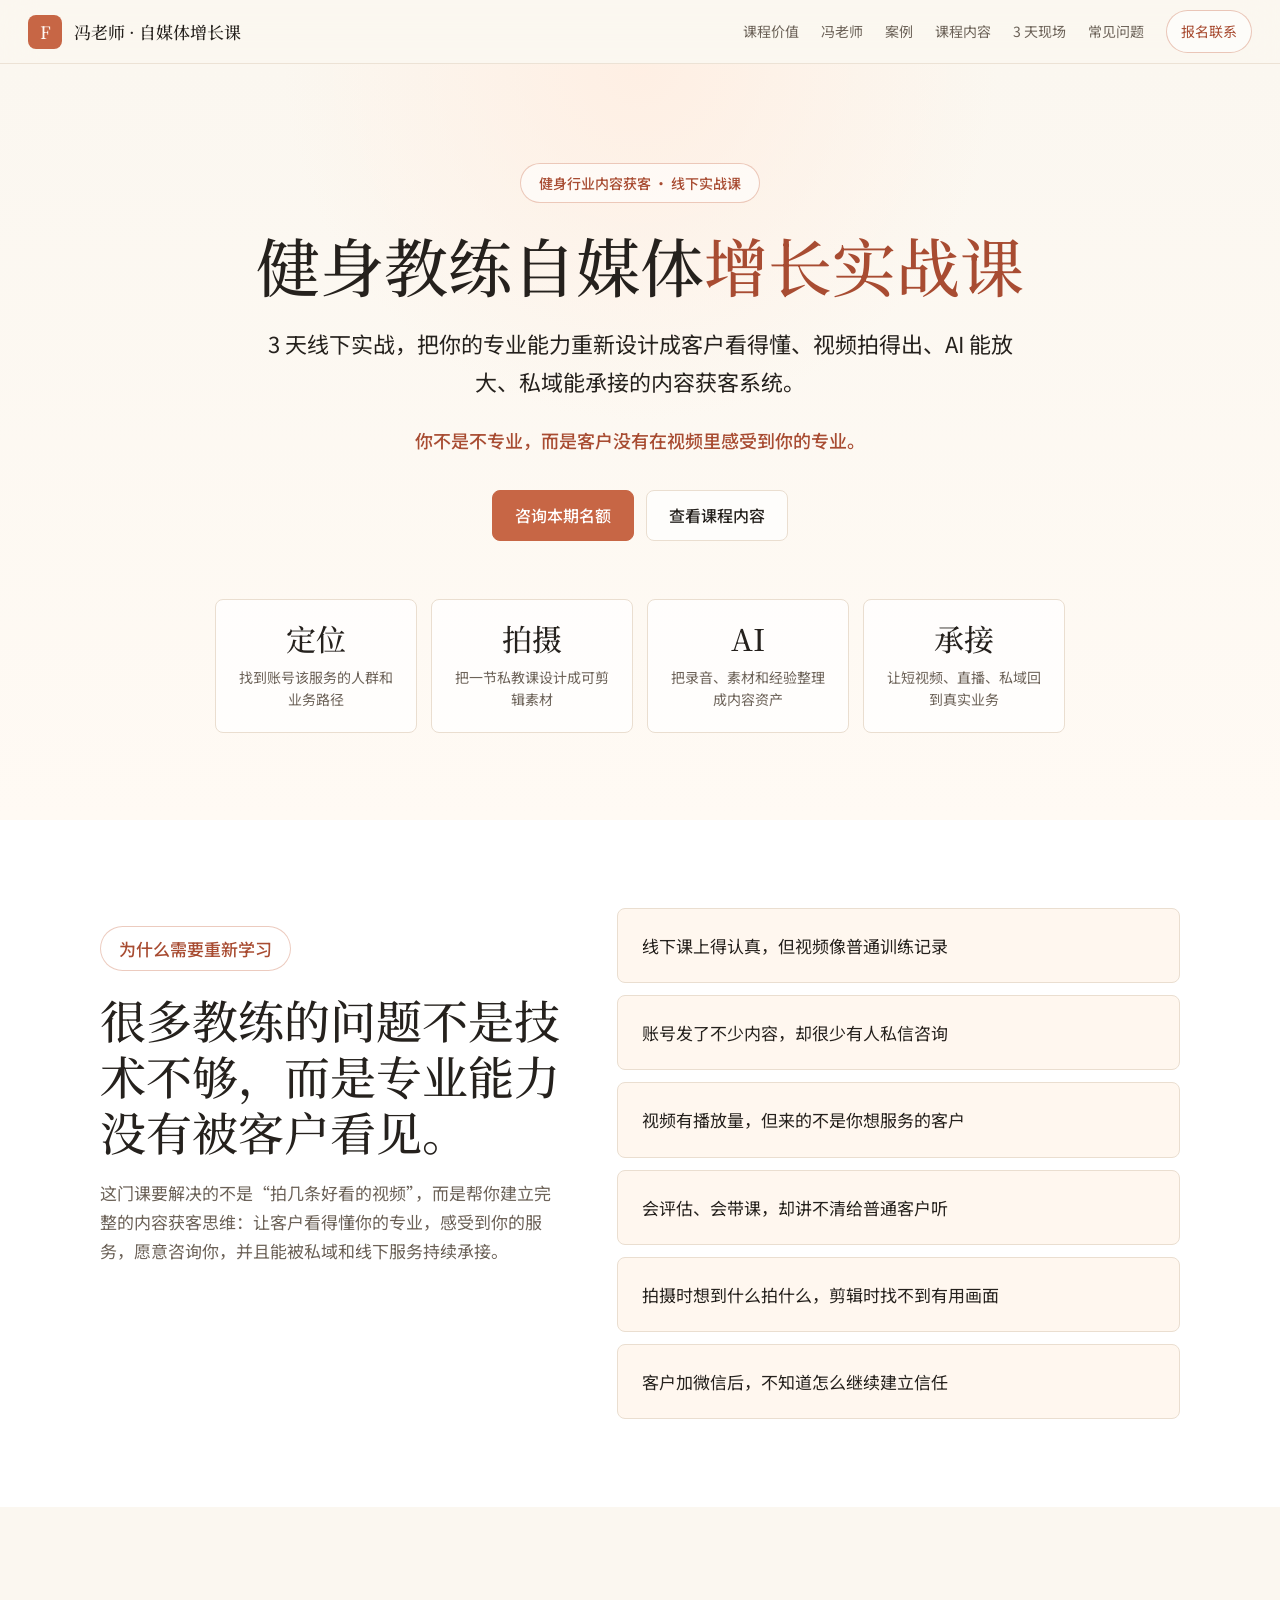
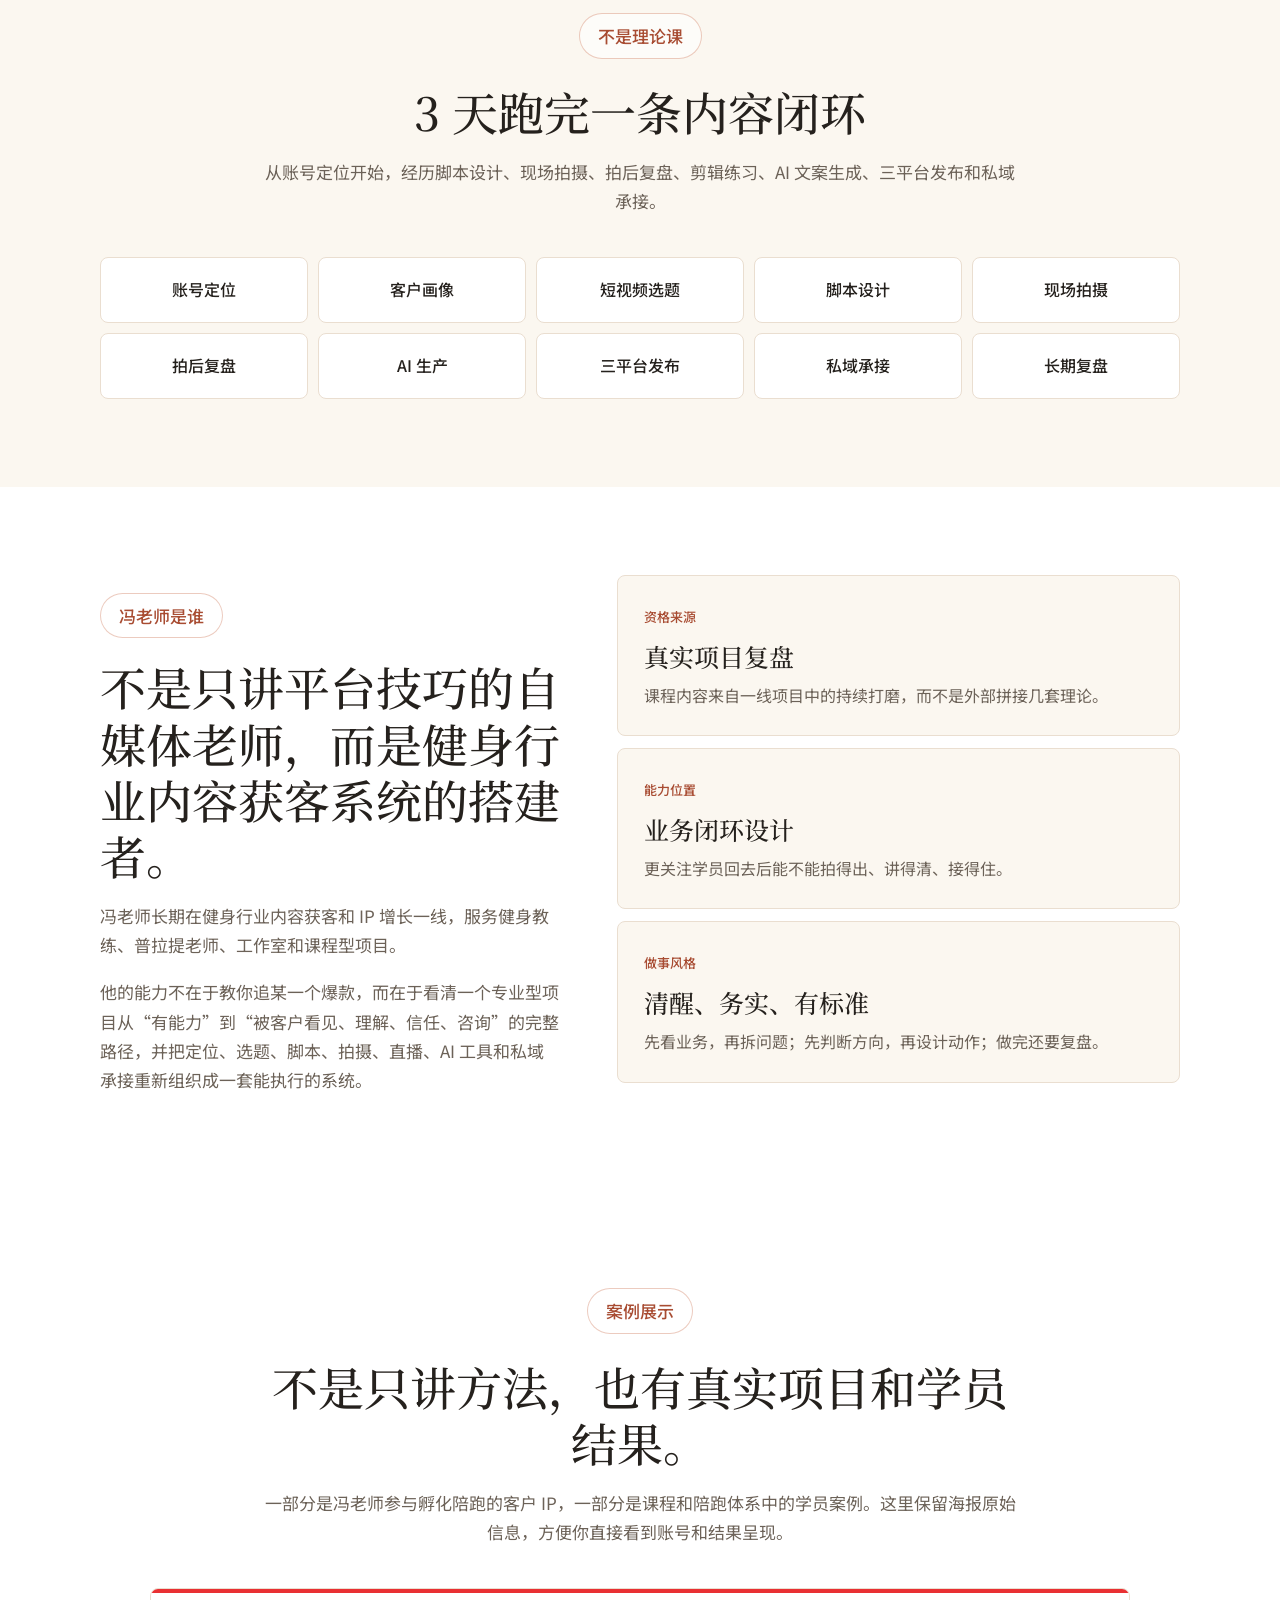
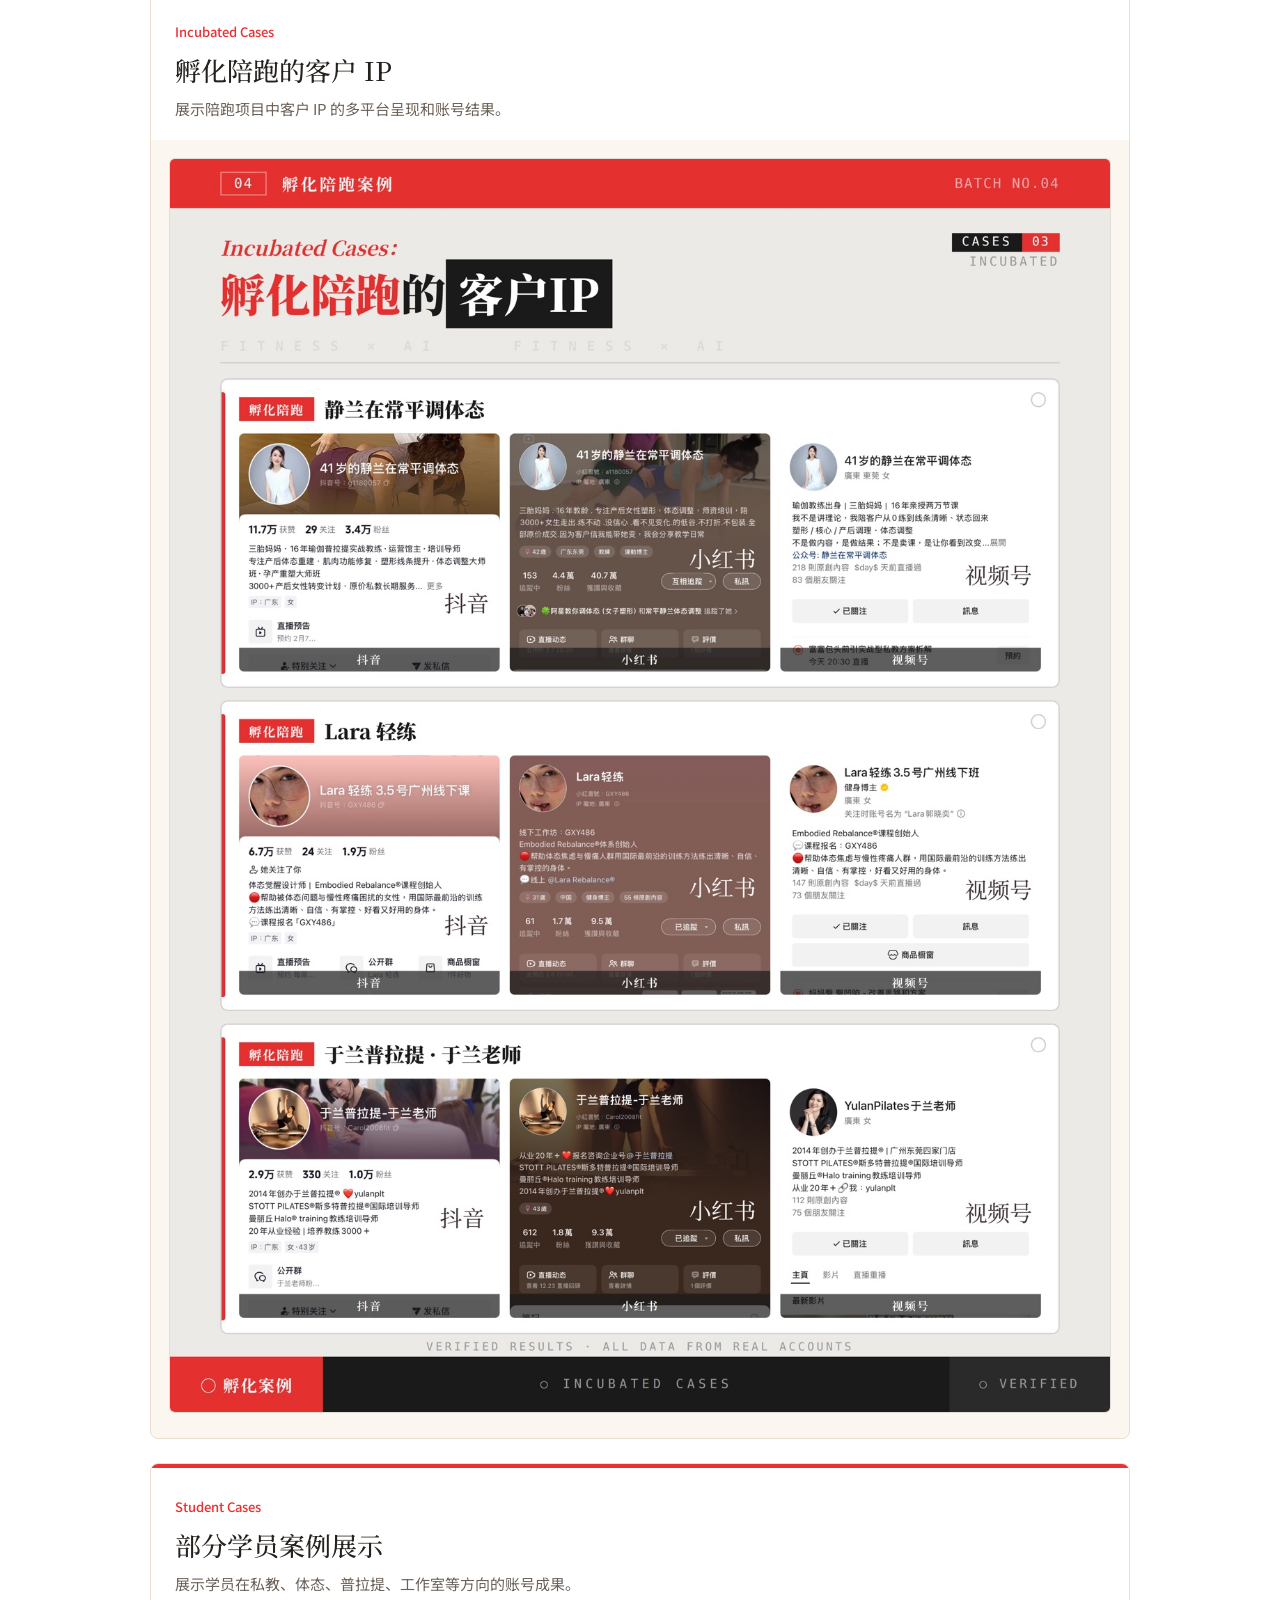
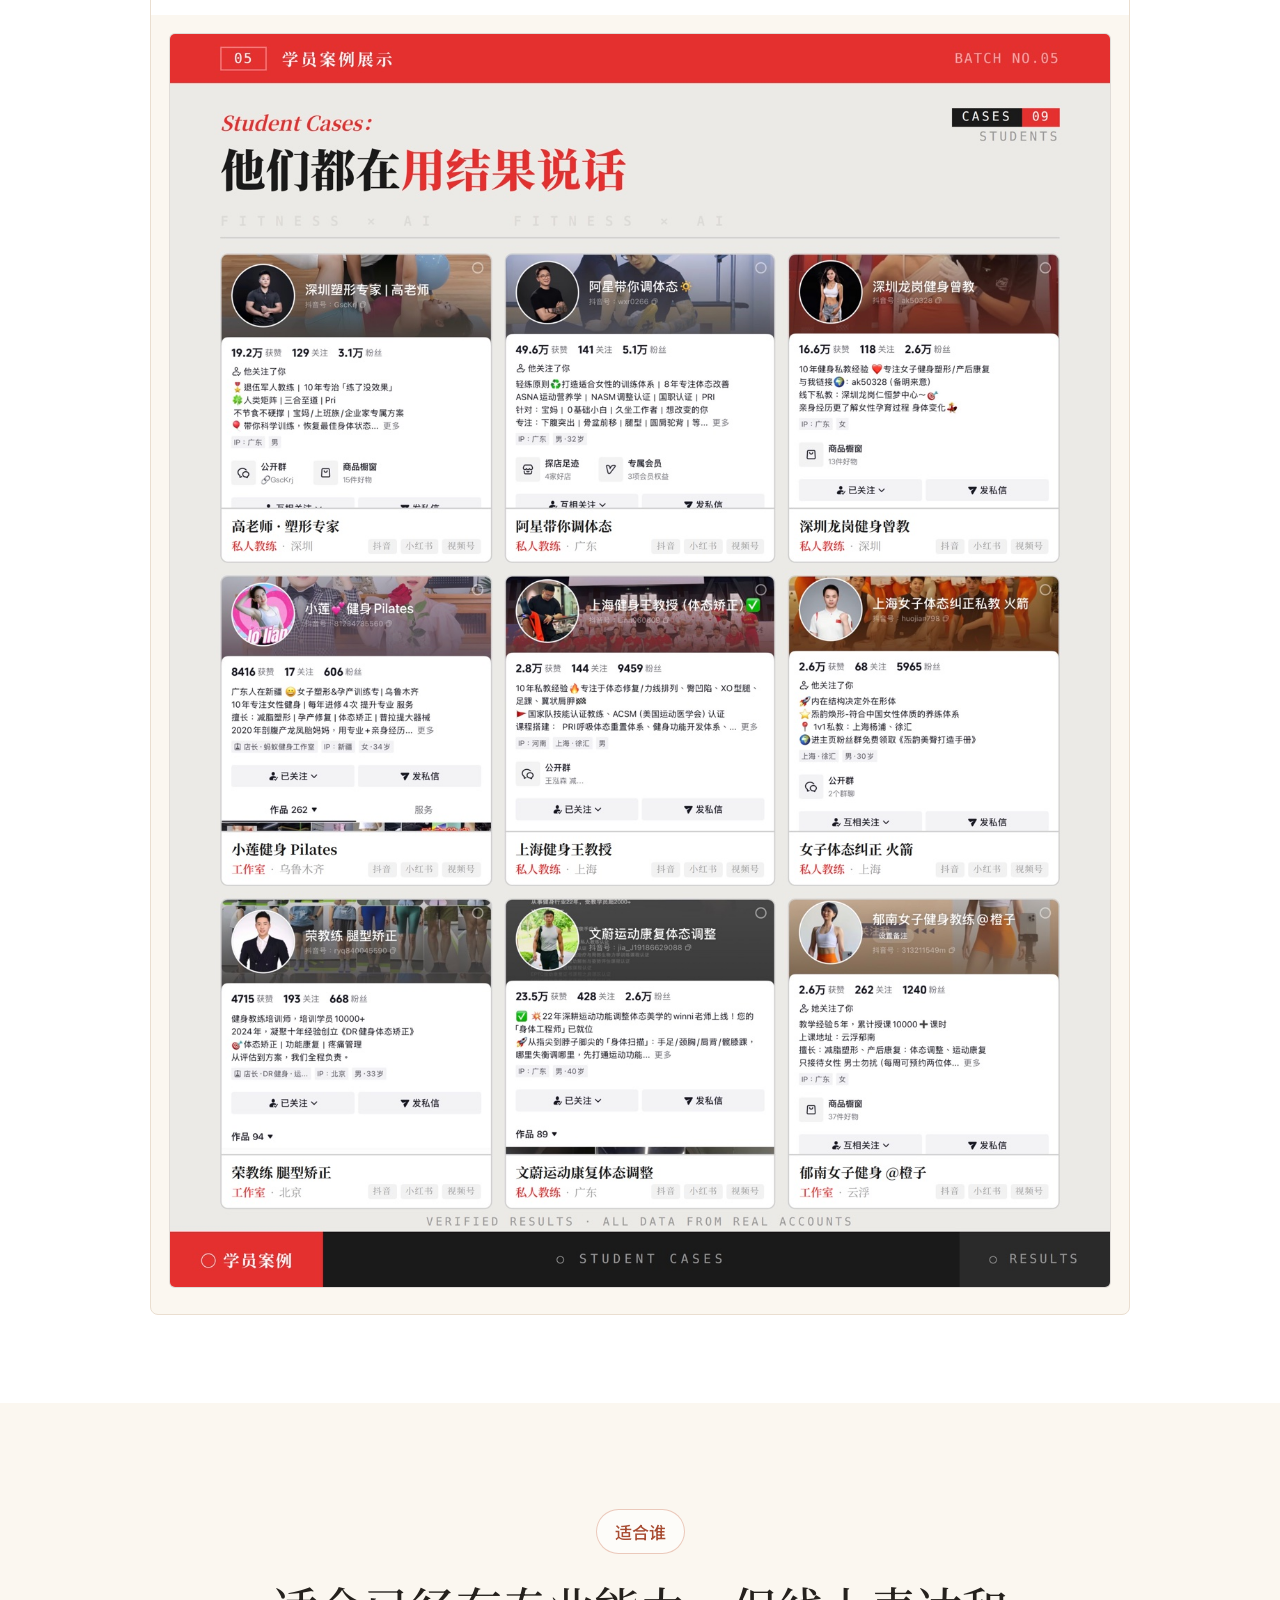
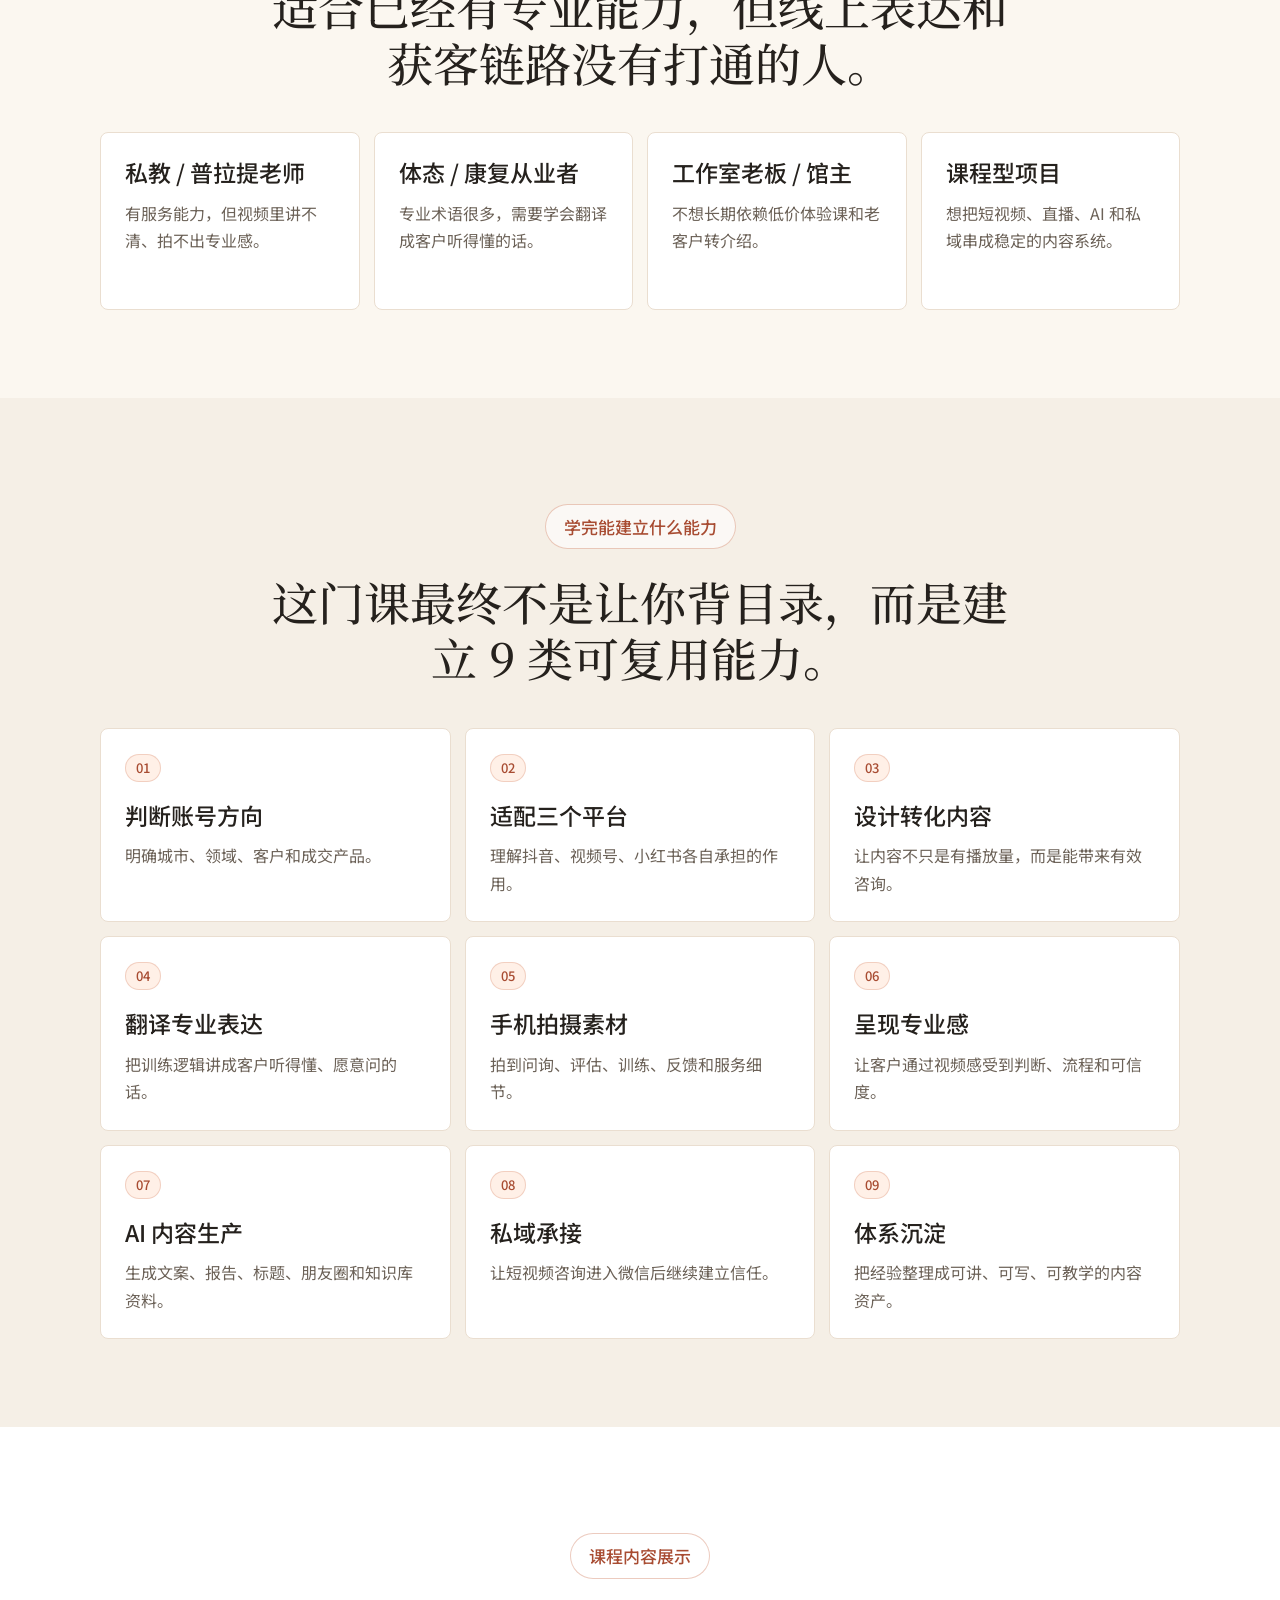
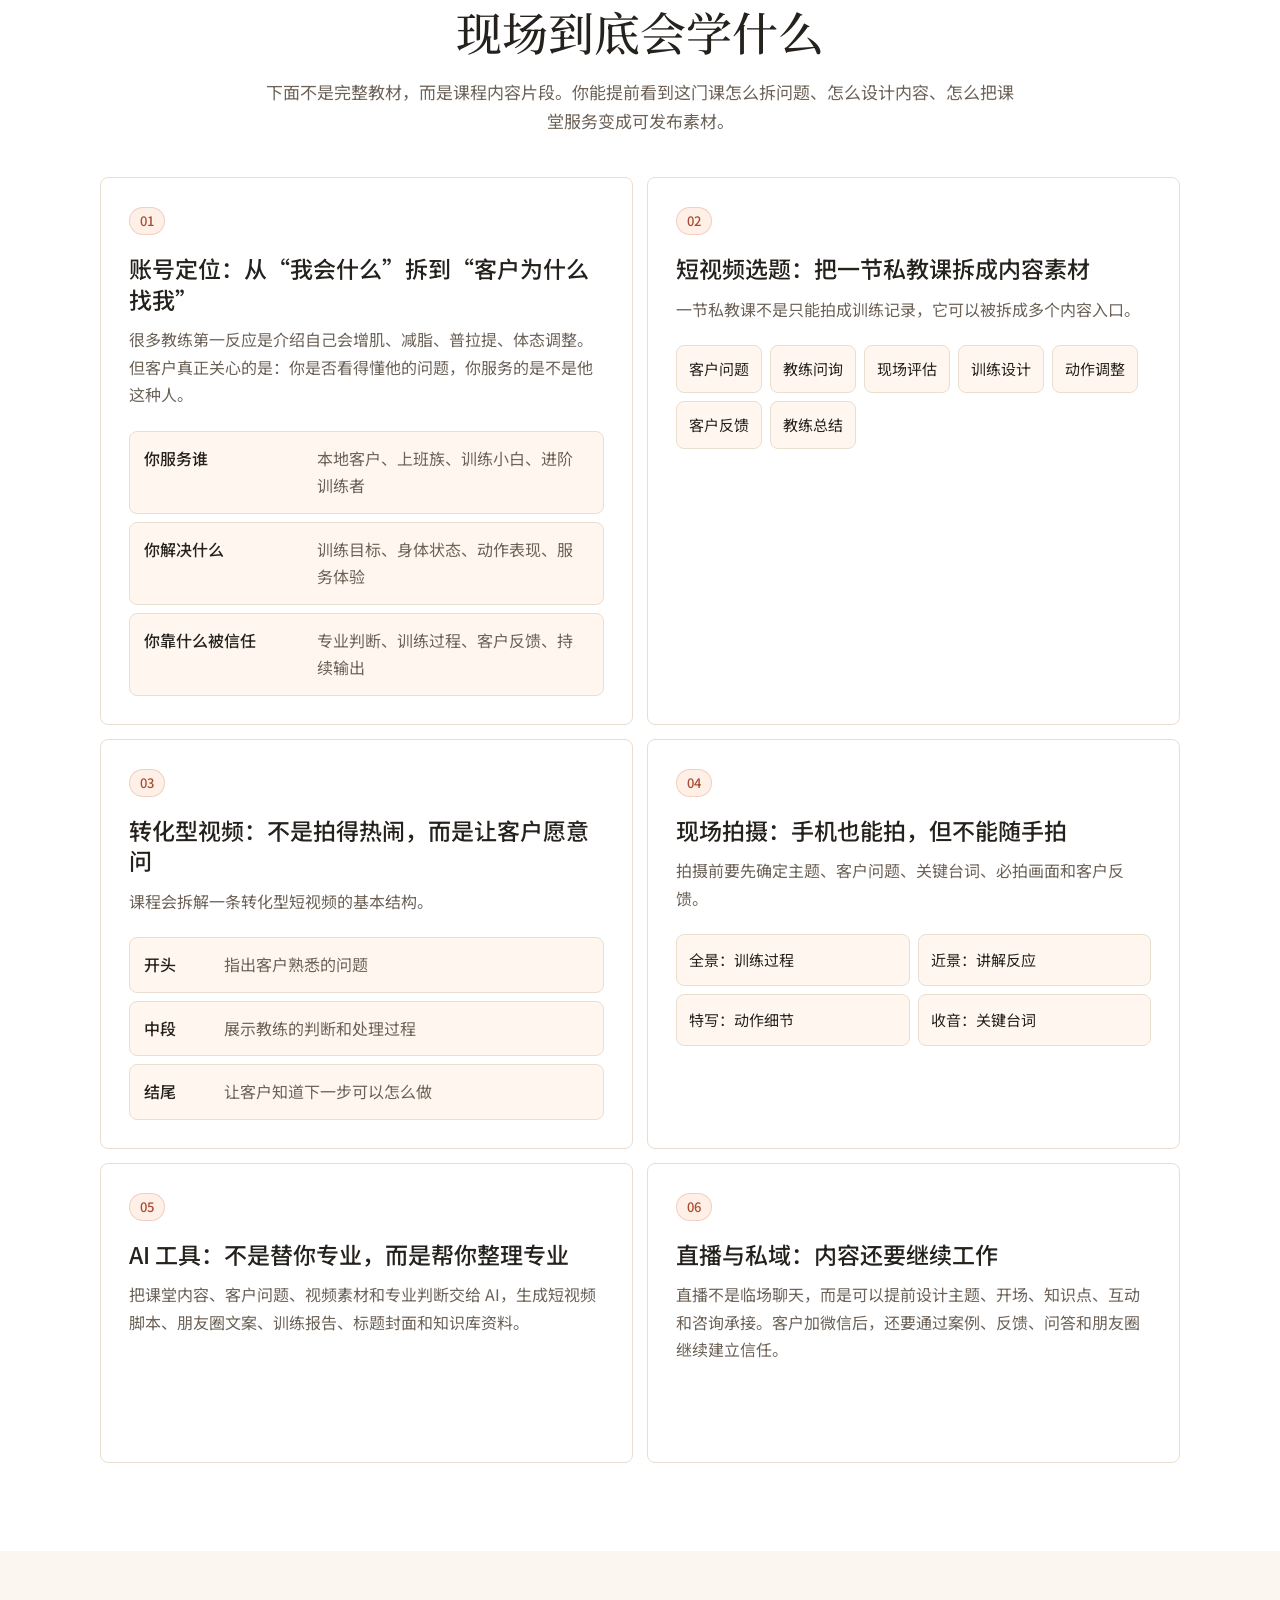
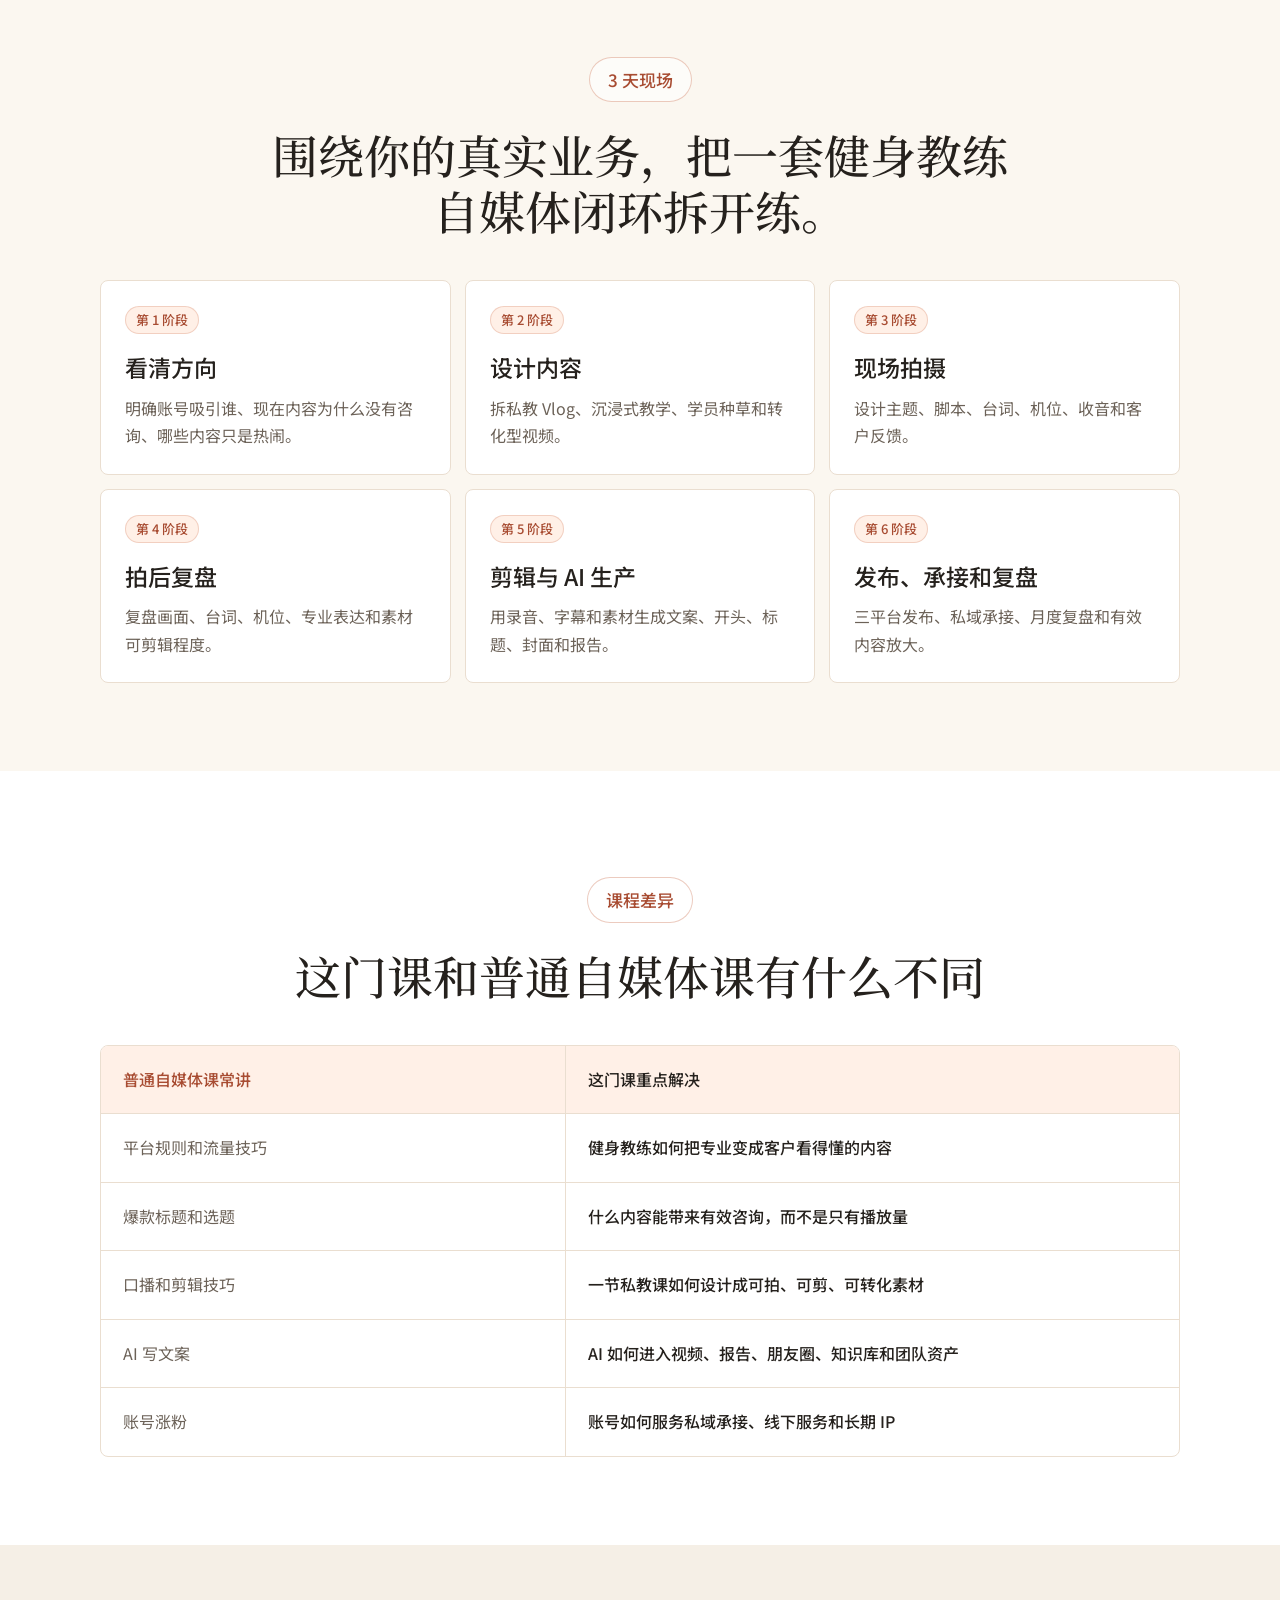
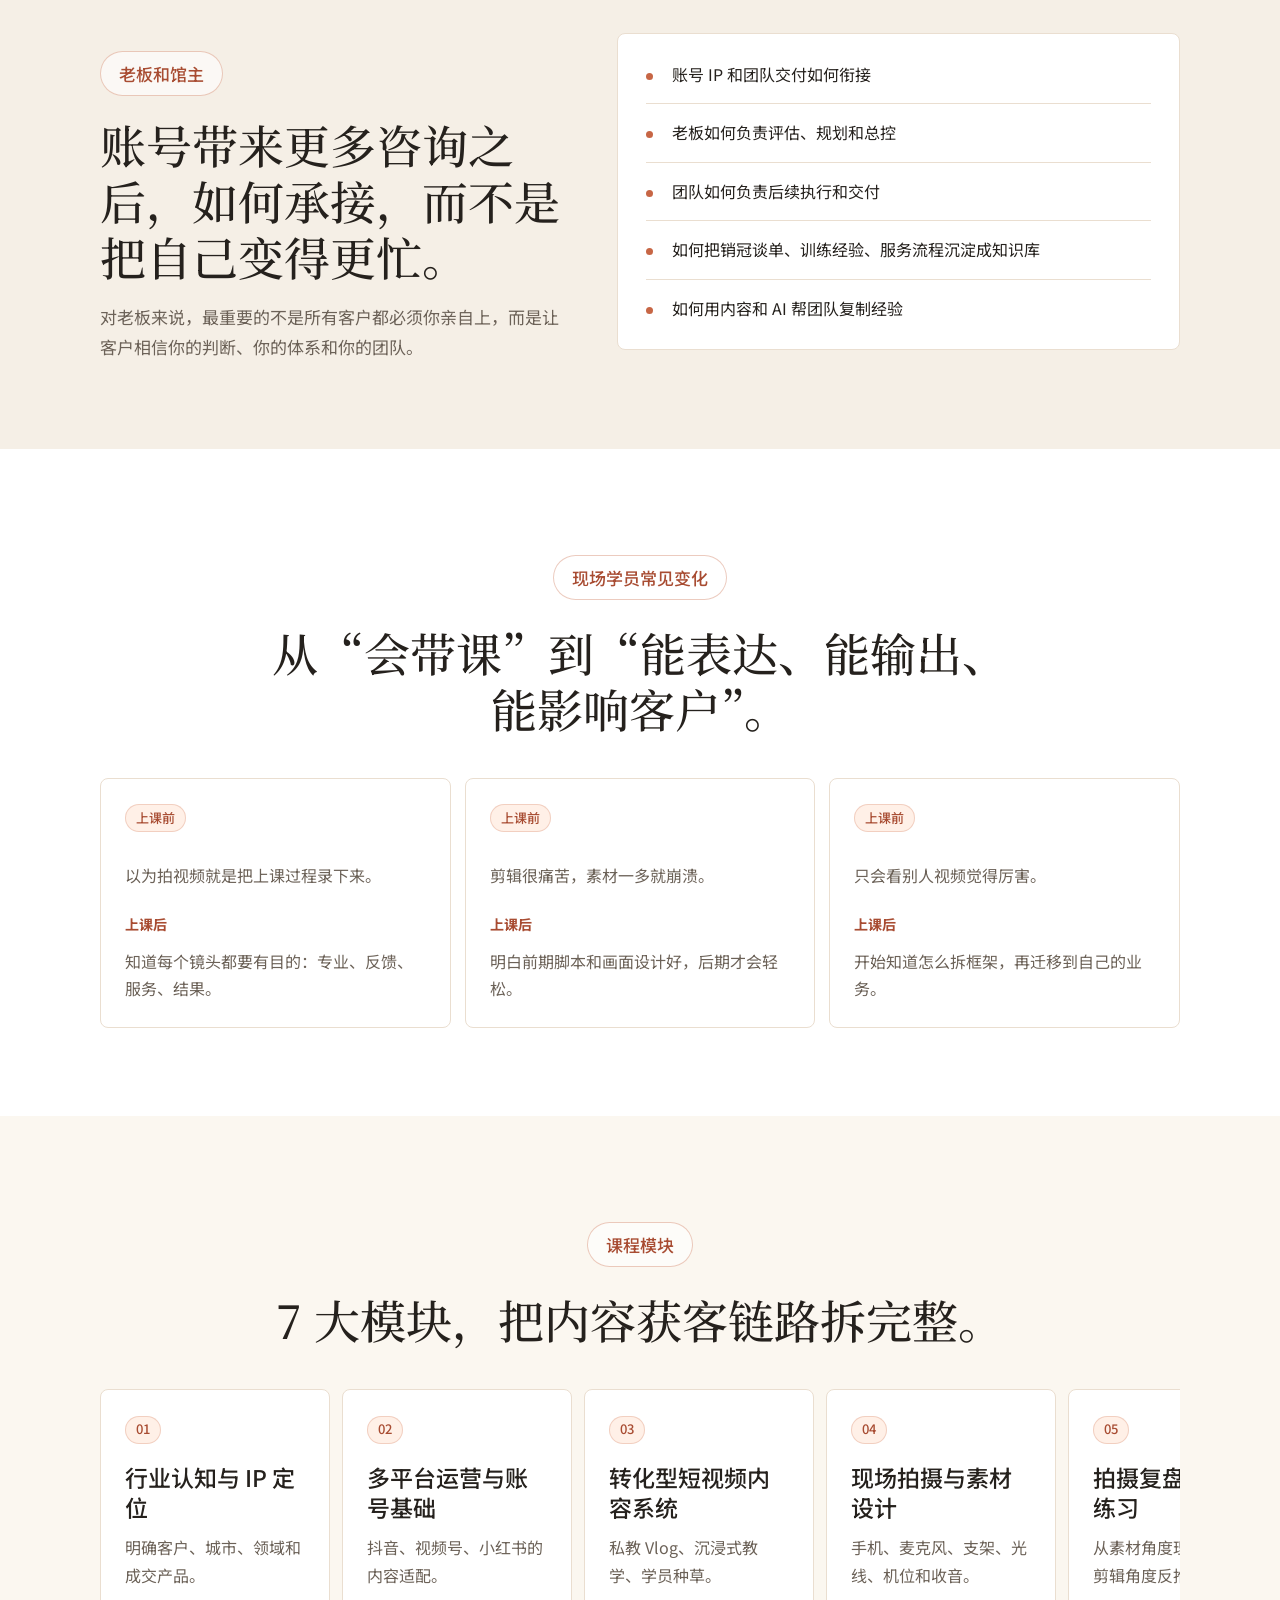
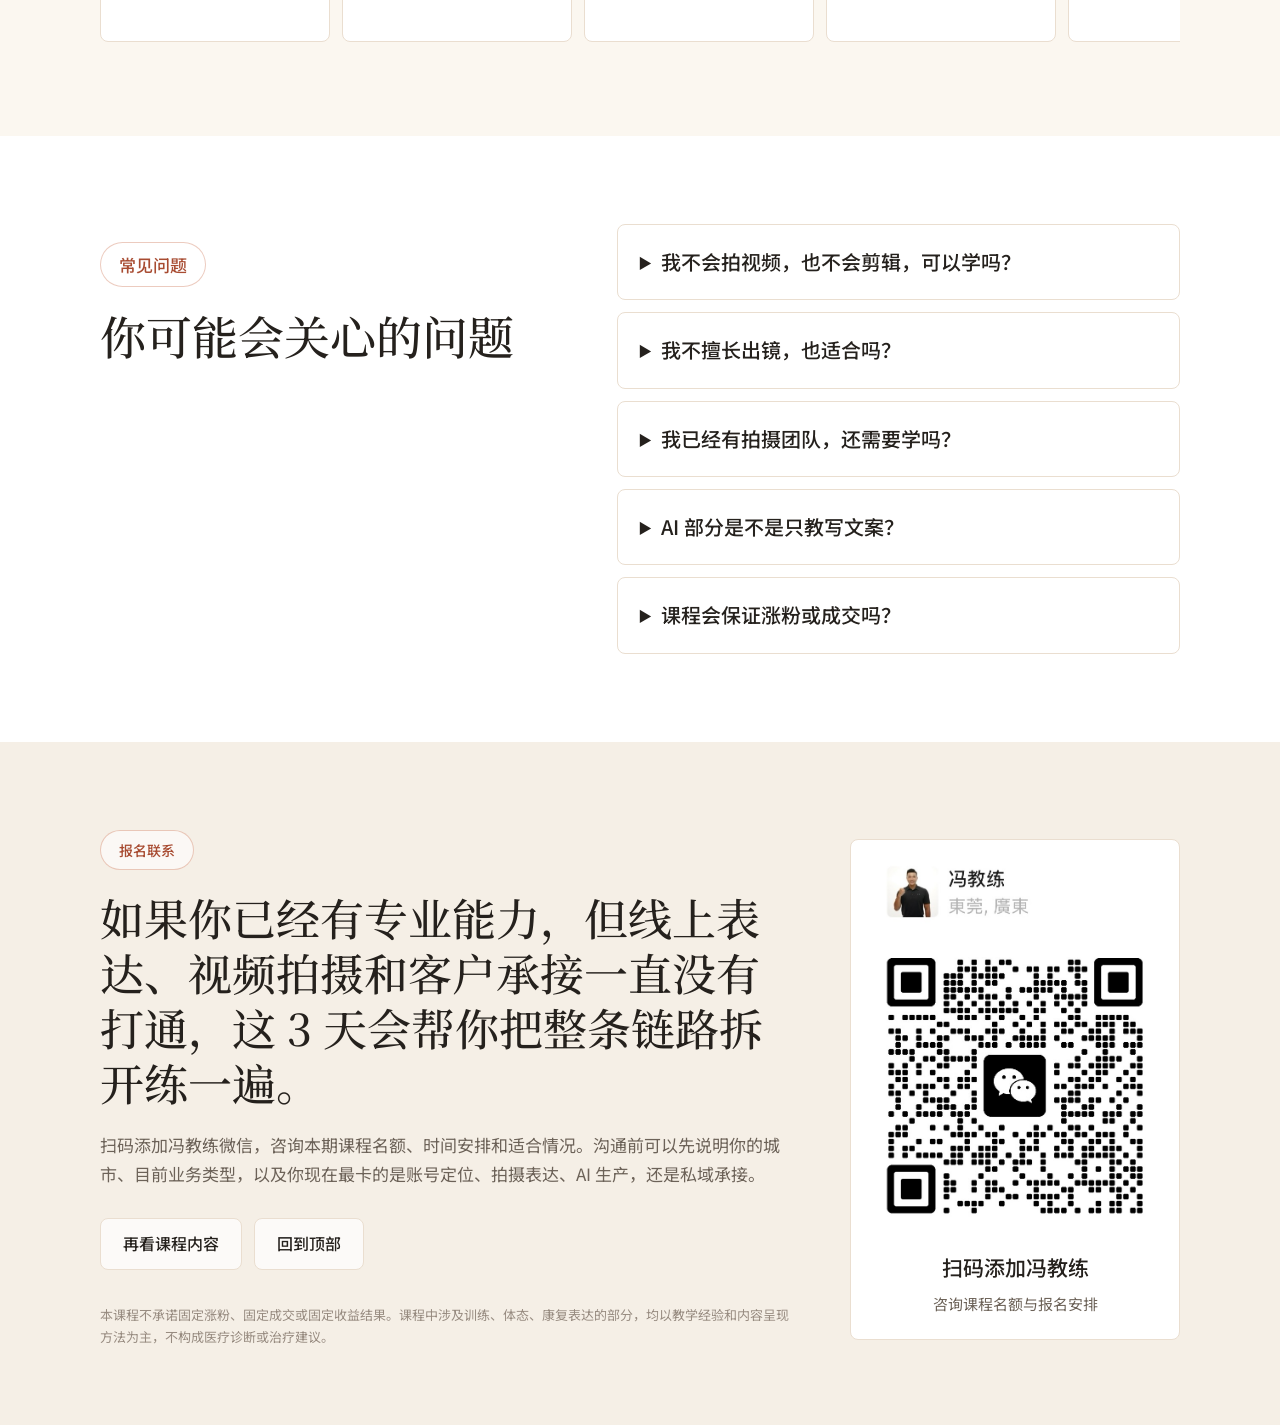
==== fitness-media-course/index.html @ bd816dd2 "Add fitness media course landing page" ====
<!doctype html>
<html lang="zh-CN">
  <head>
    <meta charset="utf-8" />
    <meta name="viewport" content="width=device-width, initial-scale=1" />
    <title>健身教练自媒体增长实战课</title>
    <meta
      name="description"
      content="3 天线下实战，把健身教练的专业能力重新设计成客户看得懂、视频拍得出、AI 能放大、私域能承接的内容获客系统。"
    />
    <link rel="preconnect" href="https://fonts.googleapis.com" />
    <link rel="preconnect" href="https://fonts.gstatic.com" crossorigin />
    <link
      href="https://fonts.googleapis.com/css2?family=Noto+Sans+SC:wght@400;500;600&family=Noto+Serif+SC:wght@400;500;600&display=swap"
      rel="stylesheet"
    />
    <link rel="stylesheet" href="./styles.css" />
  </head>
  <body>
    <header class="site-header">
      <a class="brand" href="#top" aria-label="返回顶部">
        <span class="brand-mark">F</span>
        <span>冯老师 · 自媒体增长课</span>
      </a>
      <nav class="top-nav" aria-label="页面导航">
        <a href="#why">课程价值</a>
        <a href="#teacher">冯老师</a>
        <a href="#cases">案例</a>
        <a href="#inside">课程内容</a>
        <a href="#schedule">3 天现场</a>
        <a href="#faq">常见问题</a>
        <a class="nav-cta" href="#consult">报名联系</a>
      </nav>
    </header>

    <main id="top">
      <section class="hero section-band">
        <div class="container hero-inner">
          <p class="eyebrow">健身行业内容获客 · 线下实战课</p>
          <h1>健身教练自媒体<span>增长实战课</span></h1>
          <p class="hero-lead">
            3 天线下实战，把你的专业能力重新设计成客户看得懂、视频拍得出、AI 能放大、私域能承接的内容获客系统。
          </p>
          <p class="hero-sub">
            你不是不专业，而是客户没有在视频里感受到你的专业。
          </p>
          <div class="hero-actions" aria-label="课程行动">
            <a class="button primary" href="#consult">咨询本期名额</a>
            <a class="button secondary" href="#inside">查看课程内容</a>
          </div>
          <div class="hero-points" aria-label="课程核心学习结果">
            <div>
              <strong>定位</strong>
              <span>找到账号该服务的人群和业务路径</span>
            </div>
            <div>
              <strong>拍摄</strong>
              <span>把一节私教课设计成可剪辑素材</span>
            </div>
            <div>
              <strong>AI</strong>
              <span>把录音、素材和经验整理成内容资产</span>
            </div>
            <div>
              <strong>承接</strong>
              <span>让短视频、直播、私域回到真实业务</span>
            </div>
          </div>
        </div>
      </section>

      <section id="why" class="section-band pain-band">
        <div class="container two-col">
          <div class="section-copy">
            <p class="eyebrow">为什么需要重新学习</p>
            <h2>很多教练的问题不是技术不够，而是专业能力没有被客户看见。</h2>
            <p>
              这门课要解决的不是“拍几条好看的视频”，而是帮你建立完整的内容获客思维：让客户看得懂你的专业，感受到你的服务，愿意咨询你，并且能被私域和线下服务持续承接。
            </p>
          </div>
          <div class="problem-grid">
            <div class="problem-item">线下课上得认真，但视频像普通训练记录</div>
            <div class="problem-item">账号发了不少内容，却很少有人私信咨询</div>
            <div class="problem-item">视频有播放量，但来的不是你想服务的客户</div>
            <div class="problem-item">会评估、会带课，却讲不清给普通客户听</div>
            <div class="problem-item">拍摄时想到什么拍什么，剪辑时找不到有用画面</div>
            <div class="problem-item">客户加微信后，不知道怎么继续建立信任</div>
          </div>
        </div>
      </section>

      <section class="section-band loop-band">
        <div class="container">
          <div class="section-heading">
            <p class="eyebrow">不是理论课</p>
            <h2>3 天跑完一条内容闭环</h2>
            <p>
              从账号定位开始，经历脚本设计、现场拍摄、拍后复盘、剪辑练习、AI 文案生成、三平台发布和私域承接。
            </p>
          </div>
          <div class="loop-track" aria-label="课程闭环">
            <span>账号定位</span>
            <span>客户画像</span>
            <span>短视频选题</span>
            <span>脚本设计</span>
            <span>现场拍摄</span>
            <span>拍后复盘</span>
            <span>AI 生产</span>
            <span>三平台发布</span>
            <span>私域承接</span>
            <span>长期复盘</span>
          </div>
        </div>
      </section>

      <section id="teacher" class="section-band teacher-band">
        <div class="container teacher-layout">
          <div class="teacher-intro">
            <p class="eyebrow">冯老师是谁</p>
            <h2>不是只讲平台技巧的自媒体老师，而是健身行业内容获客系统的搭建者。</h2>
            <p>
              冯老师长期在健身行业内容获客和 IP 增长一线，服务健身教练、普拉提老师、工作室和课程型项目。
            </p>
            <p>
              他的能力不在于教你追某一个爆款，而在于看清一个专业型项目从“有能力”到“被客户看见、理解、信任、咨询”的完整路径，并把定位、选题、脚本、拍摄、直播、AI 工具和私域承接重新组织成一套能执行的系统。
            </p>
          </div>
          <div class="teacher-proof" aria-label="讲师能力说明">
            <div>
              <span class="proof-label">资格来源</span>
              <strong>真实项目复盘</strong>
              <p>课程内容来自一线项目中的持续打磨，而不是外部拼接几套理论。</p>
            </div>
            <div>
              <span class="proof-label">能力位置</span>
              <strong>业务闭环设计</strong>
              <p>更关注学员回去后能不能拍得出、讲得清、接得住。</p>
            </div>
            <div>
              <span class="proof-label">做事风格</span>
              <strong>清醒、务实、有标准</strong>
              <p>先看业务，再拆问题；先判断方向，再设计动作；做完还要复盘。</p>
            </div>
          </div>
        </div>
      </section>

      <section id="cases" class="section-band case-band">
        <div class="container">
          <div class="section-heading">
            <p class="eyebrow">案例展示</p>
            <h2>不是只讲方法，也有真实项目和学员结果。</h2>
            <p>
              一部分是冯老师参与孵化陪跑的客户 IP，一部分是课程和陪跑体系中的学员案例。这里保留海报原始信息，方便你直接看到账号和结果呈现。
            </p>
          </div>
          <div class="case-showcase">
            <article class="poster-card">
              <div class="poster-copy">
                <span>Incubated Cases</span>
                <h3>孵化陪跑的客户 IP</h3>
                <p>展示陪跑项目中客户 IP 的多平台呈现和账号结果。</p>
              </div>
              <figure class="poster-frame">
                <img
                  src="./assets/incubated-cases.jpg"
                  alt="孵化陪跑的客户 IP 案例海报"
                  loading="lazy"
                />
              </figure>
            </article>
            <article class="poster-card">
              <div class="poster-copy">
                <span>Student Cases</span>
                <h3>部分学员案例展示</h3>
                <p>展示学员在私教、体态、普拉提、工作室等方向的账号成果。</p>
              </div>
              <figure class="poster-frame">
                <img
                  src="./assets/student-cases.jpg"
                  alt="部分学员案例展示海报"
                  loading="lazy"
                />
              </figure>
            </article>
          </div>
        </div>
      </section>

      <section class="section-band audience-band">
        <div class="container">
          <div class="section-heading">
            <p class="eyebrow">适合谁</p>
            <h2>适合已经有专业能力，但线上表达和获客链路没有打通的人。</h2>
          </div>
          <div class="audience-grid">
            <article>
              <h3>私教 / 普拉提老师</h3>
              <p>有服务能力，但视频里讲不清、拍不出专业感。</p>
            </article>
            <article>
              <h3>体态 / 康复从业者</h3>
              <p>专业术语很多，需要学会翻译成客户听得懂的话。</p>
            </article>
            <article>
              <h3>工作室老板 / 馆主</h3>
              <p>不想长期依赖低价体验课和老客户转介绍。</p>
            </article>
            <article>
              <h3>课程型项目</h3>
              <p>想把短视频、直播、AI 和私域串成稳定的内容系统。</p>
            </article>
          </div>
        </div>
      </section>

      <section class="section-band outcomes-band">
        <div class="container">
          <div class="section-heading">
            <p class="eyebrow">学完能建立什么能力</p>
            <h2>这门课最终不是让你背目录，而是建立 9 类可复用能力。</h2>
          </div>
          <div class="outcome-grid">
            <article>
              <span>01</span>
              <h3>判断账号方向</h3>
              <p>明确城市、领域、客户和成交产品。</p>
            </article>
            <article>
              <span>02</span>
              <h3>适配三个平台</h3>
              <p>理解抖音、视频号、小红书各自承担的作用。</p>
            </article>
            <article>
              <span>03</span>
              <h3>设计转化内容</h3>
              <p>让内容不只是有播放量，而是能带来有效咨询。</p>
            </article>
            <article>
              <span>04</span>
              <h3>翻译专业表达</h3>
              <p>把训练逻辑讲成客户听得懂、愿意问的话。</p>
            </article>
            <article>
              <span>05</span>
              <h3>手机拍摄素材</h3>
              <p>拍到问询、评估、训练、反馈和服务细节。</p>
            </article>
            <article>
              <span>06</span>
              <h3>呈现专业感</h3>
              <p>让客户通过视频感受到判断、流程和可信度。</p>
            </article>
            <article>
              <span>07</span>
              <h3>AI 内容生产</h3>
              <p>生成文案、报告、标题、朋友圈和知识库资料。</p>
            </article>
            <article>
              <span>08</span>
              <h3>私域承接</h3>
              <p>让短视频咨询进入微信后继续建立信任。</p>
            </article>
            <article>
              <span>09</span>
              <h3>体系沉淀</h3>
              <p>把经验整理成可讲、可写、可教学的内容资产。</p>
            </article>
          </div>
        </div>
      </section>

      <section id="inside" class="section-band inside-band">
        <div class="container">
          <div class="section-heading">
            <p class="eyebrow">课程内容展示</p>
            <h2>现场到底会学什么</h2>
            <p>
              下面不是完整教材，而是课程内容片段。你能提前看到这门课怎么拆问题、怎么设计内容、怎么把课堂服务变成可发布素材。
            </p>
          </div>

          <div class="lesson-grid">
            <article class="lesson-card">
              <div class="lesson-number">01</div>
              <h3>账号定位：从“我会什么”拆到“客户为什么找我”</h3>
              <p>
                很多教练第一反应是介绍自己会增肌、减脂、普拉提、体态调整。但客户真正关心的是：你是否看得懂他的问题，你服务的是不是他这种人。
              </p>
              <div class="mini-table">
                <div><strong>你服务谁</strong><span>本地客户、上班族、训练小白、进阶训练者</span></div>
                <div><strong>你解决什么</strong><span>训练目标、身体状态、动作表现、服务体验</span></div>
                <div><strong>你靠什么被信任</strong><span>专业判断、训练过程、客户反馈、持续输出</span></div>
              </div>
            </article>

            <article class="lesson-card">
              <div class="lesson-number">02</div>
              <h3>短视频选题：把一节私教课拆成内容素材</h3>
              <p>一节私教课不是只能拍成训练记录，它可以被拆成多个内容入口。</p>
              <div class="flow-list">
                <span>客户问题</span>
                <span>教练问询</span>
                <span>现场评估</span>
                <span>训练设计</span>
                <span>动作调整</span>
                <span>客户反馈</span>
                <span>教练总结</span>
              </div>
            </article>

            <article class="lesson-card">
              <div class="lesson-number">03</div>
              <h3>转化型视频：不是拍得热闹，而是让客户愿意问</h3>
              <p>课程会拆解一条转化型短视频的基本结构。</p>
              <div class="structure-box">
                <div><b>开头</b><span>指出客户熟悉的问题</span></div>
                <div><b>中段</b><span>展示教练的判断和处理过程</span></div>
                <div><b>结尾</b><span>让客户知道下一步可以怎么做</span></div>
              </div>
            </article>

            <article class="lesson-card">
              <div class="lesson-number">04</div>
              <h3>现场拍摄：手机也能拍，但不能随手拍</h3>
              <p>拍摄前要先确定主题、客户问题、关键台词、必拍画面和客户反馈。</p>
              <div class="shot-grid">
                <span>全景：训练过程</span>
                <span>近景：讲解反应</span>
                <span>特写：动作细节</span>
                <span>收音：关键台词</span>
              </div>
            </article>

            <article class="lesson-card">
              <div class="lesson-number">05</div>
              <h3>AI 工具：不是替你专业，而是帮你整理专业</h3>
              <p>
                把课堂内容、客户问题、视频素材和专业判断交给 AI，生成短视频脚本、朋友圈文案、训练报告、标题封面和知识库资料。
              </p>
            </article>

            <article class="lesson-card">
              <div class="lesson-number">06</div>
              <h3>直播与私域：内容还要继续工作</h3>
              <p>
                直播不是临场聊天，而是可以提前设计主题、开场、知识点、互动和咨询承接。客户加微信后，还要通过案例、反馈、问答和朋友圈继续建立信任。
              </p>
            </article>
          </div>
        </div>
      </section>

      <section id="schedule" class="section-band schedule-band">
        <div class="container">
          <div class="section-heading">
            <p class="eyebrow">3 天现场</p>
            <h2>围绕你的真实业务，把一套健身教练自媒体闭环拆开练。</h2>
          </div>
          <div class="schedule-list">
            <article>
              <span>第 1 阶段</span>
              <h3>看清方向</h3>
              <p>明确账号吸引谁、现在内容为什么没有咨询、哪些内容只是热闹。</p>
            </article>
            <article>
              <span>第 2 阶段</span>
              <h3>设计内容</h3>
              <p>拆私教 Vlog、沉浸式教学、学员种草和转化型视频。</p>
            </article>
            <article>
              <span>第 3 阶段</span>
              <h3>现场拍摄</h3>
              <p>设计主题、脚本、台词、机位、收音和客户反馈。</p>
            </article>
            <article>
              <span>第 4 阶段</span>
              <h3>拍后复盘</h3>
              <p>复盘画面、台词、机位、专业表达和素材可剪辑程度。</p>
            </article>
            <article>
              <span>第 5 阶段</span>
              <h3>剪辑与 AI 生产</h3>
              <p>用录音、字幕和素材生成文案、开头、标题、封面和报告。</p>
            </article>
            <article>
              <span>第 6 阶段</span>
              <h3>发布、承接和复盘</h3>
              <p>三平台发布、私域承接、月度复盘和有效内容放大。</p>
            </article>
          </div>
        </div>
      </section>

      <section class="section-band compare-band">
        <div class="container">
          <div class="section-heading">
            <p class="eyebrow">课程差异</p>
            <h2>这门课和普通自媒体课有什么不同</h2>
          </div>
          <div class="compare-table" role="table" aria-label="课程差异对比">
            <div class="row header" role="row">
              <div role="columnheader">普通自媒体课常讲</div>
              <div role="columnheader">这门课重点解决</div>
            </div>
            <div class="row" role="row">
              <div role="cell">平台规则和流量技巧</div>
              <div role="cell">健身教练如何把专业变成客户看得懂的内容</div>
            </div>
            <div class="row" role="row">
              <div role="cell">爆款标题和选题</div>
              <div role="cell">什么内容能带来有效咨询，而不是只有播放量</div>
            </div>
            <div class="row" role="row">
              <div role="cell">口播和剪辑技巧</div>
              <div role="cell">一节私教课如何设计成可拍、可剪、可转化素材</div>
            </div>
            <div class="row" role="row">
              <div role="cell">AI 写文案</div>
              <div role="cell">AI 如何进入视频、报告、朋友圈、知识库和团队资产</div>
            </div>
            <div class="row" role="row">
              <div role="cell">账号涨粉</div>
              <div role="cell">账号如何服务私域承接、线下服务和长期 IP</div>
            </div>
          </div>
        </div>
      </section>

      <section class="section-band owner-band">
        <div class="container two-col">
          <div class="section-copy">
            <p class="eyebrow">老板和馆主</p>
            <h2>账号带来更多咨询之后，如何承接，而不是把自己变得更忙。</h2>
            <p>
              对老板来说，最重要的不是所有客户都必须你亲自上，而是让客户相信你的判断、你的体系和你的团队。
            </p>
          </div>
          <ul class="owner-list">
            <li>账号 IP 和团队交付如何衔接</li>
            <li>老板如何负责评估、规划和总控</li>
            <li>团队如何负责后续执行和交付</li>
            <li>如何把销冠谈单、训练经验、服务流程沉淀成知识库</li>
            <li>如何用内容和 AI 帮团队复制经验</li>
          </ul>
        </div>
      </section>

      <section class="section-band change-band">
        <div class="container">
          <div class="section-heading">
            <p class="eyebrow">现场学员常见变化</p>
            <h2>从“会带课”到“能表达、能输出、能影响客户”。</h2>
          </div>
          <div class="change-grid">
            <article>
              <span>上课前</span>
              <p>以为拍视频就是把上课过程录下来。</p>
              <strong>上课后</strong>
              <p>知道每个镜头都要有目的：专业、反馈、服务、结果。</p>
            </article>
            <article>
              <span>上课前</span>
              <p>剪辑很痛苦，素材一多就崩溃。</p>
              <strong>上课后</strong>
              <p>明白前期脚本和画面设计好，后期才会轻松。</p>
            </article>
            <article>
              <span>上课前</span>
              <p>只会看别人视频觉得厉害。</p>
              <strong>上课后</strong>
              <p>开始知道怎么拆框架，再迁移到自己的业务。</p>
            </article>
          </div>
        </div>
      </section>

      <section class="section-band modules-band">
        <div class="container">
          <div class="section-heading">
            <p class="eyebrow">课程模块</p>
            <h2>7 大模块，把内容获客链路拆完整。</h2>
          </div>
          <div class="module-list">
            <article><span>01</span><h3>行业认知与 IP 定位</h3><p>明确客户、城市、领域和成交产品。</p></article>
            <article><span>02</span><h3>多平台运营与账号基础</h3><p>抖音、视频号、小红书的内容适配。</p></article>
            <article><span>03</span><h3>转化型短视频内容系统</h3><p>私教 Vlog、沉浸式教学、学员种草。</p></article>
            <article><span>04</span><h3>现场拍摄与素材设计</h3><p>手机、麦克风、支架、光线、机位和收音。</p></article>
            <article><span>05</span><h3>拍摄复盘与剪辑练习</h3><p>从素材角度理解拍摄，从剪辑角度反推脚本。</p></article>
            <article><span>06</span><h3>AI 私教应用与智能体搭建</h3><p>文案、报告、标题、封面、知识库和团队资产。</p></article>
            <article><span>07</span><h3>直播、私域与长期 IP</h3><p>直播框架、私域承接、高质量客户筛选和长期复盘。</p></article>
          </div>
        </div>
      </section>

      <section id="faq" class="section-band faq-band">
        <div class="container faq-layout">
          <div class="section-copy">
            <p class="eyebrow">常见问题</p>
            <h2>你可能会关心的问题</h2>
          </div>
          <div class="faq-list">
            <details>
              <summary>我不会拍视频，也不会剪辑，可以学吗？</summary>
              <p>可以。课程会从账号定位、脚本设计、手机拍摄、麦克风使用、机位选择、拍后复盘和基础剪辑流程开始讲，但你需要愿意照着流程练。</p>
            </details>
            <details>
              <summary>我不擅长出镜，也适合吗？</summary>
              <p>适合。课程不是要求你变成娱乐博主，而是让你学会在真实服务流程里呈现专业、判断、反馈和服务细节。</p>
            </details>
            <details>
              <summary>我已经有拍摄团队，还需要学吗？</summary>
              <p>需要。拍摄团队能帮你拍清楚，但不一定懂你的业务、客户和成交逻辑。你需要知道拍什么、为什么拍，以及哪些画面服务转化。</p>
            </details>
            <details>
              <summary>AI 部分是不是只教写文案？</summary>
              <p>不是。AI 会用于短视频文案、爆款开头、标题封面、私教报告、朋友圈内容、直播话术、知识库和团队经验沉淀。</p>
            </details>
            <details>
              <summary>课程会保证涨粉或成交吗？</summary>
              <p>不会做固定结果承诺。账号结果与个人基础、执行频率、专业能力、服务承接、城市市场和持续复盘都有关。</p>
            </details>
          </div>
        </div>
      </section>

      <section id="consult" class="section-band cta-band">
        <div class="container contact-layout">
          <div class="contact-copy">
            <p class="eyebrow">报名联系</p>
            <h2>如果你已经有专业能力，但线上表达、视频拍摄和客户承接一直没有打通，这 3 天会帮你把整条链路拆开练一遍。</h2>
            <p>
              扫码添加冯教练微信，咨询本期课程名额、时间安排和适合情况。沟通前可以先说明你的城市、目前业务类型，以及你现在最卡的是账号定位、拍摄表达、AI 生产，还是私域承接。
            </p>
            <div class="contact-actions">
              <a class="button secondary" href="#inside">再看课程内容</a>
              <a class="button secondary" href="#top">回到顶部</a>
            </div>
            <p class="note">
              本课程不承诺固定涨粉、固定成交或固定收益结果。课程中涉及训练、体态、康复表达的部分，均以教学经验和内容呈现方法为主，不构成医疗诊断或治疗建议。
            </p>
          </div>
          <div class="qr-card">
            <img src="./assets/contact-qr.jpg" alt="冯教练微信二维码" />
            <h3>扫码添加冯教练</h3>
            <p>咨询课程名额与报名安排</p>
          </div>
        </div>
      </section>
    </main>
  </body>
</html>
---- fitness-media-course/styles.css ----
:root {
  --bg: #fbf7f0;
  --white: #ffffff;
  --soft: #f5efe6;
  --soft-2: #fff7ef;
  --ink: #25211d;
  --muted: #6c6258;
  --light: #978b80;
  --line: #eaded0;
  --accent: #c76645;
  --accent-dark: #a84c32;
  --accent-soft: #fff0e7;
  --max: 1080px;
  --display: "Noto Serif SC", "Source Han Serif SC", "Songti SC", "STSong",
    serif;
  --sans: "Noto Sans SC", "PingFang SC", "Hiragino Sans GB",
    "Microsoft YaHei", -apple-system, BlinkMacSystemFont, sans-serif;
}

* {
  box-sizing: border-box;
}

html {
  scroll-behavior: smooth;
}

[id] {
  scroll-margin-top: 84px;
}

body {
  margin: 0;
  color: var(--ink);
  background: var(--bg);
  font-family: var(--sans);
  line-height: 1.72;
  letter-spacing: 0;
  text-rendering: optimizeLegibility;
  -webkit-font-smoothing: antialiased;
  font-synthesis-weight: none;
}

a {
  color: inherit;
  text-decoration: none;
}

p,
h1,
h2,
h3 {
  margin: 0;
}

p {
  color: var(--muted);
}

.container {
  width: min(var(--max), calc(100% - 48px));
  margin: 0 auto;
}

.site-header {
  position: sticky;
  top: 0;
  z-index: 10;
  display: flex;
  align-items: center;
  justify-content: space-between;
  gap: 28px;
  min-height: 64px;
  padding: 0 28px;
  border-bottom: 1px solid rgba(234, 222, 208, 0.84);
  background: rgba(251, 247, 240, 0.88);
  backdrop-filter: blur(18px);
}

.brand {
  display: inline-flex;
  align-items: center;
  gap: 12px;
  color: var(--ink);
  font-family: var(--display);
  font-size: 17px;
  font-weight: 500;
}

.brand-mark {
  display: grid;
  place-items: center;
  width: 34px;
  height: 34px;
  border-radius: 8px;
  color: #fffaf5;
  background: var(--accent);
  font-family: var(--display);
  font-size: 17px;
}

.top-nav {
  display: flex;
  align-items: center;
  justify-content: flex-end;
  gap: 22px;
  margin-left: auto;
  color: var(--muted);
  font-size: 14px;
  white-space: nowrap;
}

.top-nav a {
  padding: 8px 0;
  border-bottom: 1px solid transparent;
}

.top-nav a:hover {
  color: var(--accent-dark);
  border-bottom-color: rgba(199, 102, 69, 0.46);
}

.top-nav .nav-cta {
  padding: 8px 14px;
  border: 1px solid rgba(199, 102, 69, 0.36);
  border-radius: 999px;
  color: var(--accent-dark);
  background: rgba(255, 255, 255, 0.58);
}

.top-nav .nav-cta:hover {
  border-color: var(--accent);
  background: var(--accent-soft);
}

.section-band {
  padding: 88px 0;
}

.hero {
  min-height: 84vh;
  display: flex;
  align-items: center;
  padding: 96px 0 84px;
  background:
    radial-gradient(circle at top center, rgba(255, 238, 226, 0.9), transparent 36%),
    linear-gradient(180deg, #fbf7f0 0%, #fffaf4 100%);
  text-align: center;
}

.hero-inner {
  max-width: 920px;
}

.eyebrow {
  display: inline-flex;
  align-items: center;
  justify-content: center;
  min-height: 36px;
  margin-bottom: 24px;
  padding: 7px 18px;
  border: 1px solid rgba(199, 102, 69, 0.34);
  border-radius: 999px;
  color: var(--accent-dark);
  background: rgba(255, 255, 255, 0.58);
  font-size: 14px;
  font-weight: 500;
}

.hero h1,
.section-copy h2,
.section-heading h2,
.teacher-intro h2,
.contact-copy h2 {
  font-family: var(--display);
  font-weight: 500;
  letter-spacing: 0;
}

.hero h1 {
  font-size: clamp(40px, 6vw, 64px);
  line-height: 1.16;
}

.hero h1 span {
  color: var(--accent-dark);
  font-weight: 500;
}

.hero-lead {
  max-width: 760px;
  margin: 24px auto 0;
  color: var(--ink);
  font-size: 22px;
  line-height: 1.72;
}

.hero-sub {
  margin-top: 24px;
  color: var(--accent-dark);
  font-size: 18px;
  font-weight: 500;
}

.hero-actions {
  display: flex;
  justify-content: center;
  flex-wrap: wrap;
  gap: 12px;
  margin-top: 34px;
}

.button {
  display: inline-flex;
  align-items: center;
  justify-content: center;
  min-height: 46px;
  padding: 11px 22px;
  border-radius: 8px;
  font-size: 16px;
  font-weight: 500;
}

.button.primary {
  border: 1px solid var(--accent);
  color: #fff;
  background: var(--accent);
}

.button.secondary {
  border: 1px solid var(--line);
  color: var(--ink);
  background: rgba(255, 255, 255, 0.72);
}

.hero-points {
  display: grid;
  grid-template-columns: repeat(4, minmax(0, 1fr));
  gap: 14px;
  max-width: 850px;
  margin: 58px auto 0;
}

.hero-points div {
  min-height: 116px;
  padding: 22px 18px;
  border: 1px solid var(--line);
  border-radius: 8px;
  background: rgba(255, 255, 255, 0.78);
}

.hero-points strong {
  display: block;
  font-family: var(--display);
  font-size: 30px;
  font-weight: 500;
  line-height: 1.1;
}

.hero-points span {
  display: block;
  margin-top: 12px;
  color: var(--muted);
  font-size: 14px;
  line-height: 1.55;
}

.section-heading {
  max-width: 760px;
  margin: 0 auto 42px;
  text-align: center;
}

.section-copy h2,
.section-heading h2,
.teacher-intro h2,
.contact-copy h2 {
  font-size: clamp(30px, 4vw, 46px);
  line-height: 1.22;
}

.section-copy p,
.section-heading p,
.teacher-intro p {
  margin-top: 18px;
  font-size: 17px;
}

.pain-band,
.teacher-band,
.case-band,
.inside-band,
.compare-band,
.change-band,
.faq-band {
  background: var(--white);
}

.loop-band,
.audience-band,
.schedule-band,
.modules-band {
  background: var(--bg);
}

.outcomes-band,
.owner-band,
.cta-band {
  background: var(--soft);
}

.two-col,
.teacher-layout,
.faq-layout {
  display: grid;
  grid-template-columns: 0.9fr 1.1fr;
  gap: 56px;
  align-items: start;
}

.two-col .section-copy,
.teacher-intro,
.faq-layout .section-copy {
  position: sticky;
  top: 104px;
}

.two-col .eyebrow,
.teacher-intro .eyebrow,
.faq-layout .eyebrow,
.contact-copy .eyebrow {
  margin-bottom: 20px;
}

.problem-grid {
  display: grid;
  gap: 12px;
}

.problem-item {
  padding: 22px 24px;
  border: 1px solid var(--line);
  border-radius: 8px;
  background: var(--soft-2);
  color: var(--ink);
  font-size: 17px;
}

.loop-track {
  display: grid;
  grid-template-columns: repeat(5, minmax(0, 1fr));
  gap: 10px;
}

.loop-track span {
  display: flex;
  align-items: center;
  justify-content: center;
  min-height: 66px;
  padding: 12px 14px;
  border: 1px solid var(--line);
  border-radius: 8px;
  color: var(--ink);
  background: var(--white);
  font-size: 16px;
  font-weight: 500;
  text-align: center;
}

.teacher-proof,
.faq-list {
  display: grid;
  gap: 12px;
}

.teacher-proof div {
  padding: 26px;
  border: 1px solid var(--line);
  border-radius: 8px;
  background: var(--bg);
}

.proof-label {
  display: inline-flex;
  margin-bottom: 12px;
  color: var(--accent-dark);
  font-size: 13px;
  font-weight: 500;
}

.teacher-proof strong {
  display: block;
  color: var(--ink);
  font-family: var(--display);
  font-size: 25px;
  font-weight: 500;
  line-height: 1.25;
}

.teacher-proof p {
  margin-top: 10px;
  font-size: 16px;
}

.case-showcase {
  display: grid;
  grid-template-columns: 1fr;
  gap: 24px;
  max-width: 980px;
  margin: 0 auto;
}

.poster-card {
  overflow: hidden;
  border: 1px solid var(--line);
  border-radius: 8px;
  background: var(--bg);
}

.poster-copy {
  padding: 24px 24px 18px;
  border-top: 4px solid #e93033;
  background: var(--white);
}

.poster-copy span {
  display: inline-flex;
  margin-bottom: 10px;
  color: #e93033;
  font-size: 13px;
  font-weight: 500;
}

.poster-copy h3 {
  color: var(--ink);
  font-family: var(--display);
  font-size: 26px;
  font-weight: 500;
  line-height: 1.24;
}

.poster-copy p {
  margin-top: 10px;
  font-size: 15px;
}

.poster-frame {
  margin: 0;
  padding: 18px;
}

.poster-frame img {
  width: 100%;
  height: auto;
  border: 1px solid rgba(37, 33, 29, 0.08);
  border-radius: 6px;
  background: #f0ede8;
}

.audience-grid,
.outcome-grid,
.lesson-grid,
.schedule-list,
.change-grid {
  display: grid;
  gap: 14px;
}

.audience-grid {
  grid-template-columns: repeat(4, minmax(0, 1fr));
}

.outcome-grid,
.schedule-list,
.change-grid {
  grid-template-columns: repeat(3, minmax(0, 1fr));
}

.lesson-grid {
  grid-template-columns: repeat(2, minmax(0, 1fr));
}

.audience-grid article,
.outcome-grid article,
.lesson-card,
.schedule-list article,
.change-grid article,
.module-list article {
  border: 1px solid var(--line);
  border-radius: 8px;
  background: var(--white);
}

.audience-grid article,
.outcome-grid article,
.schedule-list article,
.change-grid article,
.module-list article {
  min-height: 178px;
  padding: 24px;
}

.lesson-card {
  min-height: 300px;
  padding: 28px;
}

.audience-grid h3,
.outcome-grid h3,
.lesson-card h3,
.schedule-list h3,
.change-grid h3,
.module-list h3 {
  color: var(--ink);
  font-family: var(--sans);
  font-size: 23px;
  line-height: 1.32;
  font-weight: 500;
}

.audience-grid p,
.outcome-grid p,
.lesson-card p,
.schedule-list p,
.change-grid p,
.module-list p {
  margin-top: 12px;
  font-size: 16px;
}

.outcome-grid span,
.lesson-number,
.schedule-list span,
.module-list span,
.change-grid span {
  display: inline-flex;
  align-items: center;
  justify-content: center;
  min-width: 36px;
  height: 28px;
  padding: 0 10px;
  margin-bottom: 18px;
  border: 1px solid rgba(199, 102, 69, 0.24);
  border-radius: 999px;
  color: var(--accent-dark);
  background: var(--accent-soft);
  font-size: 13px;
  font-weight: 500;
}

.mini-table,
.structure-box {
  display: grid;
  gap: 8px;
  margin-top: 22px;
}

.mini-table div,
.structure-box div,
.shot-grid span,
.flow-list span {
  border: 1px solid var(--line);
  border-radius: 8px;
  background: var(--soft-2);
}

.mini-table div {
  display: grid;
  grid-template-columns: 0.8fr 1.35fr;
  gap: 12px;
  padding: 13px 14px;
}

.mini-table strong,
.structure-box b {
  color: var(--ink);
  font-weight: 500;
}

.mini-table span,
.structure-box span {
  color: var(--muted);
}

.flow-list {
  display: flex;
  flex-wrap: wrap;
  gap: 8px;
  margin-top: 22px;
}

.flow-list span {
  padding: 10px 12px;
  color: var(--ink);
  font-size: 15px;
}

.structure-box div {
  display: grid;
  grid-template-columns: 68px 1fr;
  gap: 12px;
  padding: 13px 14px;
}

.shot-grid {
  display: grid;
  grid-template-columns: repeat(2, minmax(0, 1fr));
  gap: 8px;
  margin-top: 22px;
}

.shot-grid span {
  padding: 12px;
  color: var(--ink);
  font-size: 15px;
}

.compare-table {
  overflow: hidden;
  border: 1px solid var(--line);
  border-radius: 8px;
  background: var(--white);
}

.compare-table .row {
  display: grid;
  grid-template-columns: 0.86fr 1.14fr;
  border-top: 1px solid var(--line);
}

.compare-table .row:first-child {
  border-top: 0;
}

.compare-table .row > div {
  padding: 20px 22px;
  color: var(--muted);
  font-size: 16px;
}

.compare-table .row > div + div {
  border-left: 1px solid var(--line);
  color: var(--ink);
  font-weight: 500;
}

.compare-table .header {
  background: var(--accent-soft);
}

.compare-table .header > div {
  color: var(--accent-dark);
  font-weight: 500;
}

.owner-list {
  margin: 0;
  padding: 12px 28px;
  border: 1px solid var(--line);
  border-radius: 8px;
  background: var(--white);
  list-style: none;
}

.owner-list li {
  position: relative;
  padding: 15px 0 15px 26px;
  border-bottom: 1px solid var(--line);
  color: var(--ink);
  font-size: 16px;
}

.owner-list li:last-child {
  border-bottom: 0;
}

.owner-list li::before {
  content: "";
  position: absolute;
  left: 0;
  top: 27px;
  width: 7px;
  height: 7px;
  border-radius: 50%;
  background: var(--accent);
}

.change-grid strong {
  display: block;
  margin-top: 22px;
  color: var(--accent-dark);
  font-size: 14px;
}

.module-list {
  display: grid;
  grid-template-columns: repeat(7, minmax(230px, 1fr));
  gap: 12px;
  overflow-x: auto;
  padding-bottom: 6px;
}

.module-list article {
  min-height: 235px;
}

details {
  border: 1px solid var(--line);
  border-radius: 8px;
  background: var(--white);
}

summary {
  cursor: pointer;
  padding: 20px 22px;
  color: var(--ink);
  font-family: var(--sans);
  font-size: 20px;
  font-weight: 500;
}

details p {
  padding: 0 22px 22px;
  font-size: 16px;
}

.cta-band {
  padding-bottom: 76px;
}

.contact-layout {
  display: grid;
  grid-template-columns: minmax(0, 1fr) 330px;
  gap: 56px;
  align-items: center;
}

.contact-copy h2 {
  font-family: var(--display);
  font-weight: 500;
  font-size: clamp(30px, 4vw, 44px);
  line-height: 1.25;
}

.contact-copy > p:not(.eyebrow):not(.note) {
  max-width: 680px;
  margin-top: 20px;
  font-size: 17px;
}

.contact-actions {
  display: flex;
  flex-wrap: wrap;
  gap: 12px;
  margin-top: 30px;
}

.note {
  max-width: 760px;
  margin: 34px 0 0;
  color: var(--light);
  font-size: 13px;
}

.qr-card {
  padding: 22px;
  border: 1px solid var(--line);
  border-radius: 8px;
  background: var(--white);
  text-align: center;
}

.qr-card img {
  width: 100%;
  max-width: 286px;
  height: auto;
  margin: 0 auto;
  border-radius: 6px;
}

.qr-card h3 {
  margin-top: 18px;
  color: var(--ink);
  font-family: var(--sans);
  font-size: 21px;
  font-weight: 500;
}

.qr-card p {
  margin-top: 6px;
  font-size: 15px;
}

@media (max-width: 980px) {
  .hero-points,
  .audience-grid,
  .outcome-grid,
  .schedule-list,
  .change-grid {
    grid-template-columns: repeat(2, minmax(0, 1fr));
  }

  .loop-track {
    grid-template-columns: repeat(3, minmax(0, 1fr));
  }

  .two-col,
  .teacher-layout,
  .faq-layout,
  .contact-layout {
    grid-template-columns: 1fr;
  }

  .two-col .section-copy,
  .teacher-intro,
  .faq-layout .section-copy {
    position: static;
  }
}

@media (max-width: 720px) {
  .container {
    width: min(100% - 32px, var(--max));
  }

  .site-header {
    align-items: flex-start;
    min-height: auto;
    padding: 12px 16px;
    flex-direction: column;
    gap: 10px;
  }

  .brand {
    font-size: 16px;
  }

  .top-nav {
    width: 100%;
    justify-content: flex-start;
    gap: 16px;
    overflow-x: auto;
    padding-bottom: 2px;
    scrollbar-width: none;
  }

  .top-nav::-webkit-scrollbar {
    display: none;
  }

  [id] {
    scroll-margin-top: 118px;
  }

  .qr-card {
    order: -1;
  }

  .section-band {
    padding: 70px 0;
  }

  .hero {
    min-height: auto;
    padding: 88px 0 72px;
  }

  .hero-lead {
    font-size: 19px;
  }

  .hero-actions,
  .contact-actions {
    flex-direction: column;
    align-items: stretch;
  }

  .button {
    width: 100%;
  }

  .hero-points,
  .problem-grid,
  .audience-grid,
  .outcome-grid,
  .lesson-grid,
  .case-showcase,
  .schedule-list,
  .change-grid,
  .loop-track {
    grid-template-columns: 1fr;
  }

  .section-heading {
    text-align: left;
  }

  .mini-table div,
  .structure-box div,
  .shot-grid {
    grid-template-columns: 1fr;
  }

  .compare-table .row {
    grid-template-columns: 1fr;
  }

  .compare-table .row > div + div {
    border-left: 0;
    border-top: 1px solid var(--line);
  }
}
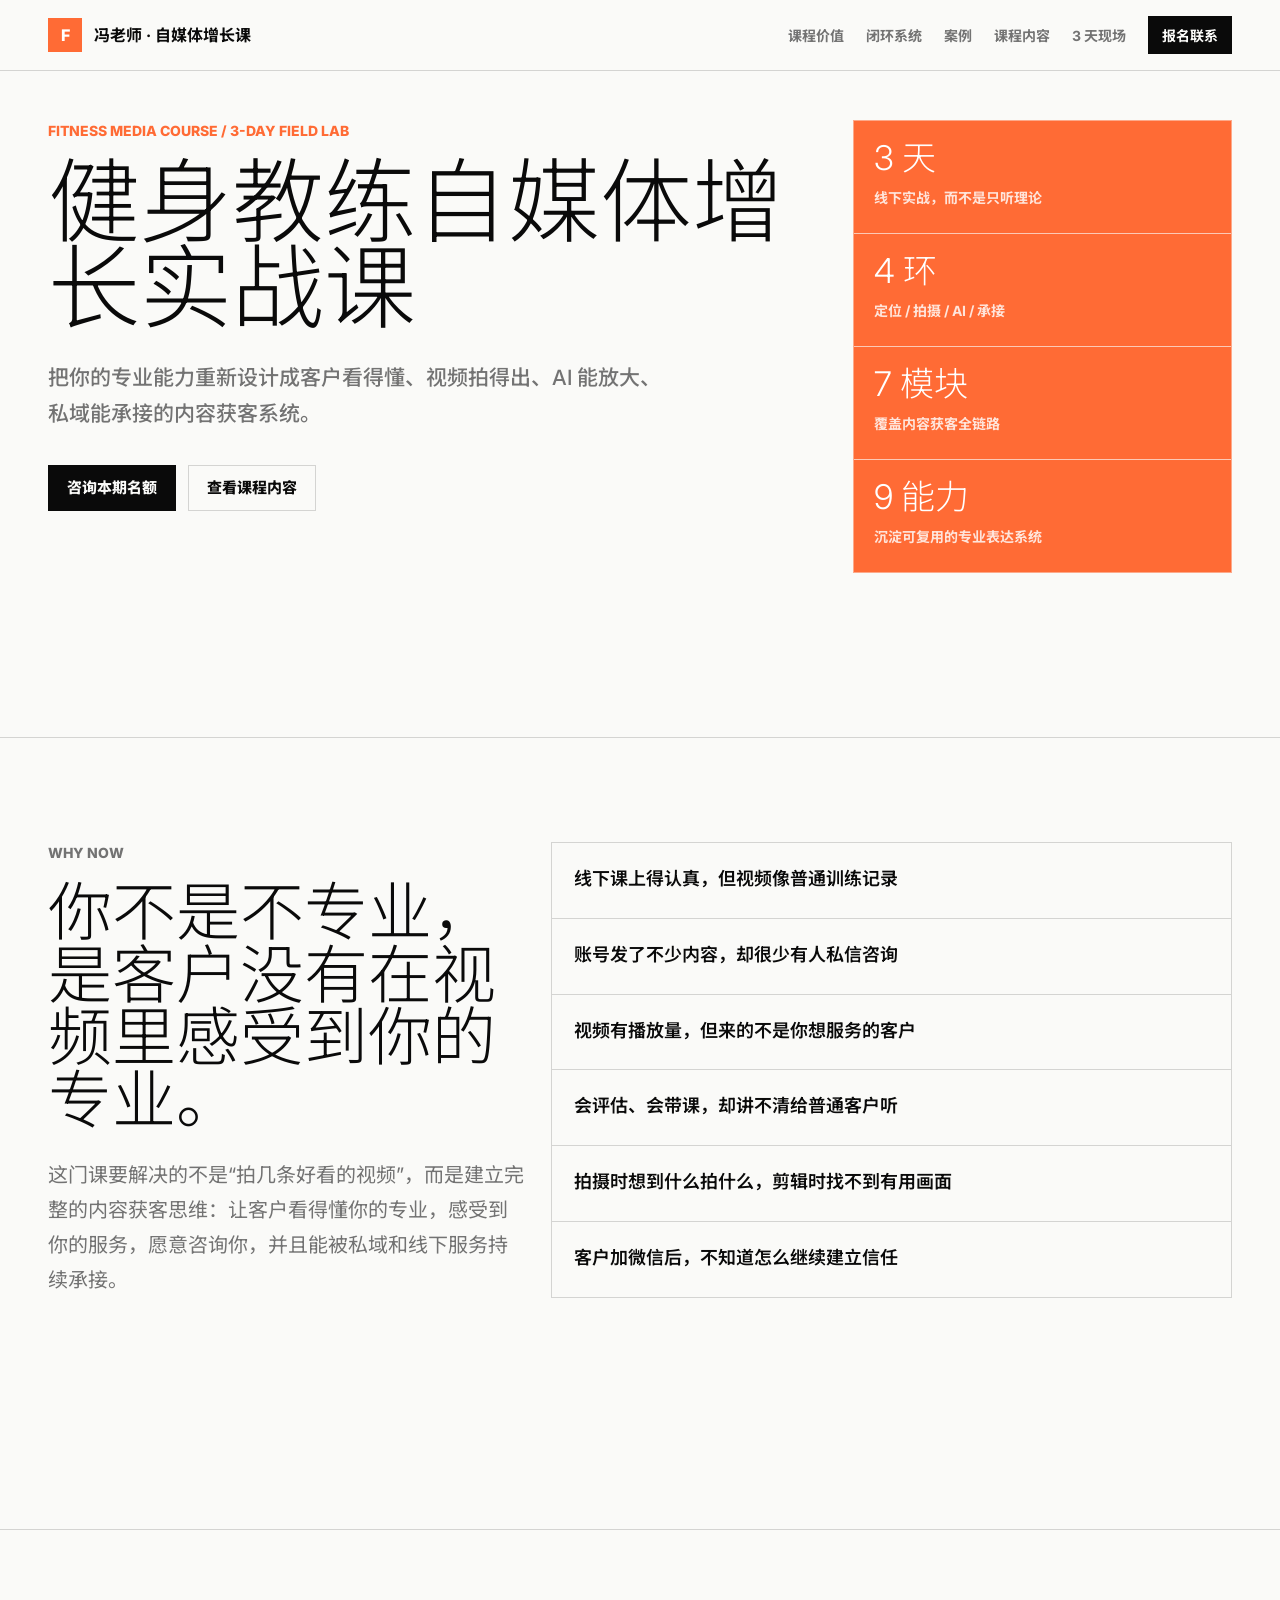
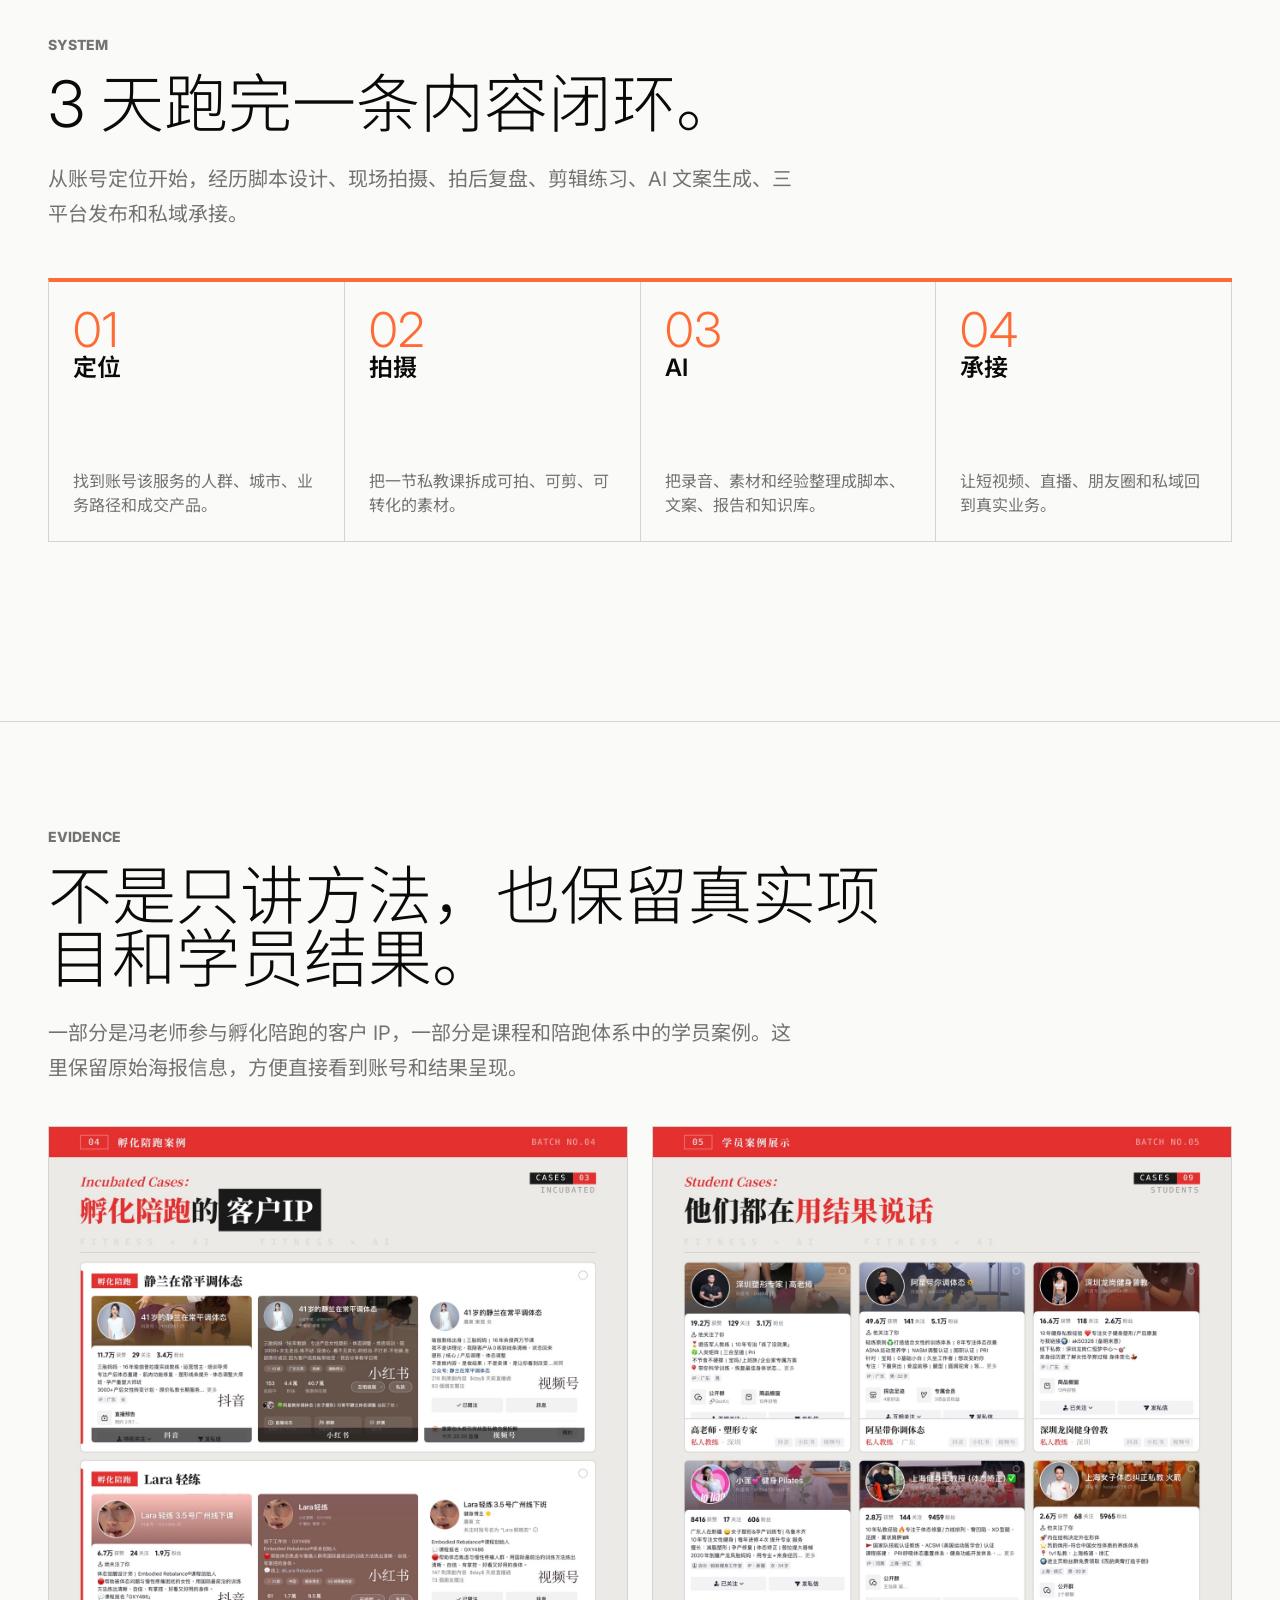
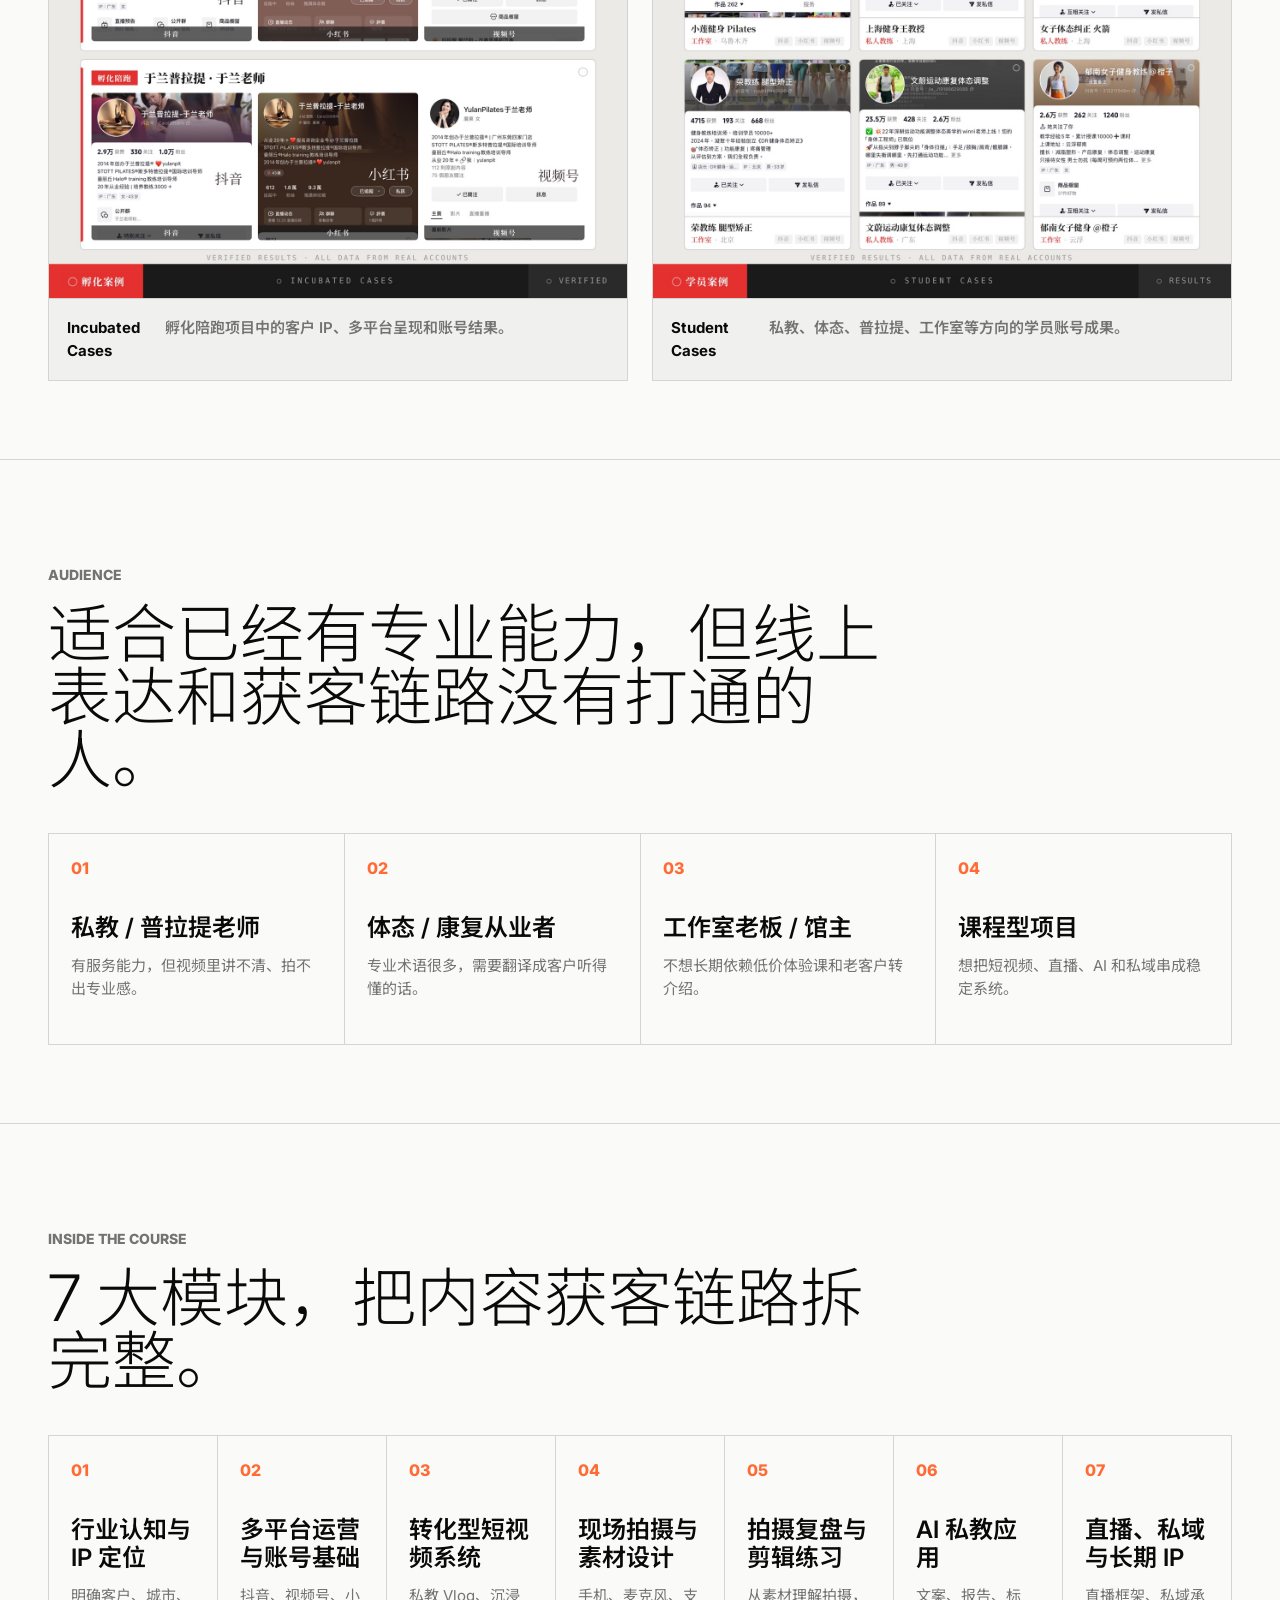
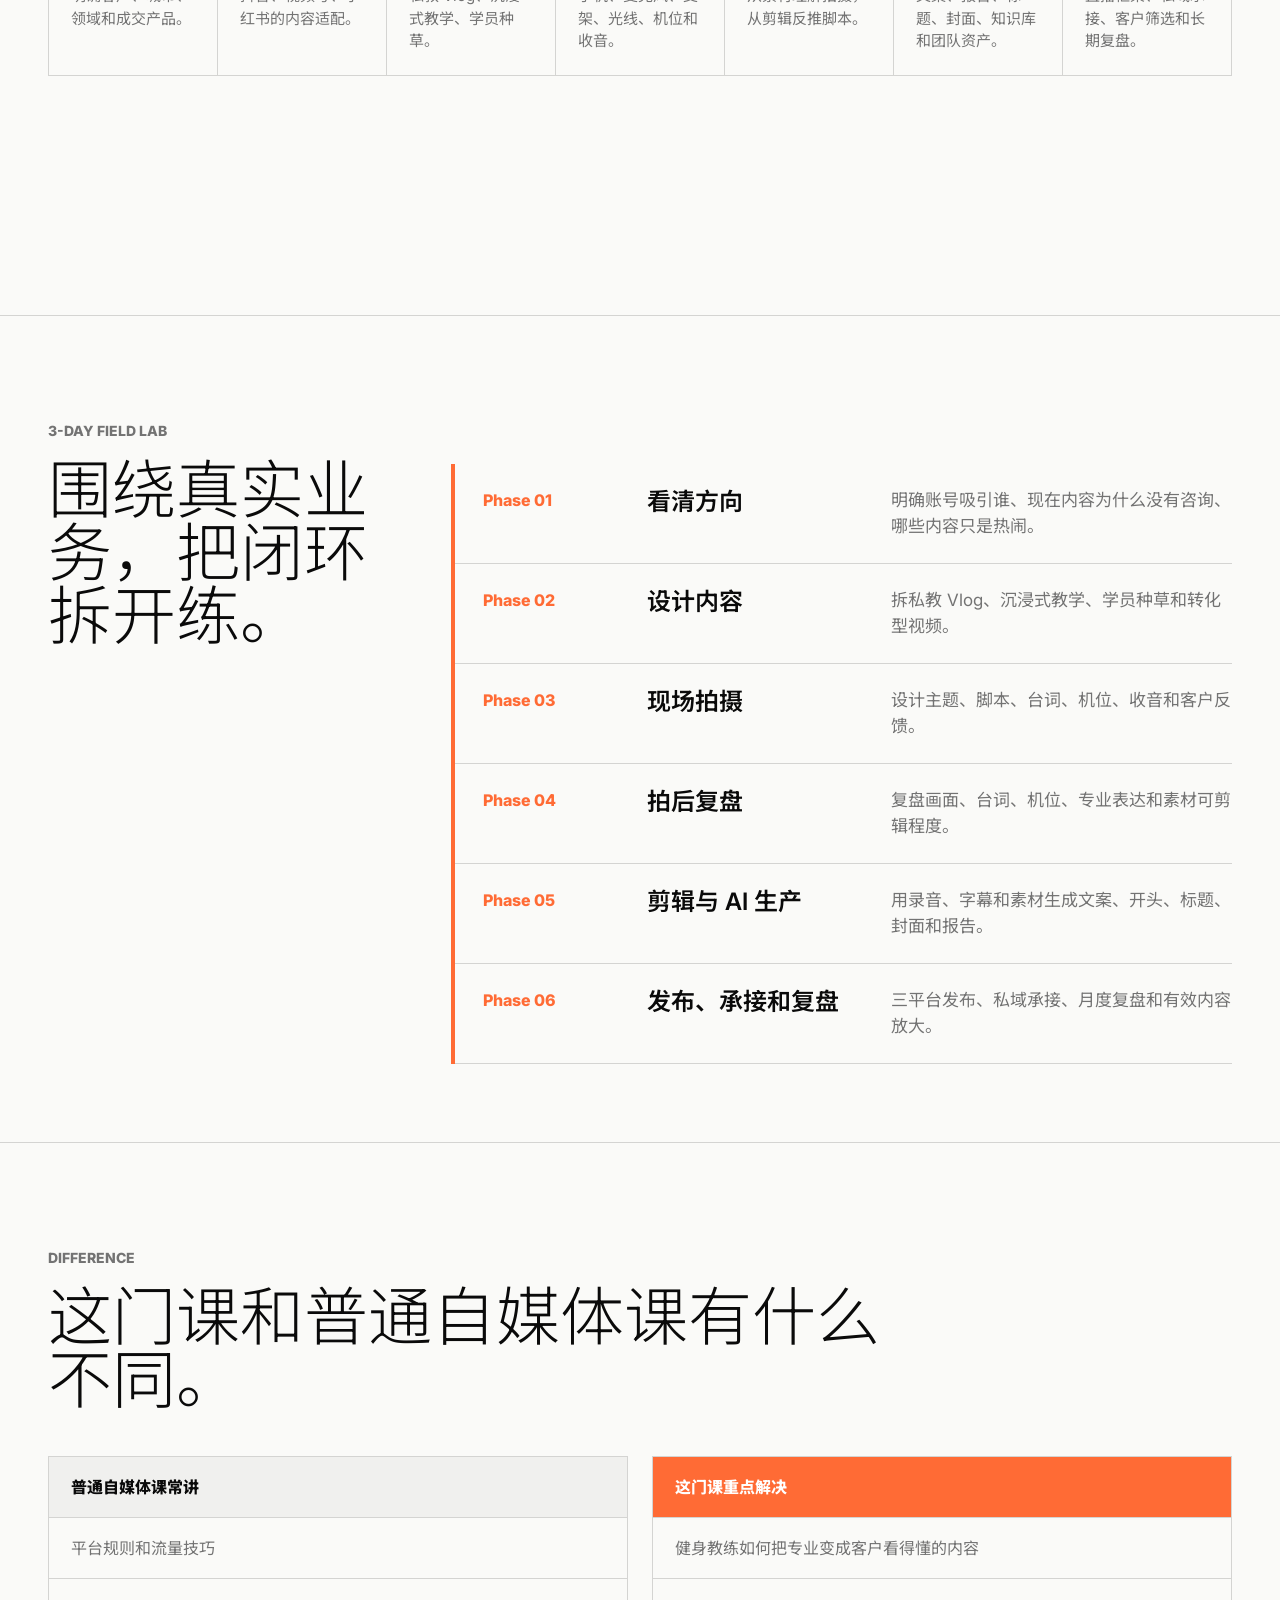
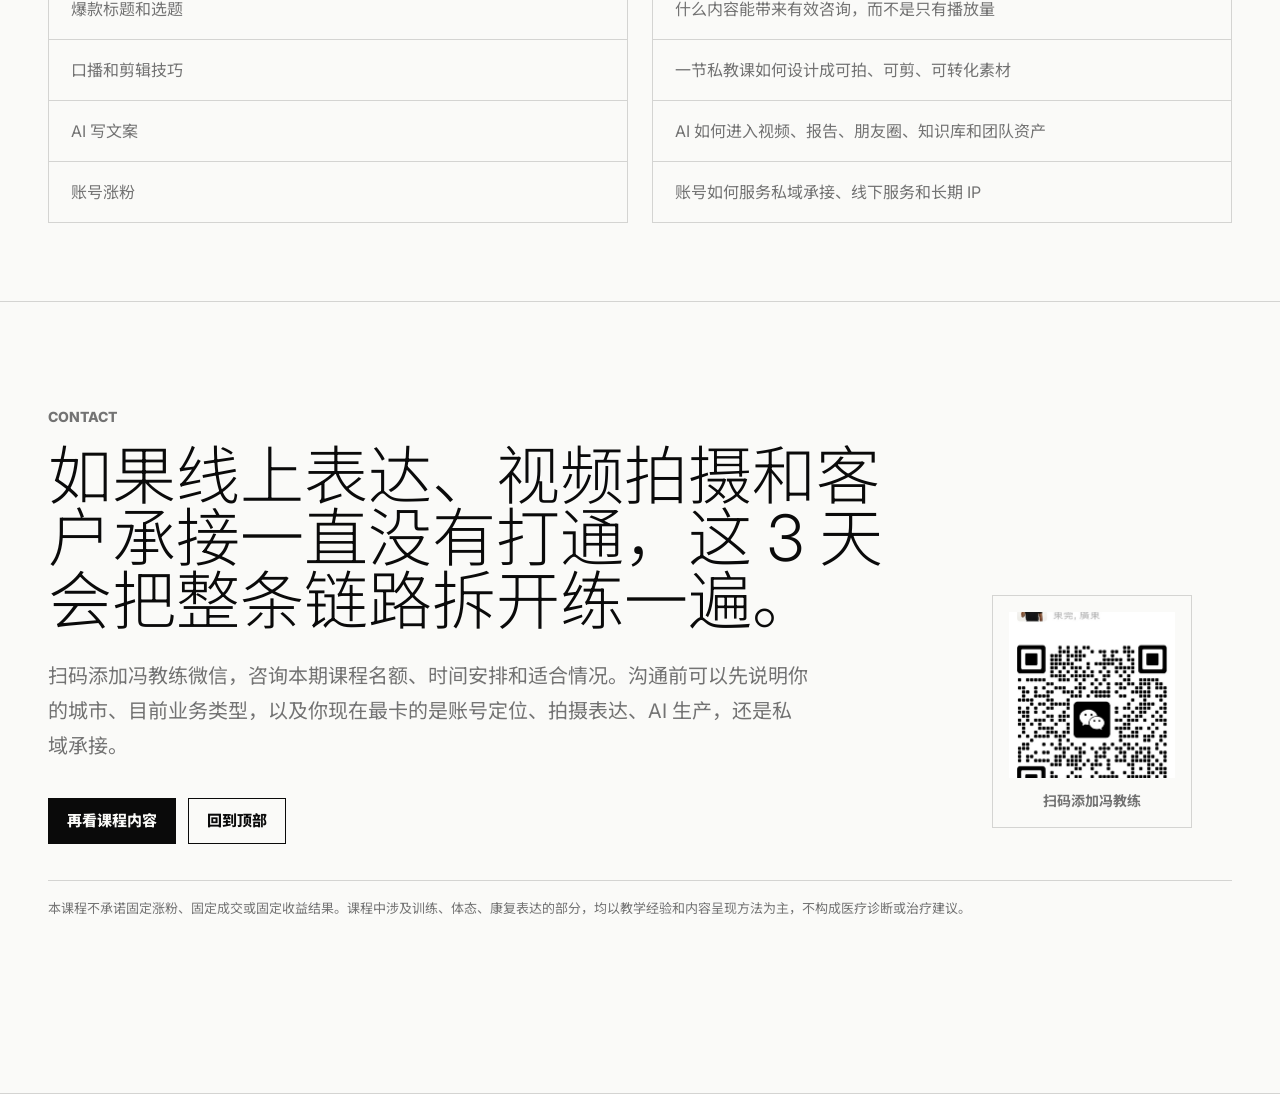
==== commit d2789af8: "Redesign fitness media course page" ====
--- a/fitness-media-course/index.html
+++ b/fitness-media-course/index.html
@@ -1,552 +1,784 @@
 <!doctype html>
 <html lang="zh-CN">
-  <head>
-    <meta charset="utf-8" />
-    <meta name="viewport" content="width=device-width, initial-scale=1" />
-    <title>健身教练自媒体增长实战课</title>
-    <meta
-      name="description"
-      content="3 天线下实战，把健身教练的专业能力重新设计成客户看得懂、视频拍得出、AI 能放大、私域能承接的内容获客系统。"
-    />
-    <link rel="preconnect" href="https://fonts.googleapis.com" />
-    <link rel="preconnect" href="https://fonts.gstatic.com" crossorigin />
-    <link
-      href="https://fonts.googleapis.com/css2?family=Noto+Sans+SC:wght@400;500;600&family=Noto+Serif+SC:wght@400;500;600&display=swap"
-      rel="stylesheet"
-    />
-    <link rel="stylesheet" href="./styles.css" />
-  </head>
-  <body>
-    <header class="site-header">
-      <a class="brand" href="#top" aria-label="返回顶部">
-        <span class="brand-mark">F</span>
-        <span>冯老师 · 自媒体增长课</span>
-      </a>
-      <nav class="top-nav" aria-label="页面导航">
-        <a href="#why">课程价值</a>
-        <a href="#teacher">冯老师</a>
-        <a href="#cases">案例</a>
-        <a href="#inside">课程内容</a>
-        <a href="#schedule">3 天现场</a>
-        <a href="#faq">常见问题</a>
-        <a class="nav-cta" href="#consult">报名联系</a>
-      </nav>
-    </header>
-
-    <main id="top">
-      <section class="hero section-band">
-        <div class="container hero-inner">
-          <p class="eyebrow">健身行业内容获客 · 线下实战课</p>
-          <h1>健身教练自媒体<span>增长实战课</span></h1>
-          <p class="hero-lead">
-            3 天线下实战，把你的专业能力重新设计成客户看得懂、视频拍得出、AI 能放大、私域能承接的内容获客系统。
-          </p>
-          <p class="hero-sub">
-            你不是不专业，而是客户没有在视频里感受到你的专业。
-          </p>
-          <div class="hero-actions" aria-label="课程行动">
-            <a class="button primary" href="#consult">咨询本期名额</a>
-            <a class="button secondary" href="#inside">查看课程内容</a>
+<head>
+  <meta charset="utf-8">
+  <meta name="viewport" content="width=device-width, initial-scale=1">
+  <title>健身教练自媒体增长实战课 · 瑞士风重构版</title>
+  <meta name="description" content="3 天线下实战，把健身教练的专业能力重新设计成客户看得懂、视频拍得出、AI 能放大、私域能承接的内容获客系统。">
+  <link rel="preconnect" href="https://fonts.googleapis.com">
+  <link rel="preconnect" href="https://fonts.gstatic.com" crossorigin>
+  <link href="https://fonts.googleapis.com/css2?family=Inter:wght@300;400;500;600;700;800&family=Noto+Sans+SC:wght@400;500;600;700;800&display=swap" rel="stylesheet">
+  <style>
+    :root {
+      --paper: #fafaf8;
+      --ink: #0a0a0a;
+      --grey-1: #f0f0ee;
+      --grey-2: #d4d4d2;
+      --grey-3: #737373;
+      --accent: #ff6b35;
+      --accent-on: #ffffff;
+      --max: 1240px;
+      --gutter: 48px;
+      --rule: 1px solid var(--grey-2);
+      color-scheme: light;
+    }
+
+    * {
+      box-sizing: border-box;
+    }
+
+    html {
+      scroll-behavior: smooth;
+    }
+
+    body {
+      margin: 0;
+      background: var(--paper);
+      color: var(--ink);
+      font-family: Inter, "Noto Sans SC", "Microsoft YaHei UI", sans-serif;
+      line-height: 1.5;
+      letter-spacing: 0;
+      text-rendering: optimizeLegibility;
+    }
+
+    img {
+      display: block;
+      max-width: 100%;
+      height: auto;
+    }
+
+    a {
+      color: inherit;
+    }
+
+    .site-header {
+      position: fixed;
+      inset: 0 0 auto;
+      z-index: 40;
+      display: grid;
+      grid-template-columns: 1fr auto;
+      align-items: center;
+      gap: 24px;
+      padding: 16px var(--gutter);
+      border-bottom: var(--rule);
+      background: rgba(250, 250, 248, .94);
+    }
+
+    .brand {
+      display: flex;
+      align-items: center;
+      gap: 12px;
+      min-width: 0;
+      text-decoration: none;
+      font-weight: 700;
+    }
+
+    .brand-mark {
+      display: grid;
+      place-items: center;
+      width: 34px;
+      height: 34px;
+      background: var(--accent);
+      color: var(--accent-on);
+      font-weight: 800;
+      flex: 0 0 auto;
+    }
+
+    .nav {
+      display: flex;
+      align-items: center;
+      gap: 22px;
+      font-size: 14px;
+      font-weight: 700;
+      white-space: nowrap;
+    }
+
+    .nav a {
+      text-decoration: none;
+      color: var(--grey-3);
+    }
+
+    .nav .nav-cta {
+      min-height: 38px;
+      display: inline-flex;
+      align-items: center;
+      padding: 0 14px;
+      background: var(--ink);
+      color: var(--paper);
+    }
+
+    main {
+      overflow: hidden;
+    }
+
+    .section {
+      min-height: 88svh;
+      padding: 104px var(--gutter) 78px;
+      border-bottom: var(--rule);
+      background: var(--paper);
+    }
+
+    .section.hero {
+      min-height: 82svh;
+      padding-top: 120px;
+      background: var(--paper);
+      color: var(--ink);
+      border-bottom: var(--rule);
+    }
+
+    .section.tight {
+      min-height: auto;
+    }
+
+    .inner {
+      width: min(100%, var(--max));
+      margin: 0 auto;
+    }
+
+    .grid-12 {
+      display: grid;
+      grid-template-columns: repeat(12, minmax(0, 1fr));
+      gap: 24px;
+    }
+
+    .span-2 { grid-column: span 2; }
+    .span-3 { grid-column: span 3; }
+    .span-4 { grid-column: span 4; }
+    .span-5 { grid-column: span 5; }
+    .span-6 { grid-column: span 6; }
+    .span-7 { grid-column: span 7; }
+    .span-8 { grid-column: span 8; }
+    .span-9 { grid-column: span 9; }
+
+    .meta {
+      margin: 0 0 18px;
+      color: var(--grey-3);
+      font-size: 14px;
+      font-weight: 800;
+      text-transform: uppercase;
+    }
+
+    .hero .meta {
+      color: var(--accent);
+    }
+
+    h1,
+    h2,
+    h3,
+    p {
+      margin-top: 0;
+    }
+
+    h1 {
+      margin-bottom: 0;
+      max-width: 920px;
+      font-size: 92px;
+      line-height: .94;
+      font-weight: 300;
+    }
+
+    h2 {
+      margin-bottom: 0;
+      max-width: 840px;
+      font-size: 64px;
+      line-height: .98;
+      font-weight: 300;
+    }
+
+    h3 {
+      margin-bottom: 12px;
+      font-size: 24px;
+      line-height: 1.2;
+      font-weight: 600;
+    }
+
+    .lead {
+      margin: 28px 0 0;
+      max-width: 620px;
+      color: var(--grey-3);
+      font-size: 21px;
+      line-height: 1.7;
+      font-weight: 500;
+    }
+
+    .body-large {
+      margin: 26px 0 0;
+      max-width: 760px;
+      color: var(--grey-3);
+      font-size: 20px;
+      line-height: 1.75;
+    }
+
+    .btn-row {
+      display: flex;
+      flex-wrap: wrap;
+      gap: 12px;
+      margin-top: 34px;
+    }
+
+    .btn {
+      min-height: 46px;
+      display: inline-flex;
+      align-items: center;
+      justify-content: center;
+      padding: 0 18px;
+      border: 1px solid currentColor;
+      border-radius: 0;
+      text-decoration: none;
+      font-size: 15px;
+      font-weight: 800;
+      white-space: normal;
+    }
+
+    .btn.primary {
+      background: var(--ink);
+      color: var(--paper);
+      border-color: var(--ink);
+    }
+
+    .hero .btn.primary {
+      background: var(--ink);
+      color: var(--paper);
+      border-color: var(--ink);
+    }
+
+    .hero .btn.secondary {
+      color: var(--ink);
+      border-color: var(--grey-2);
+    }
+
+    .hero-aside {
+      align-self: end;
+      display: grid;
+      gap: 1px;
+      background: rgba(255, 107, 53, .34);
+      border: 1px solid rgba(255, 107, 53, .34);
+    }
+
+    .hero-fact {
+      min-height: 112px;
+      padding: 20px;
+      background: var(--accent);
+      color: var(--accent-on);
+    }
+
+    .hero-fact strong {
+      display: block;
+      font-size: 34px;
+      line-height: 1;
+      font-weight: 300;
+    }
+
+    .hero-fact span {
+      display: block;
+      margin-top: 12px;
+      font-size: 14px;
+      font-weight: 700;
+      color: rgba(255, 255, 255, .82);
+    }
+
+    .pain-list {
+      display: grid;
+      gap: 1px;
+      background: var(--grey-2);
+      border: var(--rule);
+    }
+
+    .pain-list p {
+      margin: 0;
+      padding: 22px;
+      background: var(--paper);
+      font-size: 18px;
+      font-weight: 600;
+    }
+
+    .system-board {
+      margin-top: 46px;
+      display: grid;
+      grid-template-columns: repeat(4, minmax(0, 1fr));
+      border-top: 4px solid var(--accent);
+      border-left: var(--rule);
+    }
+
+    .system-board article {
+      min-height: 260px;
+      display: flex;
+      flex-direction: column;
+      justify-content: space-between;
+      padding: 24px;
+      border-right: var(--rule);
+      border-bottom: var(--rule);
+      background: var(--paper);
+    }
+
+    .system-board strong {
+      color: var(--accent);
+      font-size: 48px;
+      line-height: 1;
+      font-weight: 300;
+    }
+
+    .system-board p {
+      margin: 18px 0 0;
+      color: var(--grey-3);
+      font-size: 16px;
+    }
+
+    .image-proof {
+      display: grid;
+      grid-template-columns: repeat(2, minmax(0, 1fr));
+      gap: 24px;
+      margin-top: 40px;
+    }
+
+    .poster {
+      margin: 0;
+      border: var(--rule);
+      background: var(--grey-1);
+    }
+
+    .poster img {
+      width: 100%;
+      aspect-ratio: 3 / 4;
+      object-fit: cover;
+      object-position: top center;
+    }
+
+    .poster figcaption {
+      display: grid;
+      grid-template-columns: 80px 1fr;
+      gap: 18px;
+      padding: 18px;
+      border-top: var(--rule);
+      color: var(--grey-3);
+      font-size: 15px;
+      font-weight: 600;
+    }
+
+    .poster figcaption strong {
+      color: var(--ink);
+    }
+
+    .audience-grid,
+    .module-grid {
+      display: grid;
+      grid-template-columns: repeat(4, minmax(0, 1fr));
+      gap: 1px;
+      margin-top: 42px;
+      background: var(--grey-2);
+      border: var(--rule);
+    }
+
+    .module-grid {
+      grid-template-columns: repeat(7, minmax(0, 1fr));
+    }
+
+    .audience-grid article,
+    .module-grid article {
+      min-height: 210px;
+      padding: 22px;
+      background: var(--paper);
+    }
+
+    .audience-grid span,
+    .module-grid span {
+      display: block;
+      margin-bottom: 34px;
+      color: var(--accent);
+      font-weight: 800;
+    }
+
+    .audience-grid p,
+    .module-grid p {
+      margin-bottom: 0;
+      color: var(--grey-3);
+      font-size: 15px;
+    }
+
+    .timeline {
+      margin-top: 44px;
+      border-left: 4px solid var(--accent);
+    }
+
+    .timeline article {
+      display: grid;
+      grid-template-columns: 140px 220px 1fr;
+      gap: 24px;
+      padding: 24px 0 24px 28px;
+      border-bottom: var(--rule);
+      align-items: start;
+    }
+
+    .timeline span {
+      color: var(--accent);
+      font-weight: 800;
+    }
+
+    .timeline h3 {
+      margin-bottom: 0;
+    }
+
+    .timeline p {
+      margin-bottom: 0;
+      color: var(--grey-3);
+      font-size: 17px;
+    }
+
+    .compare {
+      margin-top: 44px;
+      display: grid;
+      grid-template-columns: 1fr 1fr;
+      gap: 24px;
+    }
+
+    .compare-column {
+      border: var(--rule);
+    }
+
+    .compare-column header {
+      padding: 18px 22px;
+      background: var(--grey-1);
+      border-bottom: var(--rule);
+      font-weight: 800;
+    }
+
+    .compare-column p {
+      margin: 0;
+      padding: 18px 22px;
+      border-bottom: var(--rule);
+      color: var(--grey-3);
+      font-size: 16px;
+    }
+
+    .compare-column p:last-child {
+      border-bottom: 0;
+    }
+
+    .compare-column.accent header {
+      background: var(--accent);
+      color: var(--accent-on);
+    }
+
+    .contact-panel {
+      display: grid;
+      grid-template-columns: minmax(0, 1fr) 280px;
+      gap: 42px;
+      align-items: end;
+    }
+
+    .qr {
+      border: var(--rule);
+      background: var(--paper);
+      padding: 16px;
+    }
+
+    .qr img {
+      width: 100%;
+      aspect-ratio: 1;
+      object-fit: cover;
+    }
+
+    .qr p {
+      margin: 12px 0 0;
+      color: var(--grey-3);
+      font-size: 14px;
+      font-weight: 700;
+      text-align: center;
+    }
+
+    .legal {
+      margin-top: 36px;
+      padding-top: 18px;
+      border-top: var(--rule);
+      color: var(--grey-3);
+      font-size: 13px;
+    }
+
+    @media (max-width: 980px) {
+      :root {
+        --gutter: 20px;
+      }
+
+      .site-header {
+        position: absolute;
+        grid-template-columns: 1fr auto;
+      }
+
+      .nav a:not(.nav-cta) {
+        display: none;
+      }
+
+      .section,
+      .section.hero {
+        min-height: auto;
+        padding: 94px var(--gutter) 68px;
+      }
+
+      .grid-12,
+      .image-proof,
+      .compare,
+      .contact-panel {
+        grid-template-columns: 1fr;
+      }
+
+      .span-2,
+      .span-3,
+      .span-4,
+      .span-5,
+      .span-6,
+      .span-7,
+      .span-8,
+      .span-9 {
+        grid-column: 1;
+      }
+
+      h1 {
+        font-size: 52px;
+        max-width: 9ch;
+      }
+
+      h2 {
+        font-size: 38px;
+      }
+
+      .lead,
+      .body-large {
+        font-size: 18px;
+      }
+
+      .hero-aside {
+        margin-top: 32px;
+        grid-template-columns: repeat(2, minmax(0, 1fr));
+      }
+
+      .hero-fact {
+        min-height: 96px;
+        padding: 16px;
+      }
+
+      .hero-fact strong {
+        font-size: 30px;
+      }
+
+      .system-board,
+      .audience-grid,
+      .module-grid {
+        grid-template-columns: 1fr;
+      }
+
+      .system-board article,
+      .audience-grid article,
+      .module-grid article {
+        min-height: auto;
+      }
+
+      .timeline article {
+        grid-template-columns: 1fr;
+        gap: 8px;
+      }
+
+      .poster figcaption {
+        grid-template-columns: 1fr;
+      }
+
+      .btn {
+        width: 100%;
+      }
+    }
+  </style>
+</head>
+<body>
+  <header class="site-header">
+    <a class="brand" href="#top" aria-label="回到顶部">
+      <span class="brand-mark">F</span>
+      <span>冯老师 · 自媒体增长课</span>
+    </a>
+    <nav class="nav" aria-label="页面导航">
+      <a href="#why">课程价值</a>
+      <a href="#system">闭环系统</a>
+      <a href="#cases">案例</a>
+      <a href="#inside">课程内容</a>
+      <a href="#schedule">3 天现场</a>
+      <a class="nav-cta" href="#consult">报名联系</a>
+    </nav>
+  </header>
+
+  <main id="top">
+    <section class="section hero" data-section="hero">
+      <div class="inner grid-12">
+        <div class="span-8">
+          <p class="meta">Fitness media course / 3-day field lab</p>
+          <h1>健身教练自媒体增长实战课</h1>
+          <p class="lead">把你的专业能力重新设计成客户看得懂、视频拍得出、AI 能放大、私域能承接的内容获客系统。</p>
+          <div class="btn-row">
+            <a class="btn primary" href="#consult">咨询本期名额</a>
+            <a class="btn secondary" href="#inside">查看课程内容</a>
           </div>
-          <div class="hero-points" aria-label="课程核心学习结果">
-            <div>
-              <strong>定位</strong>
-              <span>找到账号该服务的人群和业务路径</span>
-            </div>
-            <div>
-              <strong>拍摄</strong>
-              <span>把一节私教课设计成可剪辑素材</span>
-            </div>
-            <div>
-              <strong>AI</strong>
-              <span>把录音、素材和经验整理成内容资产</span>
-            </div>
-            <div>
-              <strong>承接</strong>
-              <span>让短视频、直播、私域回到真实业务</span>
-            </div>
+        </div>
+        <aside class="span-4 hero-aside" aria-label="课程关键词">
+          <div class="hero-fact"><strong>3 天</strong><span>线下实战，而不是只听理论</span></div>
+          <div class="hero-fact"><strong>4 环</strong><span>定位 / 拍摄 / AI / 承接</span></div>
+          <div class="hero-fact"><strong>7 模块</strong><span>覆盖内容获客全链路</span></div>
+          <div class="hero-fact"><strong>9 能力</strong><span>沉淀可复用的专业表达系统</span></div>
+        </aside>
+      </div>
+    </section>
+
+    <section class="section" id="why" data-section="why-now">
+      <div class="inner grid-12">
+        <div class="span-5">
+          <p class="meta">Why now</p>
+          <h2>你不是不专业，是客户没有在视频里感受到你的专业。</h2>
+          <p class="body-large">这门课要解决的不是“拍几条好看的视频”，而是建立完整的内容获客思维：让客户看得懂你的专业，感受到你的服务，愿意咨询你，并且能被私域和线下服务持续承接。</p>
+        </div>
+        <div class="span-7 pain-list">
+          <p>线下课上得认真，但视频像普通训练记录</p>
+          <p>账号发了不少内容，却很少有人私信咨询</p>
+          <p>视频有播放量，但来的不是你想服务的客户</p>
+          <p>会评估、会带课，却讲不清给普通客户听</p>
+          <p>拍摄时想到什么拍什么，剪辑时找不到有用画面</p>
+          <p>客户加微信后，不知道怎么继续建立信任</p>
+        </div>
+      </div>
+    </section>
+
+    <section class="section" id="system" data-section="system">
+      <div class="inner">
+        <p class="meta">System</p>
+        <h2>3 天跑完一条内容闭环。</h2>
+        <p class="body-large">从账号定位开始，经历脚本设计、现场拍摄、拍后复盘、剪辑练习、AI 文案生成、三平台发布和私域承接。</p>
+        <div class="system-board">
+          <article>
+            <div><strong>01</strong><h3>定位</h3></div>
+            <p>找到账号该服务的人群、城市、业务路径和成交产品。</p>
+          </article>
+          <article>
+            <div><strong>02</strong><h3>拍摄</h3></div>
+            <p>把一节私教课拆成可拍、可剪、可转化的素材。</p>
+          </article>
+          <article>
+            <div><strong>03</strong><h3>AI</h3></div>
+            <p>把录音、素材和经验整理成脚本、文案、报告和知识库。</p>
+          </article>
+          <article>
+            <div><strong>04</strong><h3>承接</h3></div>
+            <p>让短视频、直播、朋友圈和私域回到真实业务。</p>
+          </article>
+        </div>
+      </div>
+    </section>
+
+    <section class="section" id="cases" data-section="evidence">
+      <div class="inner">
+        <p class="meta">Evidence</p>
+        <h2>不是只讲方法，也保留真实项目和学员结果。</h2>
+        <p class="body-large">一部分是冯老师参与孵化陪跑的客户 IP，一部分是课程和陪跑体系中的学员案例。这里保留原始海报信息，方便直接看到账号和结果呈现。</p>
+        <div class="image-proof">
+          <figure class="poster">
+            <img src="assets/incubated-cases.jpg" alt="孵化陪跑的客户 IP 案例海报">
+            <figcaption><strong>Incubated Cases</strong><span>孵化陪跑项目中的客户 IP、多平台呈现和账号结果。</span></figcaption>
+          </figure>
+          <figure class="poster">
+            <img src="assets/student-cases.jpg" alt="部分学员案例展示海报">
+            <figcaption><strong>Student Cases</strong><span>私教、体态、普拉提、工作室等方向的学员账号成果。</span></figcaption>
+          </figure>
+        </div>
+      </div>
+    </section>
+
+    <section class="section tight" data-section="audience">
+      <div class="inner">
+        <p class="meta">Audience</p>
+        <h2>适合已经有专业能力，但线上表达和获客链路没有打通的人。</h2>
+        <div class="audience-grid">
+          <article><span>01</span><h3>私教 / 普拉提老师</h3><p>有服务能力，但视频里讲不清、拍不出专业感。</p></article>
+          <article><span>02</span><h3>体态 / 康复从业者</h3><p>专业术语很多，需要翻译成客户听得懂的话。</p></article>
+          <article><span>03</span><h3>工作室老板 / 馆主</h3><p>不想长期依赖低价体验课和老客户转介绍。</p></article>
+          <article><span>04</span><h3>课程型项目</h3><p>想把短视频、直播、AI 和私域串成稳定系统。</p></article>
+        </div>
+      </div>
+    </section>
+
+    <section class="section" id="inside" data-section="inside">
+      <div class="inner">
+        <p class="meta">Inside the course</p>
+        <h2>7 大模块，把内容获客链路拆完整。</h2>
+        <div class="module-grid">
+          <article><span>01</span><h3>行业认知与 IP 定位</h3><p>明确客户、城市、领域和成交产品。</p></article>
+          <article><span>02</span><h3>多平台运营与账号基础</h3><p>抖音、视频号、小红书的内容适配。</p></article>
+          <article><span>03</span><h3>转化型短视频系统</h3><p>私教 Vlog、沉浸式教学、学员种草。</p></article>
+          <article><span>04</span><h3>现场拍摄与素材设计</h3><p>手机、麦克风、支架、光线、机位和收音。</p></article>
+          <article><span>05</span><h3>拍摄复盘与剪辑练习</h3><p>从素材理解拍摄，从剪辑反推脚本。</p></article>
+          <article><span>06</span><h3>AI 私教应用</h3><p>文案、报告、标题、封面、知识库和团队资产。</p></article>
+          <article><span>07</span><h3>直播、私域与长期 IP</h3><p>直播框架、私域承接、客户筛选和长期复盘。</p></article>
+        </div>
+      </div>
+    </section>
+
+    <section class="section" id="schedule" data-section="schedule">
+      <div class="inner grid-12">
+        <div class="span-4">
+          <p class="meta">3-day field lab</p>
+          <h2>围绕真实业务，把闭环拆开练。</h2>
+        </div>
+        <div class="span-8 timeline">
+          <article><span>Phase 01</span><h3>看清方向</h3><p>明确账号吸引谁、现在内容为什么没有咨询、哪些内容只是热闹。</p></article>
+          <article><span>Phase 02</span><h3>设计内容</h3><p>拆私教 Vlog、沉浸式教学、学员种草和转化型视频。</p></article>
+          <article><span>Phase 03</span><h3>现场拍摄</h3><p>设计主题、脚本、台词、机位、收音和客户反馈。</p></article>
+          <article><span>Phase 04</span><h3>拍后复盘</h3><p>复盘画面、台词、机位、专业表达和素材可剪辑程度。</p></article>
+          <article><span>Phase 05</span><h3>剪辑与 AI 生产</h3><p>用录音、字幕和素材生成文案、开头、标题、封面和报告。</p></article>
+          <article><span>Phase 06</span><h3>发布、承接和复盘</h3><p>三平台发布、私域承接、月度复盘和有效内容放大。</p></article>
+        </div>
+      </div>
+    </section>
+
+    <section class="section tight" data-section="compare">
+      <div class="inner">
+        <p class="meta">Difference</p>
+        <h2>这门课和普通自媒体课有什么不同。</h2>
+        <div class="compare">
+          <div class="compare-column">
+            <header>普通自媒体课常讲</header>
+            <p>平台规则和流量技巧</p>
+            <p>爆款标题和选题</p>
+            <p>口播和剪辑技巧</p>
+            <p>AI 写文案</p>
+            <p>账号涨粉</p>
           </div>
-        </div>
-      </section>
-
-      <section id="why" class="section-band pain-band">
-        <div class="container two-col">
-          <div class="section-copy">
-            <p class="eyebrow">为什么需要重新学习</p>
-            <h2>很多教练的问题不是技术不够，而是专业能力没有被客户看见。</h2>
-            <p>
-              这门课要解决的不是“拍几条好看的视频”，而是帮你建立完整的内容获客思维：让客户看得懂你的专业，感受到你的服务，愿意咨询你，并且能被私域和线下服务持续承接。
-            </p>
+          <div class="compare-column accent">
+            <header>这门课重点解决</header>
+            <p>健身教练如何把专业变成客户看得懂的内容</p>
+            <p>什么内容能带来有效咨询，而不是只有播放量</p>
+            <p>一节私教课如何设计成可拍、可剪、可转化素材</p>
+            <p>AI 如何进入视频、报告、朋友圈、知识库和团队资产</p>
+            <p>账号如何服务私域承接、线下服务和长期 IP</p>
           </div>
-          <div class="problem-grid">
-            <div class="problem-item">线下课上得认真，但视频像普通训练记录</div>
-            <div class="problem-item">账号发了不少内容，却很少有人私信咨询</div>
-            <div class="problem-item">视频有播放量，但来的不是你想服务的客户</div>
-            <div class="problem-item">会评估、会带课，却讲不清给普通客户听</div>
-            <div class="problem-item">拍摄时想到什么拍什么，剪辑时找不到有用画面</div>
-            <div class="problem-item">客户加微信后，不知道怎么继续建立信任</div>
+        </div>
+      </div>
+    </section>
+
+    <section class="section" id="consult" data-section="cta">
+      <div class="inner contact-panel">
+        <div>
+          <p class="meta">Contact</p>
+          <h2>如果线上表达、视频拍摄和客户承接一直没有打通，这 3 天会把整条链路拆开练一遍。</h2>
+          <p class="body-large">扫码添加冯教练微信，咨询本期课程名额、时间安排和适合情况。沟通前可以先说明你的城市、目前业务类型，以及你现在最卡的是账号定位、拍摄表达、AI 生产，还是私域承接。</p>
+          <div class="btn-row">
+            <a class="btn primary" href="#inside">再看课程内容</a>
+            <a class="btn" href="#top">回到顶部</a>
           </div>
         </div>
-      </section>
-
-      <section class="section-band loop-band">
-        <div class="container">
-          <div class="section-heading">
-            <p class="eyebrow">不是理论课</p>
-            <h2>3 天跑完一条内容闭环</h2>
-            <p>
-              从账号定位开始，经历脚本设计、现场拍摄、拍后复盘、剪辑练习、AI 文案生成、三平台发布和私域承接。
-            </p>
-          </div>
-          <div class="loop-track" aria-label="课程闭环">
-            <span>账号定位</span>
-            <span>客户画像</span>
-            <span>短视频选题</span>
-            <span>脚本设计</span>
-            <span>现场拍摄</span>
-            <span>拍后复盘</span>
-            <span>AI 生产</span>
-            <span>三平台发布</span>
-            <span>私域承接</span>
-            <span>长期复盘</span>
-          </div>
-        </div>
-      </section>
-
-      <section id="teacher" class="section-band teacher-band">
-        <div class="container teacher-layout">
-          <div class="teacher-intro">
-            <p class="eyebrow">冯老师是谁</p>
-            <h2>不是只讲平台技巧的自媒体老师，而是健身行业内容获客系统的搭建者。</h2>
-            <p>
-              冯老师长期在健身行业内容获客和 IP 增长一线，服务健身教练、普拉提老师、工作室和课程型项目。
-            </p>
-            <p>
-              他的能力不在于教你追某一个爆款，而在于看清一个专业型项目从“有能力”到“被客户看见、理解、信任、咨询”的完整路径，并把定位、选题、脚本、拍摄、直播、AI 工具和私域承接重新组织成一套能执行的系统。
-            </p>
-          </div>
-          <div class="teacher-proof" aria-label="讲师能力说明">
-            <div>
-              <span class="proof-label">资格来源</span>
-              <strong>真实项目复盘</strong>
-              <p>课程内容来自一线项目中的持续打磨，而不是外部拼接几套理论。</p>
-            </div>
-            <div>
-              <span class="proof-label">能力位置</span>
-              <strong>业务闭环设计</strong>
-              <p>更关注学员回去后能不能拍得出、讲得清、接得住。</p>
-            </div>
-            <div>
-              <span class="proof-label">做事风格</span>
-              <strong>清醒、务实、有标准</strong>
-              <p>先看业务，再拆问题；先判断方向，再设计动作；做完还要复盘。</p>
-            </div>
-          </div>
-        </div>
-      </section>
-
-      <section id="cases" class="section-band case-band">
-        <div class="container">
-          <div class="section-heading">
-            <p class="eyebrow">案例展示</p>
-            <h2>不是只讲方法，也有真实项目和学员结果。</h2>
-            <p>
-              一部分是冯老师参与孵化陪跑的客户 IP，一部分是课程和陪跑体系中的学员案例。这里保留海报原始信息，方便你直接看到账号和结果呈现。
-            </p>
-          </div>
-          <div class="case-showcase">
-            <article class="poster-card">
-              <div class="poster-copy">
-                <span>Incubated Cases</span>
-                <h3>孵化陪跑的客户 IP</h3>
-                <p>展示陪跑项目中客户 IP 的多平台呈现和账号结果。</p>
-              </div>
-              <figure class="poster-frame">
-                <img
-                  src="./assets/incubated-cases.jpg"
-                  alt="孵化陪跑的客户 IP 案例海报"
-                  loading="lazy"
-                />
-              </figure>
-            </article>
-            <article class="poster-card">
-              <div class="poster-copy">
-                <span>Student Cases</span>
-                <h3>部分学员案例展示</h3>
-                <p>展示学员在私教、体态、普拉提、工作室等方向的账号成果。</p>
-              </div>
-              <figure class="poster-frame">
-                <img
-                  src="./assets/student-cases.jpg"
-                  alt="部分学员案例展示海报"
-                  loading="lazy"
-                />
-              </figure>
-            </article>
-          </div>
-        </div>
-      </section>
-
-      <section class="section-band audience-band">
-        <div class="container">
-          <div class="section-heading">
-            <p class="eyebrow">适合谁</p>
-            <h2>适合已经有专业能力，但线上表达和获客链路没有打通的人。</h2>
-          </div>
-          <div class="audience-grid">
-            <article>
-              <h3>私教 / 普拉提老师</h3>
-              <p>有服务能力，但视频里讲不清、拍不出专业感。</p>
-            </article>
-            <article>
-              <h3>体态 / 康复从业者</h3>
-              <p>专业术语很多，需要学会翻译成客户听得懂的话。</p>
-            </article>
-            <article>
-              <h3>工作室老板 / 馆主</h3>
-              <p>不想长期依赖低价体验课和老客户转介绍。</p>
-            </article>
-            <article>
-              <h3>课程型项目</h3>
-              <p>想把短视频、直播、AI 和私域串成稳定的内容系统。</p>
-            </article>
-          </div>
-        </div>
-      </section>
-
-      <section class="section-band outcomes-band">
-        <div class="container">
-          <div class="section-heading">
-            <p class="eyebrow">学完能建立什么能力</p>
-            <h2>这门课最终不是让你背目录，而是建立 9 类可复用能力。</h2>
-          </div>
-          <div class="outcome-grid">
-            <article>
-              <span>01</span>
-              <h3>判断账号方向</h3>
-              <p>明确城市、领域、客户和成交产品。</p>
-            </article>
-            <article>
-              <span>02</span>
-              <h3>适配三个平台</h3>
-              <p>理解抖音、视频号、小红书各自承担的作用。</p>
-            </article>
-            <article>
-              <span>03</span>
-              <h3>设计转化内容</h3>
-              <p>让内容不只是有播放量，而是能带来有效咨询。</p>
-            </article>
-            <article>
-              <span>04</span>
-              <h3>翻译专业表达</h3>
-              <p>把训练逻辑讲成客户听得懂、愿意问的话。</p>
-            </article>
-            <article>
-              <span>05</span>
-              <h3>手机拍摄素材</h3>
-              <p>拍到问询、评估、训练、反馈和服务细节。</p>
-            </article>
-            <article>
-              <span>06</span>
-              <h3>呈现专业感</h3>
-              <p>让客户通过视频感受到判断、流程和可信度。</p>
-            </article>
-            <article>
-              <span>07</span>
-              <h3>AI 内容生产</h3>
-              <p>生成文案、报告、标题、朋友圈和知识库资料。</p>
-            </article>
-            <article>
-              <span>08</span>
-              <h3>私域承接</h3>
-              <p>让短视频咨询进入微信后继续建立信任。</p>
-            </article>
-            <article>
-              <span>09</span>
-              <h3>体系沉淀</h3>
-              <p>把经验整理成可讲、可写、可教学的内容资产。</p>
-            </article>
-          </div>
-        </div>
-      </section>
-
-      <section id="inside" class="section-band inside-band">
-        <div class="container">
-          <div class="section-heading">
-            <p class="eyebrow">课程内容展示</p>
-            <h2>现场到底会学什么</h2>
-            <p>
-              下面不是完整教材，而是课程内容片段。你能提前看到这门课怎么拆问题、怎么设计内容、怎么把课堂服务变成可发布素材。
-            </p>
-          </div>
-
-          <div class="lesson-grid">
-            <article class="lesson-card">
-              <div class="lesson-number">01</div>
-              <h3>账号定位：从“我会什么”拆到“客户为什么找我”</h3>
-              <p>
-                很多教练第一反应是介绍自己会增肌、减脂、普拉提、体态调整。但客户真正关心的是：你是否看得懂他的问题，你服务的是不是他这种人。
-              </p>
-              <div class="mini-table">
-                <div><strong>你服务谁</strong><span>本地客户、上班族、训练小白、进阶训练者</span></div>
-                <div><strong>你解决什么</strong><span>训练目标、身体状态、动作表现、服务体验</span></div>
-                <div><strong>你靠什么被信任</strong><span>专业判断、训练过程、客户反馈、持续输出</span></div>
-              </div>
-            </article>
-
-            <article class="lesson-card">
-              <div class="lesson-number">02</div>
-              <h3>短视频选题：把一节私教课拆成内容素材</h3>
-              <p>一节私教课不是只能拍成训练记录，它可以被拆成多个内容入口。</p>
-              <div class="flow-list">
-                <span>客户问题</span>
-                <span>教练问询</span>
-                <span>现场评估</span>
-                <span>训练设计</span>
-                <span>动作调整</span>
-                <span>客户反馈</span>
-                <span>教练总结</span>
-              </div>
-            </article>
-
-            <article class="lesson-card">
-              <div class="lesson-number">03</div>
-              <h3>转化型视频：不是拍得热闹，而是让客户愿意问</h3>
-              <p>课程会拆解一条转化型短视频的基本结构。</p>
-              <div class="structure-box">
-                <div><b>开头</b><span>指出客户熟悉的问题</span></div>
-                <div><b>中段</b><span>展示教练的判断和处理过程</span></div>
-                <div><b>结尾</b><span>让客户知道下一步可以怎么做</span></div>
-              </div>
-            </article>
-
-            <article class="lesson-card">
-              <div class="lesson-number">04</div>
-              <h3>现场拍摄：手机也能拍，但不能随手拍</h3>
-              <p>拍摄前要先确定主题、客户问题、关键台词、必拍画面和客户反馈。</p>
-              <div class="shot-grid">
-                <span>全景：训练过程</span>
-                <span>近景：讲解反应</span>
-                <span>特写：动作细节</span>
-                <span>收音：关键台词</span>
-              </div>
-            </article>
-
-            <article class="lesson-card">
-              <div class="lesson-number">05</div>
-              <h3>AI 工具：不是替你专业，而是帮你整理专业</h3>
-              <p>
-                把课堂内容、客户问题、视频素材和专业判断交给 AI，生成短视频脚本、朋友圈文案、训练报告、标题封面和知识库资料。
-              </p>
-            </article>
-
-            <article class="lesson-card">
-              <div class="lesson-number">06</div>
-              <h3>直播与私域：内容还要继续工作</h3>
-              <p>
-                直播不是临场聊天，而是可以提前设计主题、开场、知识点、互动和咨询承接。客户加微信后，还要通过案例、反馈、问答和朋友圈继续建立信任。
-              </p>
-            </article>
-          </div>
-        </div>
-      </section>
-
-      <section id="schedule" class="section-band schedule-band">
-        <div class="container">
-          <div class="section-heading">
-            <p class="eyebrow">3 天现场</p>
-            <h2>围绕你的真实业务，把一套健身教练自媒体闭环拆开练。</h2>
-          </div>
-          <div class="schedule-list">
-            <article>
-              <span>第 1 阶段</span>
-              <h3>看清方向</h3>
-              <p>明确账号吸引谁、现在内容为什么没有咨询、哪些内容只是热闹。</p>
-            </article>
-            <article>
-              <span>第 2 阶段</span>
-              <h3>设计内容</h3>
-              <p>拆私教 Vlog、沉浸式教学、学员种草和转化型视频。</p>
-            </article>
-            <article>
-              <span>第 3 阶段</span>
-              <h3>现场拍摄</h3>
-              <p>设计主题、脚本、台词、机位、收音和客户反馈。</p>
-            </article>
-            <article>
-              <span>第 4 阶段</span>
-              <h3>拍后复盘</h3>
-              <p>复盘画面、台词、机位、专业表达和素材可剪辑程度。</p>
-            </article>
-            <article>
-              <span>第 5 阶段</span>
-              <h3>剪辑与 AI 生产</h3>
-              <p>用录音、字幕和素材生成文案、开头、标题、封面和报告。</p>
-            </article>
-            <article>
-              <span>第 6 阶段</span>
-              <h3>发布、承接和复盘</h3>
-              <p>三平台发布、私域承接、月度复盘和有效内容放大。</p>
-            </article>
-          </div>
-        </div>
-      </section>
-
-      <section class="section-band compare-band">
-        <div class="container">
-          <div class="section-heading">
-            <p class="eyebrow">课程差异</p>
-            <h2>这门课和普通自媒体课有什么不同</h2>
-          </div>
-          <div class="compare-table" role="table" aria-label="课程差异对比">
-            <div class="row header" role="row">
-              <div role="columnheader">普通自媒体课常讲</div>
-              <div role="columnheader">这门课重点解决</div>
-            </div>
-            <div class="row" role="row">
-              <div role="cell">平台规则和流量技巧</div>
-              <div role="cell">健身教练如何把专业变成客户看得懂的内容</div>
-            </div>
-            <div class="row" role="row">
-              <div role="cell">爆款标题和选题</div>
-              <div role="cell">什么内容能带来有效咨询，而不是只有播放量</div>
-            </div>
-            <div class="row" role="row">
-              <div role="cell">口播和剪辑技巧</div>
-              <div role="cell">一节私教课如何设计成可拍、可剪、可转化素材</div>
-            </div>
-            <div class="row" role="row">
-              <div role="cell">AI 写文案</div>
-              <div role="cell">AI 如何进入视频、报告、朋友圈、知识库和团队资产</div>
-            </div>
-            <div class="row" role="row">
-              <div role="cell">账号涨粉</div>
-              <div role="cell">账号如何服务私域承接、线下服务和长期 IP</div>
-            </div>
-          </div>
-        </div>
-      </section>
-
-      <section class="section-band owner-band">
-        <div class="container two-col">
-          <div class="section-copy">
-            <p class="eyebrow">老板和馆主</p>
-            <h2>账号带来更多咨询之后，如何承接，而不是把自己变得更忙。</h2>
-            <p>
-              对老板来说，最重要的不是所有客户都必须你亲自上，而是让客户相信你的判断、你的体系和你的团队。
-            </p>
-          </div>
-          <ul class="owner-list">
-            <li>账号 IP 和团队交付如何衔接</li>
-            <li>老板如何负责评估、规划和总控</li>
-            <li>团队如何负责后续执行和交付</li>
-            <li>如何把销冠谈单、训练经验、服务流程沉淀成知识库</li>
-            <li>如何用内容和 AI 帮团队复制经验</li>
-          </ul>
-        </div>
-      </section>
-
-      <section class="section-band change-band">
-        <div class="container">
-          <div class="section-heading">
-            <p class="eyebrow">现场学员常见变化</p>
-            <h2>从“会带课”到“能表达、能输出、能影响客户”。</h2>
-          </div>
-          <div class="change-grid">
-            <article>
-              <span>上课前</span>
-              <p>以为拍视频就是把上课过程录下来。</p>
-              <strong>上课后</strong>
-              <p>知道每个镜头都要有目的：专业、反馈、服务、结果。</p>
-            </article>
-            <article>
-              <span>上课前</span>
-              <p>剪辑很痛苦，素材一多就崩溃。</p>
-              <strong>上课后</strong>
-              <p>明白前期脚本和画面设计好，后期才会轻松。</p>
-            </article>
-            <article>
-              <span>上课前</span>
-              <p>只会看别人视频觉得厉害。</p>
-              <strong>上课后</strong>
-              <p>开始知道怎么拆框架，再迁移到自己的业务。</p>
-            </article>
-          </div>
-        </div>
-      </section>
-
-      <section class="section-band modules-band">
-        <div class="container">
-          <div class="section-heading">
-            <p class="eyebrow">课程模块</p>
-            <h2>7 大模块，把内容获客链路拆完整。</h2>
-          </div>
-          <div class="module-list">
-            <article><span>01</span><h3>行业认知与 IP 定位</h3><p>明确客户、城市、领域和成交产品。</p></article>
-            <article><span>02</span><h3>多平台运营与账号基础</h3><p>抖音、视频号、小红书的内容适配。</p></article>
-            <article><span>03</span><h3>转化型短视频内容系统</h3><p>私教 Vlog、沉浸式教学、学员种草。</p></article>
-            <article><span>04</span><h3>现场拍摄与素材设计</h3><p>手机、麦克风、支架、光线、机位和收音。</p></article>
-            <article><span>05</span><h3>拍摄复盘与剪辑练习</h3><p>从素材角度理解拍摄，从剪辑角度反推脚本。</p></article>
-            <article><span>06</span><h3>AI 私教应用与智能体搭建</h3><p>文案、报告、标题、封面、知识库和团队资产。</p></article>
-            <article><span>07</span><h3>直播、私域与长期 IP</h3><p>直播框架、私域承接、高质量客户筛选和长期复盘。</p></article>
-          </div>
-        </div>
-      </section>
-
-      <section id="faq" class="section-band faq-band">
-        <div class="container faq-layout">
-          <div class="section-copy">
-            <p class="eyebrow">常见问题</p>
-            <h2>你可能会关心的问题</h2>
-          </div>
-          <div class="faq-list">
-            <details>
-              <summary>我不会拍视频，也不会剪辑，可以学吗？</summary>
-              <p>可以。课程会从账号定位、脚本设计、手机拍摄、麦克风使用、机位选择、拍后复盘和基础剪辑流程开始讲，但你需要愿意照着流程练。</p>
-            </details>
-            <details>
-              <summary>我不擅长出镜，也适合吗？</summary>
-              <p>适合。课程不是要求你变成娱乐博主，而是让你学会在真实服务流程里呈现专业、判断、反馈和服务细节。</p>
-            </details>
-            <details>
-              <summary>我已经有拍摄团队，还需要学吗？</summary>
-              <p>需要。拍摄团队能帮你拍清楚，但不一定懂你的业务、客户和成交逻辑。你需要知道拍什么、为什么拍，以及哪些画面服务转化。</p>
-            </details>
-            <details>
-              <summary>AI 部分是不是只教写文案？</summary>
-              <p>不是。AI 会用于短视频文案、爆款开头、标题封面、私教报告、朋友圈内容、直播话术、知识库和团队经验沉淀。</p>
-            </details>
-            <details>
-              <summary>课程会保证涨粉或成交吗？</summary>
-              <p>不会做固定结果承诺。账号结果与个人基础、执行频率、专业能力、服务承接、城市市场和持续复盘都有关。</p>
-            </details>
-          </div>
-        </div>
-      </section>
-
-      <section id="consult" class="section-band cta-band">
-        <div class="container contact-layout">
-          <div class="contact-copy">
-            <p class="eyebrow">报名联系</p>
-            <h2>如果你已经有专业能力，但线上表达、视频拍摄和客户承接一直没有打通，这 3 天会帮你把整条链路拆开练一遍。</h2>
-            <p>
-              扫码添加冯教练微信，咨询本期课程名额、时间安排和适合情况。沟通前可以先说明你的城市、目前业务类型，以及你现在最卡的是账号定位、拍摄表达、AI 生产，还是私域承接。
-            </p>
-            <div class="contact-actions">
-              <a class="button secondary" href="#inside">再看课程内容</a>
-              <a class="button secondary" href="#top">回到顶部</a>
-            </div>
-            <p class="note">
-              本课程不承诺固定涨粉、固定成交或固定收益结果。课程中涉及训练、体态、康复表达的部分，均以教学经验和内容呈现方法为主，不构成医疗诊断或治疗建议。
-            </p>
-          </div>
-          <div class="qr-card">
-            <img src="./assets/contact-qr.jpg" alt="冯教练微信二维码" />
-            <h3>扫码添加冯教练</h3>
-            <p>咨询课程名额与报名安排</p>
-          </div>
-        </div>
-      </section>
-    </main>
-  </body>
+        <figure class="qr">
+          <img src="assets/contact-qr.jpg" alt="冯教练微信二维码">
+          <figcaption>
+            <p>扫码添加冯教练</p>
+          </figcaption>
+        </figure>
+      </div>
+      <div class="inner legal">
+        本课程不承诺固定涨粉、固定成交或固定收益结果。课程中涉及训练、体态、康复表达的部分，均以教学经验和内容呈现方法为主，不构成医疗诊断或治疗建议。
+      </div>
+    </section>
+  </main>
+</body>
 </html>
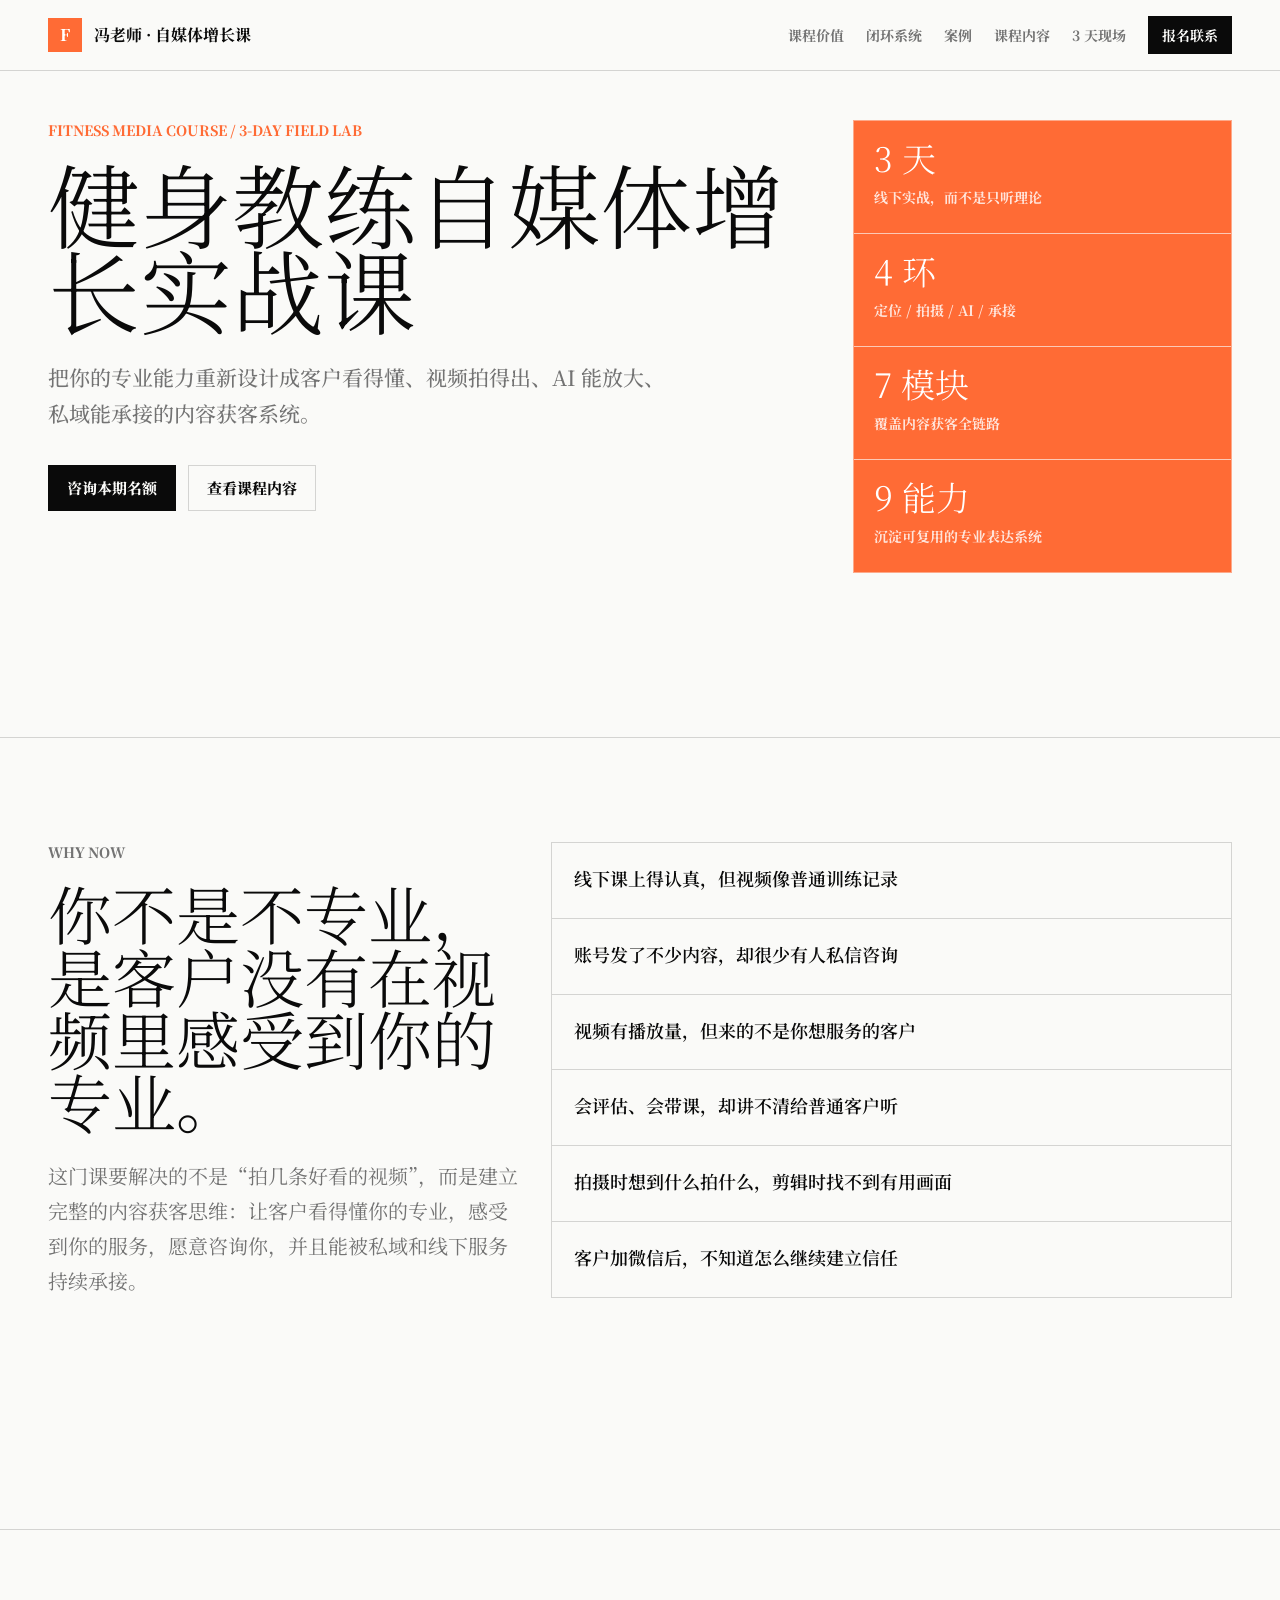
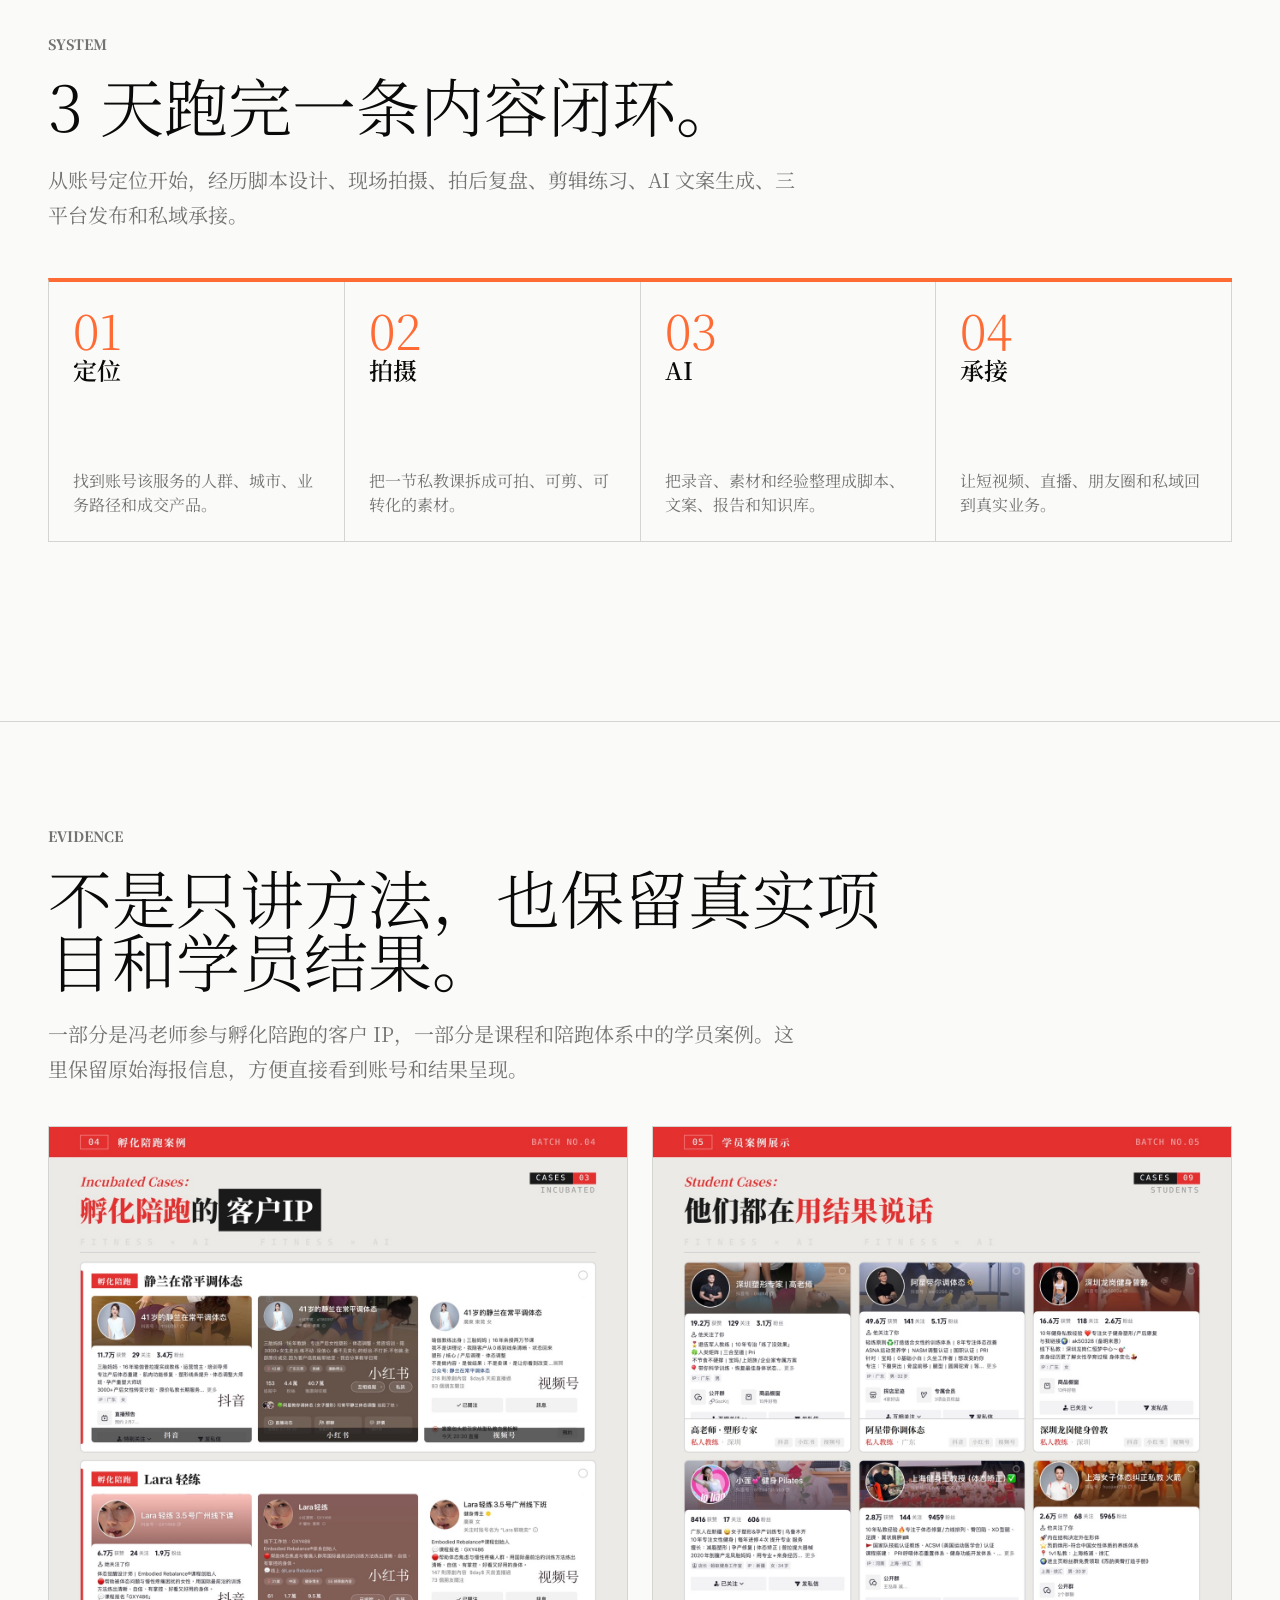
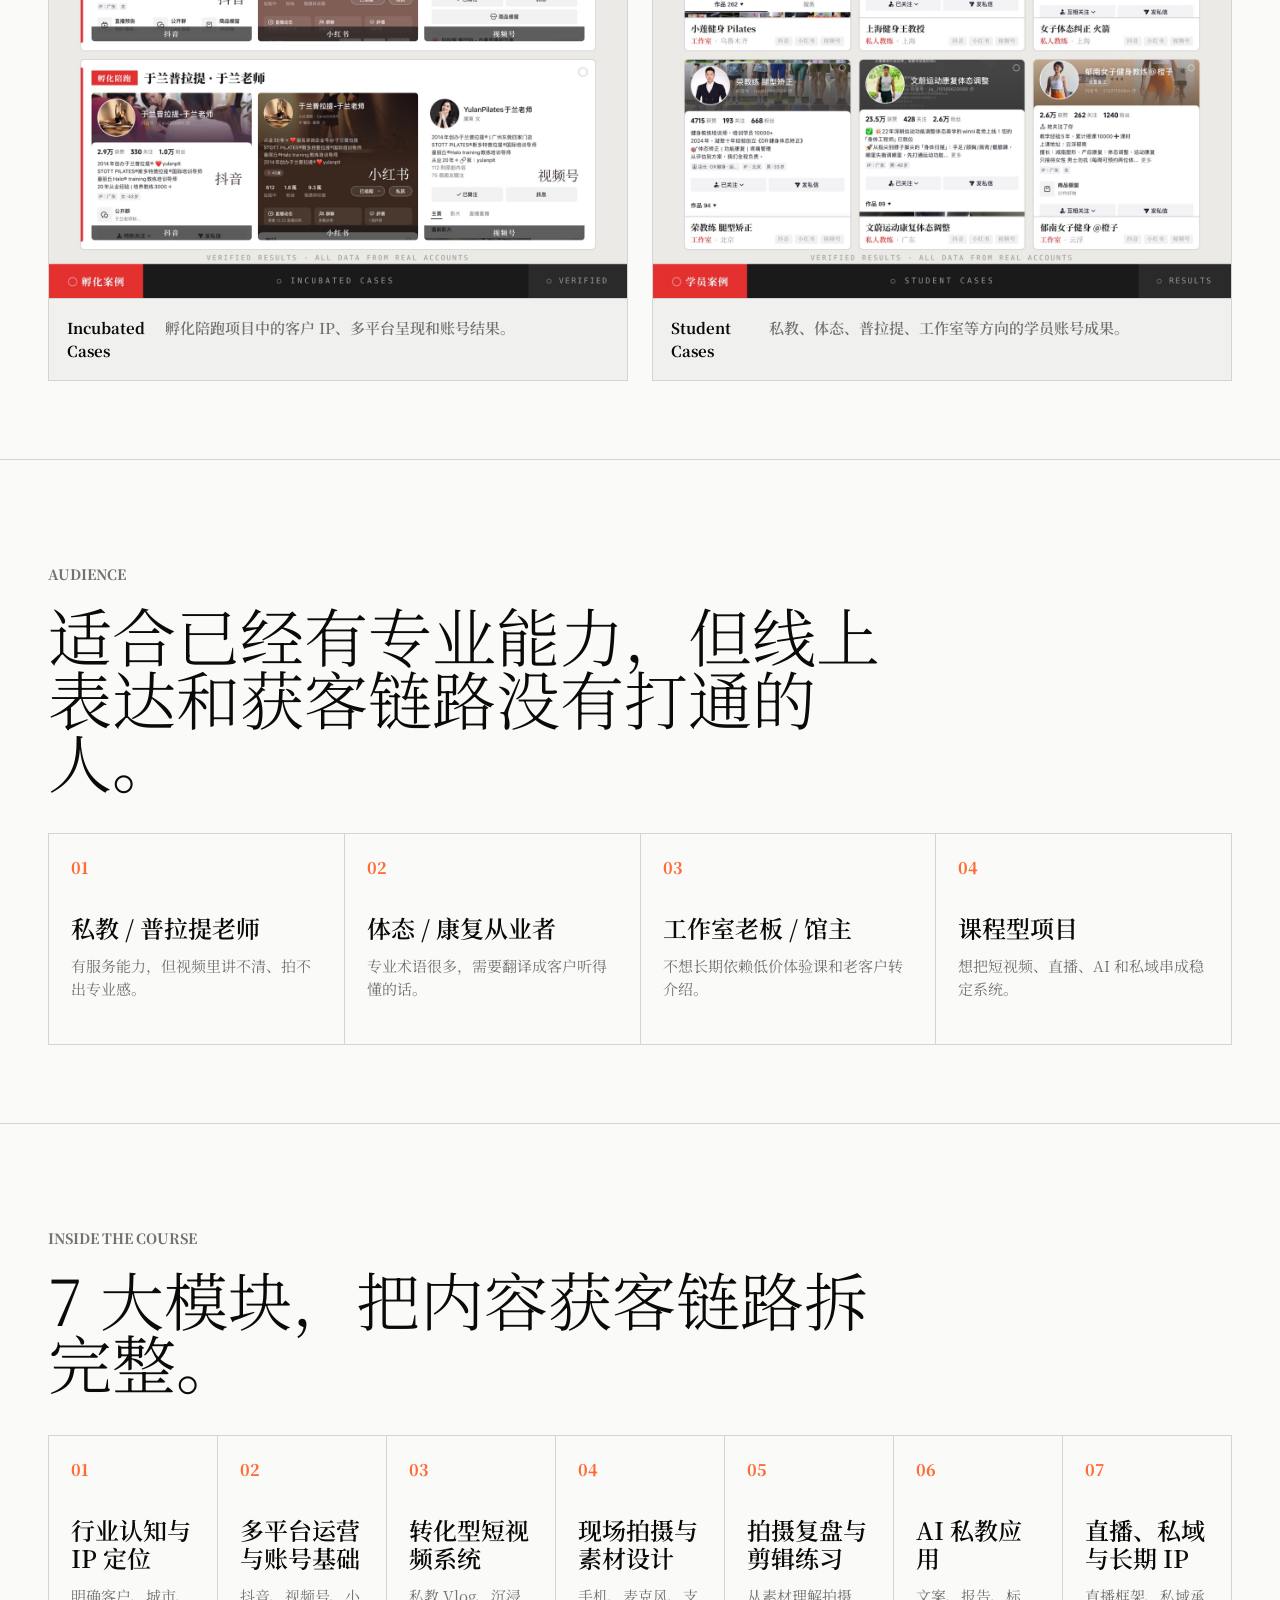
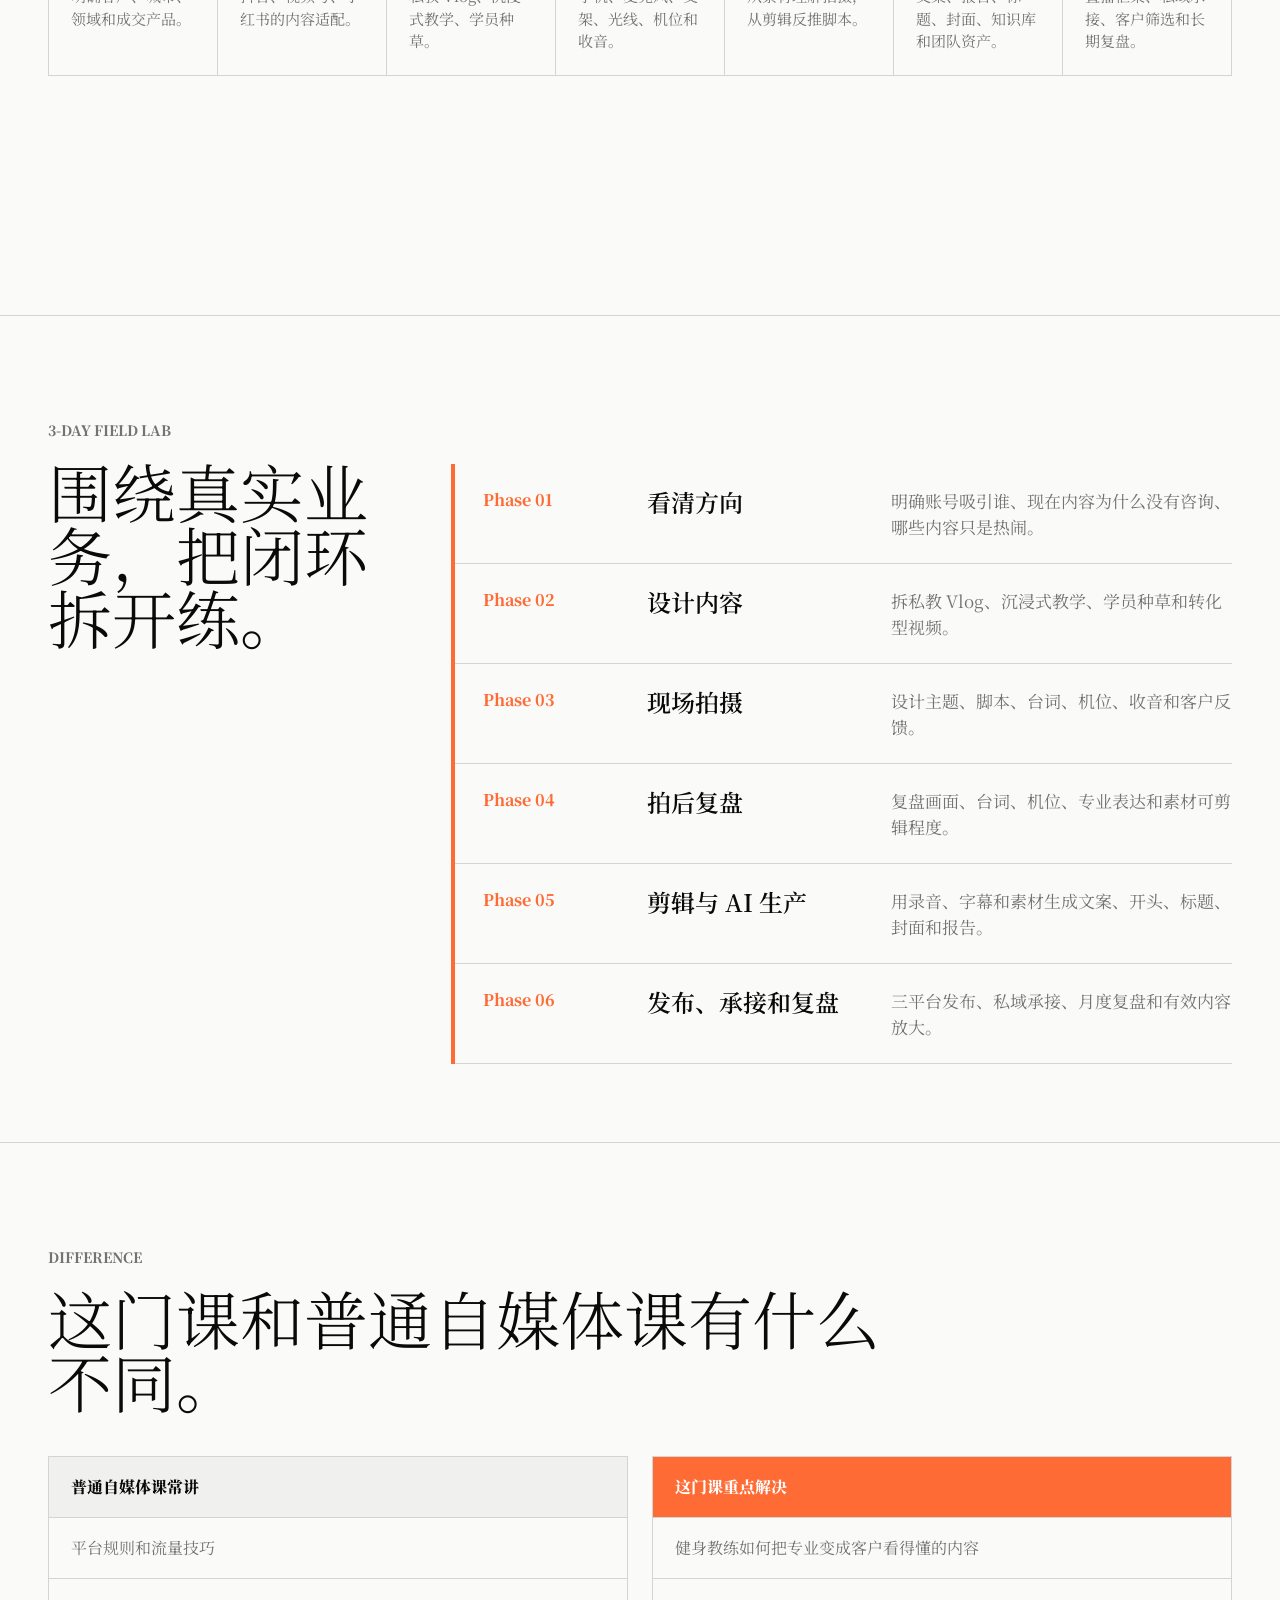
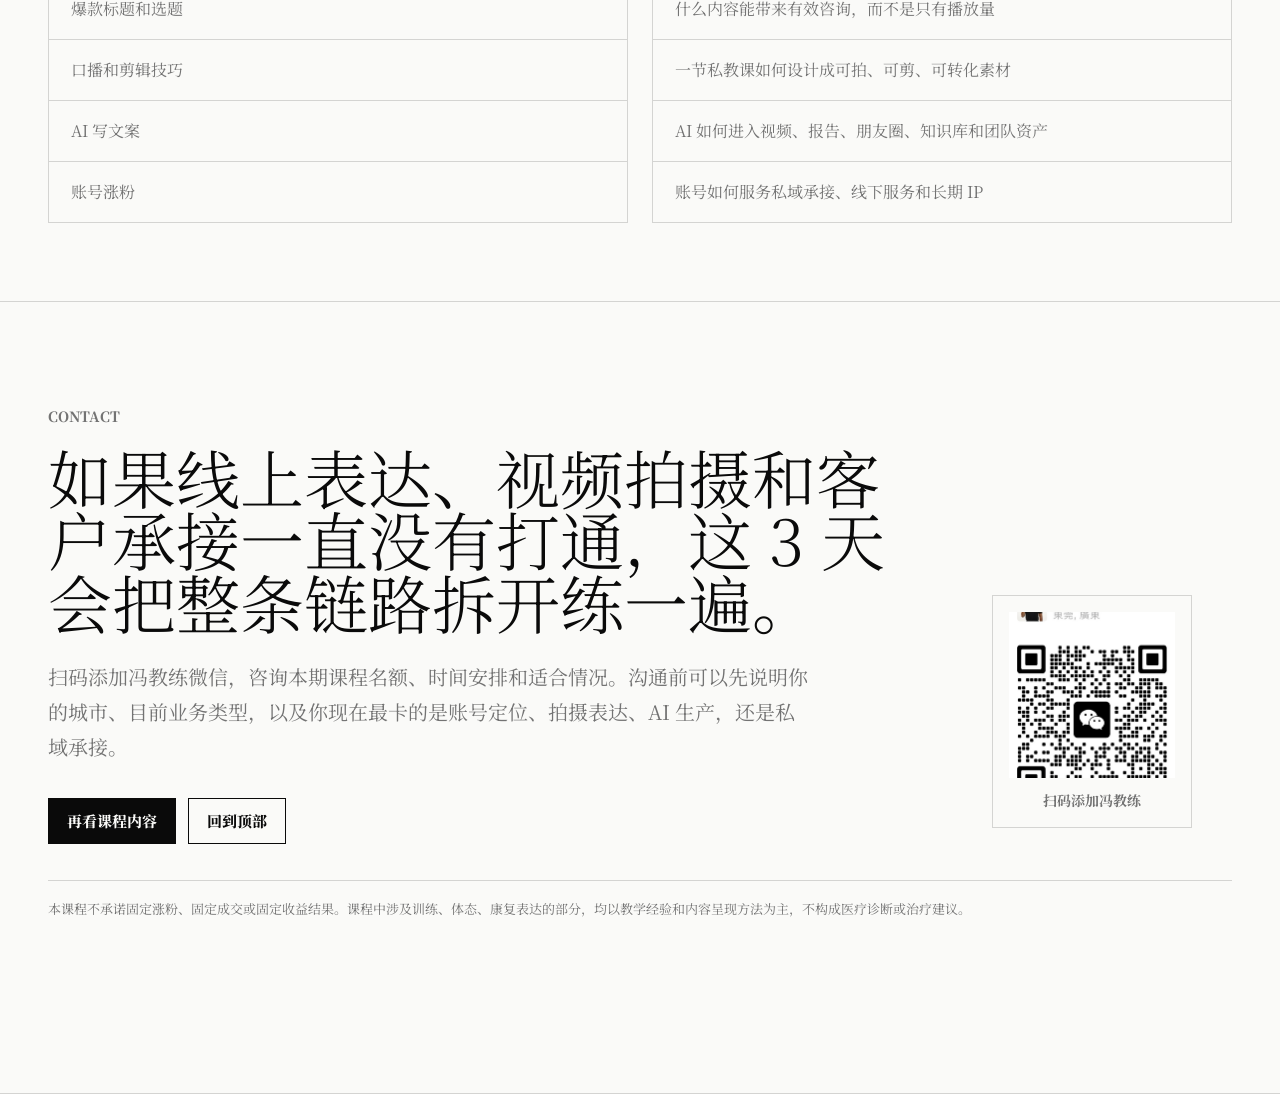
==== commit 3cc1dcd7: "Use serif typography on course page" ====
--- a/fitness-media-course/index.html
+++ b/fitness-media-course/index.html
@@ -7,7 +7,7 @@
   <meta name="description" content="3 天线下实战，把健身教练的专业能力重新设计成客户看得懂、视频拍得出、AI 能放大、私域能承接的内容获客系统。">
   <link rel="preconnect" href="https://fonts.googleapis.com">
   <link rel="preconnect" href="https://fonts.gstatic.com" crossorigin>
-  <link href="https://fonts.googleapis.com/css2?family=Inter:wght@300;400;500;600;700;800&family=Noto+Sans+SC:wght@400;500;600;700;800&display=swap" rel="stylesheet">
+  <link href="https://fonts.googleapis.com/css2?family=Noto+Serif+SC:wght@400;500;600;700;900&display=swap" rel="stylesheet">
   <style>
     :root {
       --paper: #fafaf8;
@@ -35,7 +35,7 @@
       margin: 0;
       background: var(--paper);
       color: var(--ink);
-      font-family: Inter, "Noto Sans SC", "Microsoft YaHei UI", sans-serif;
+      font-family: "Noto Serif SC", "Songti SC", "STSong", "SimSun", Georgia, serif;
       line-height: 1.5;
       letter-spacing: 0;
       text-rendering: optimizeLegibility;
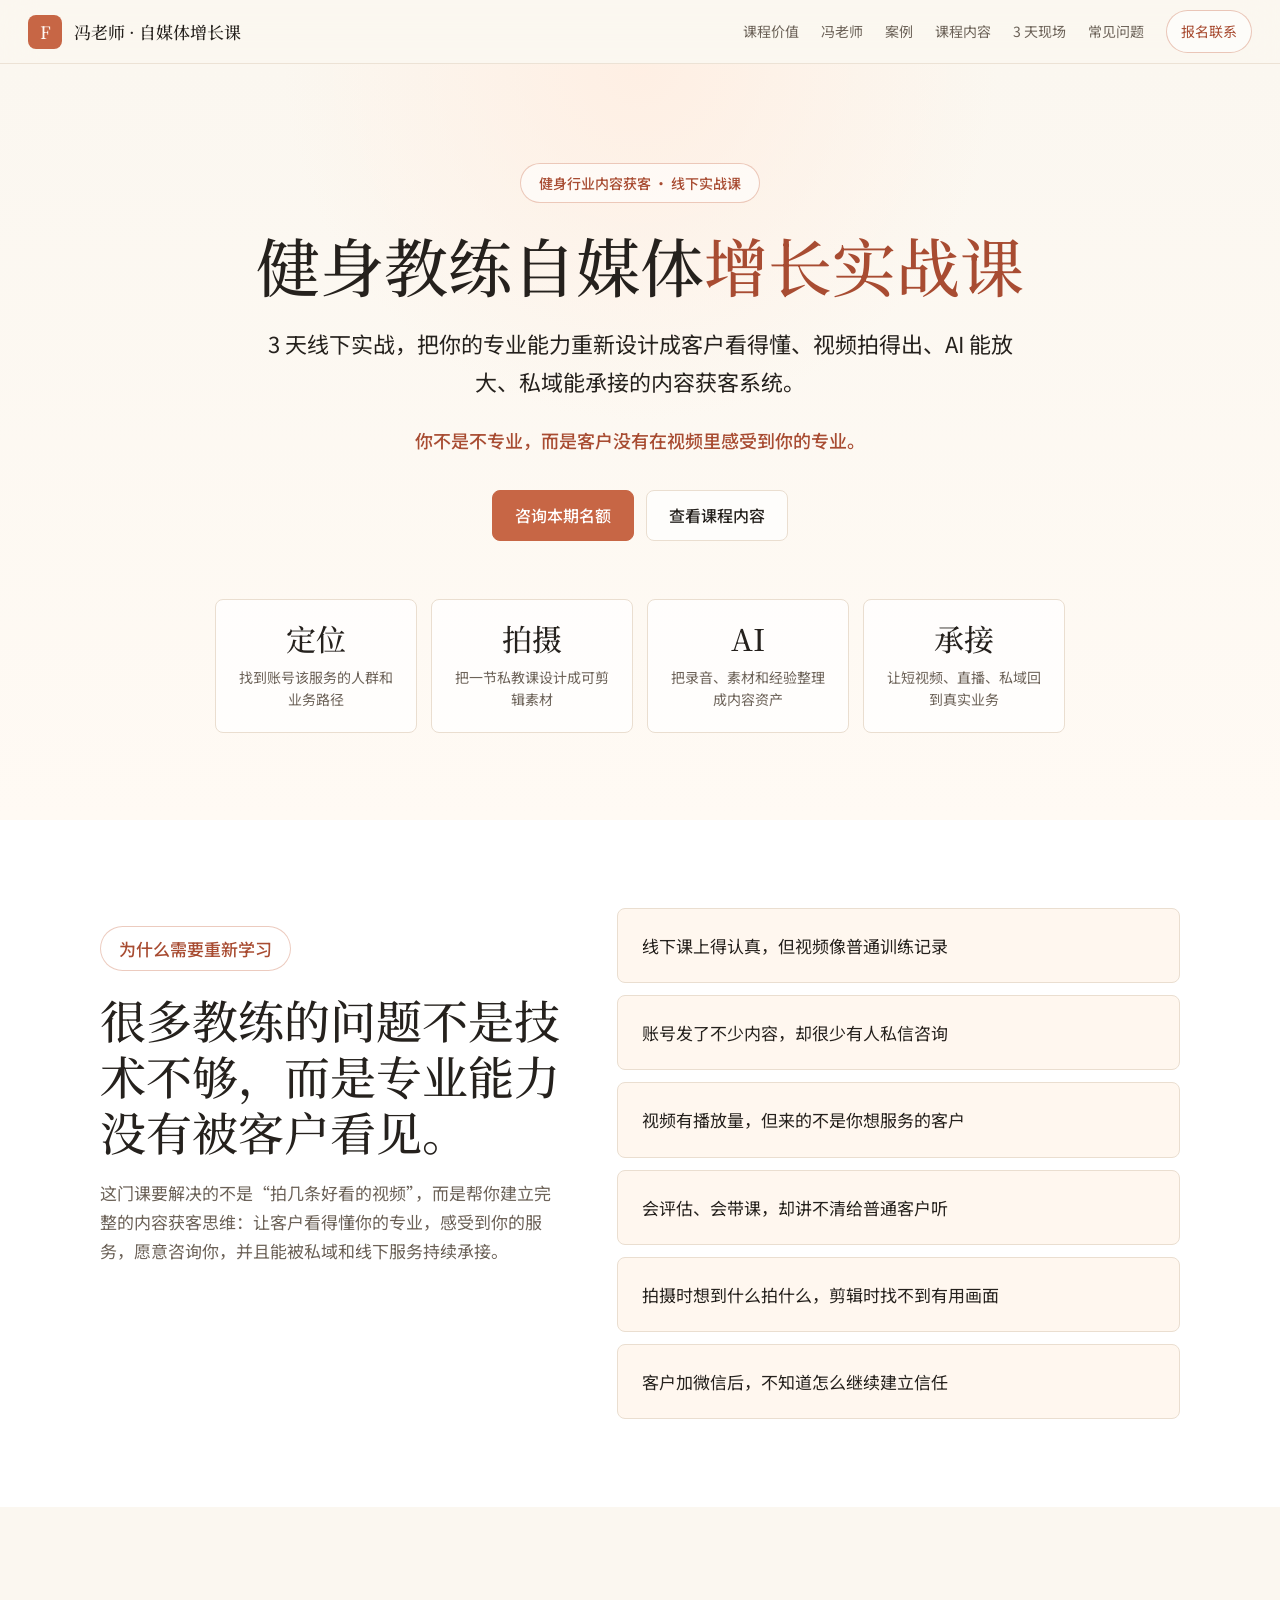
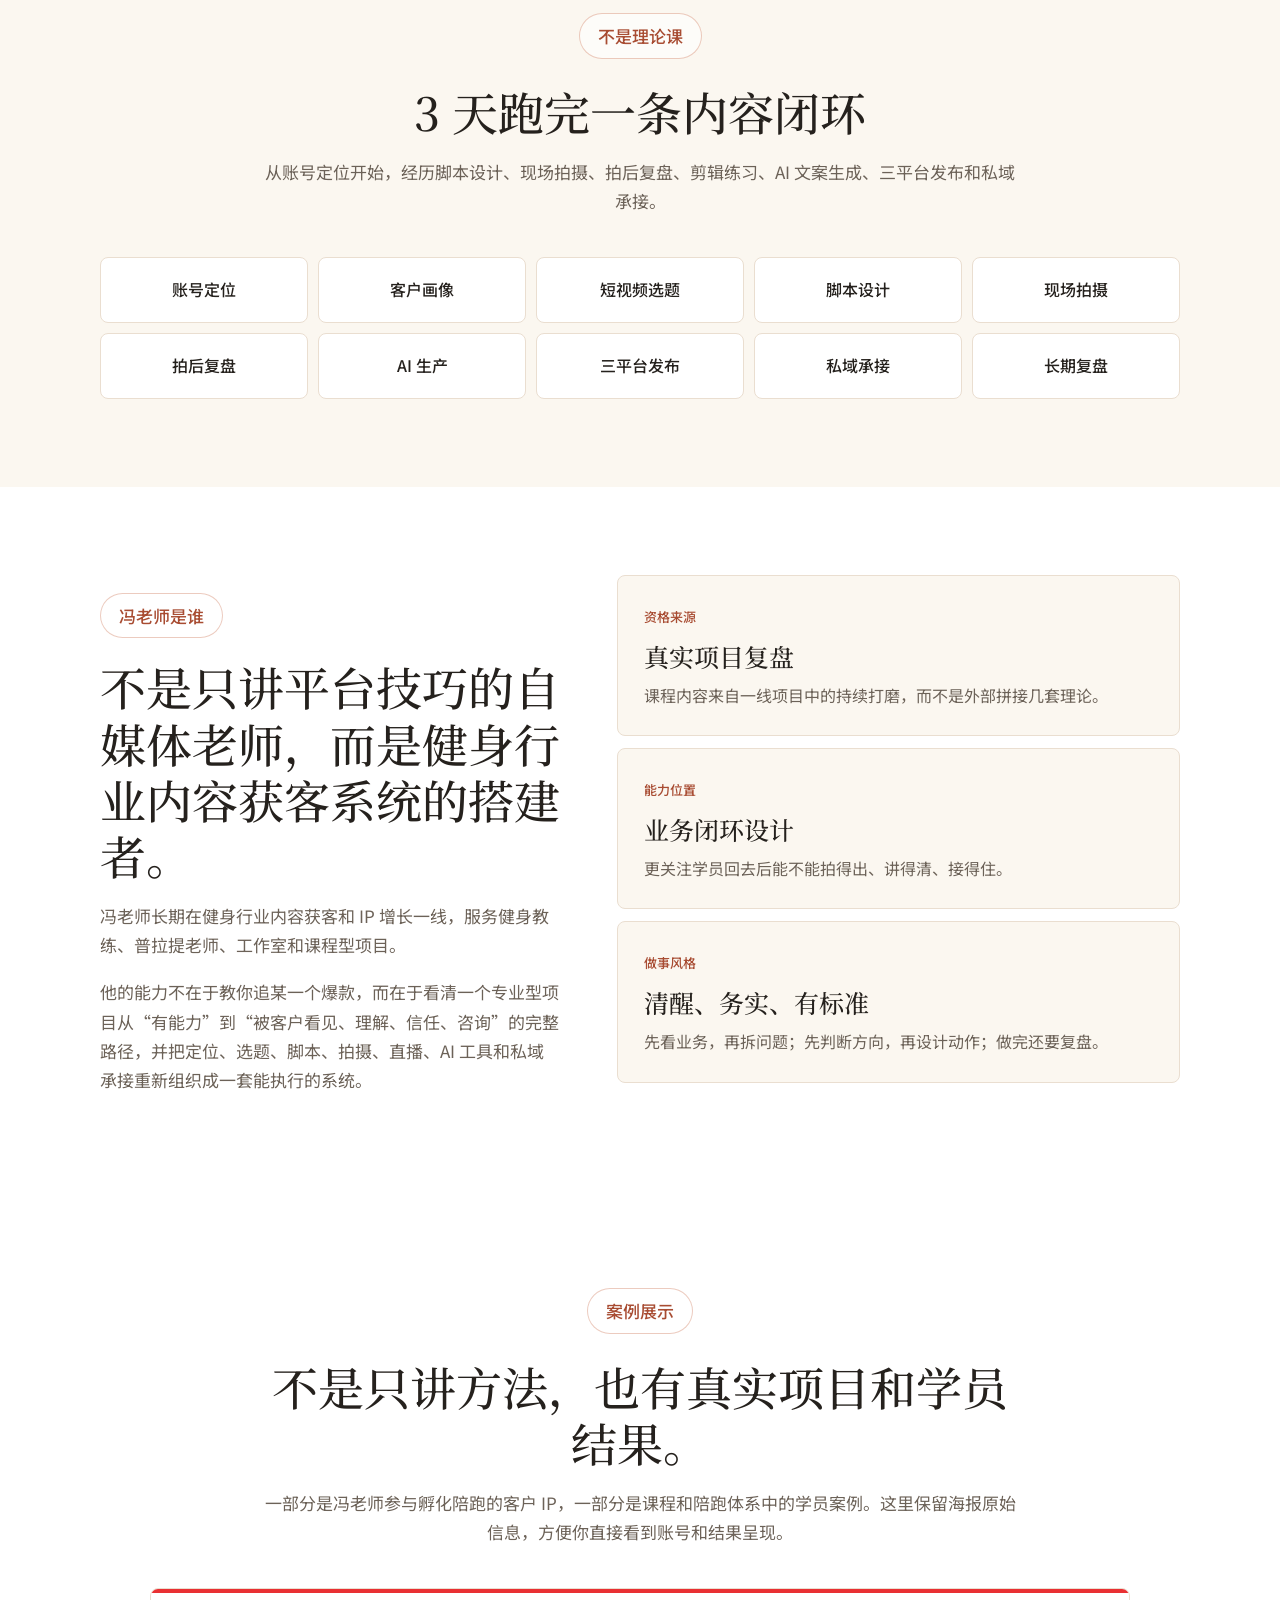
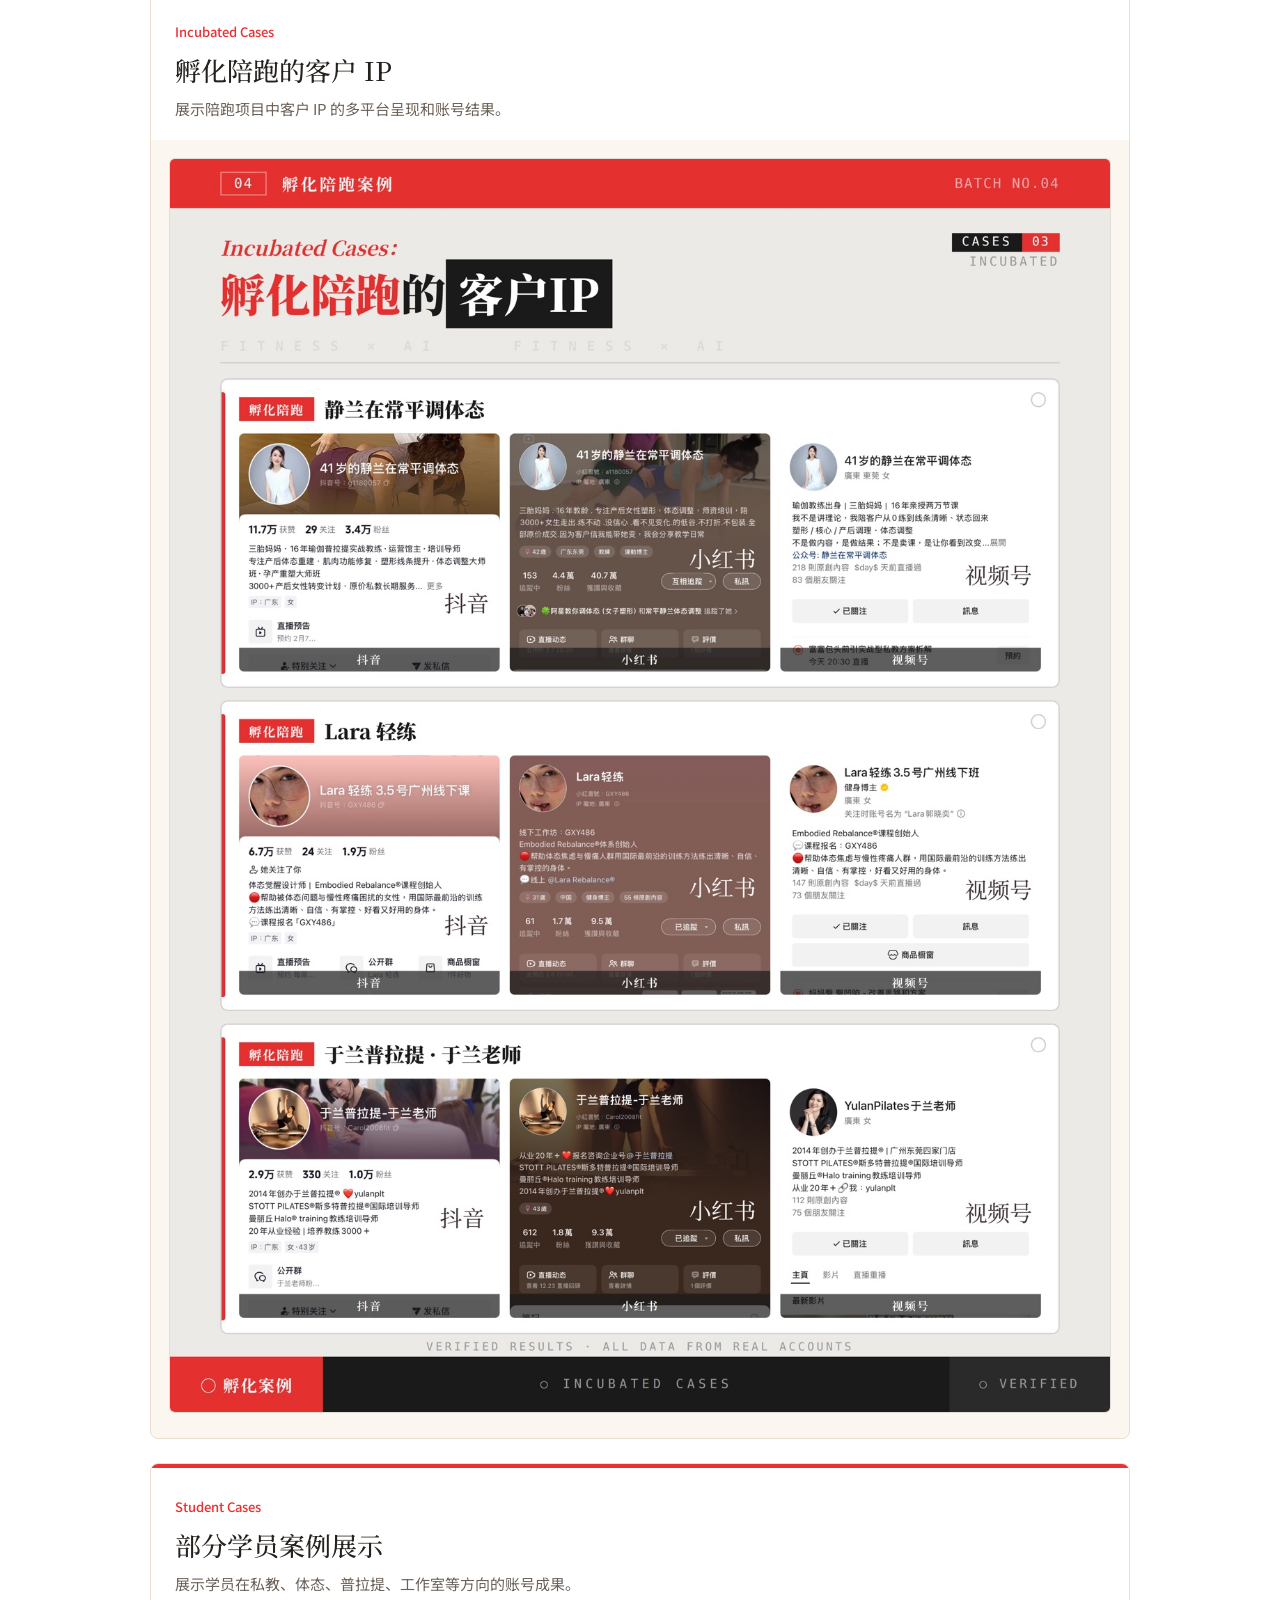
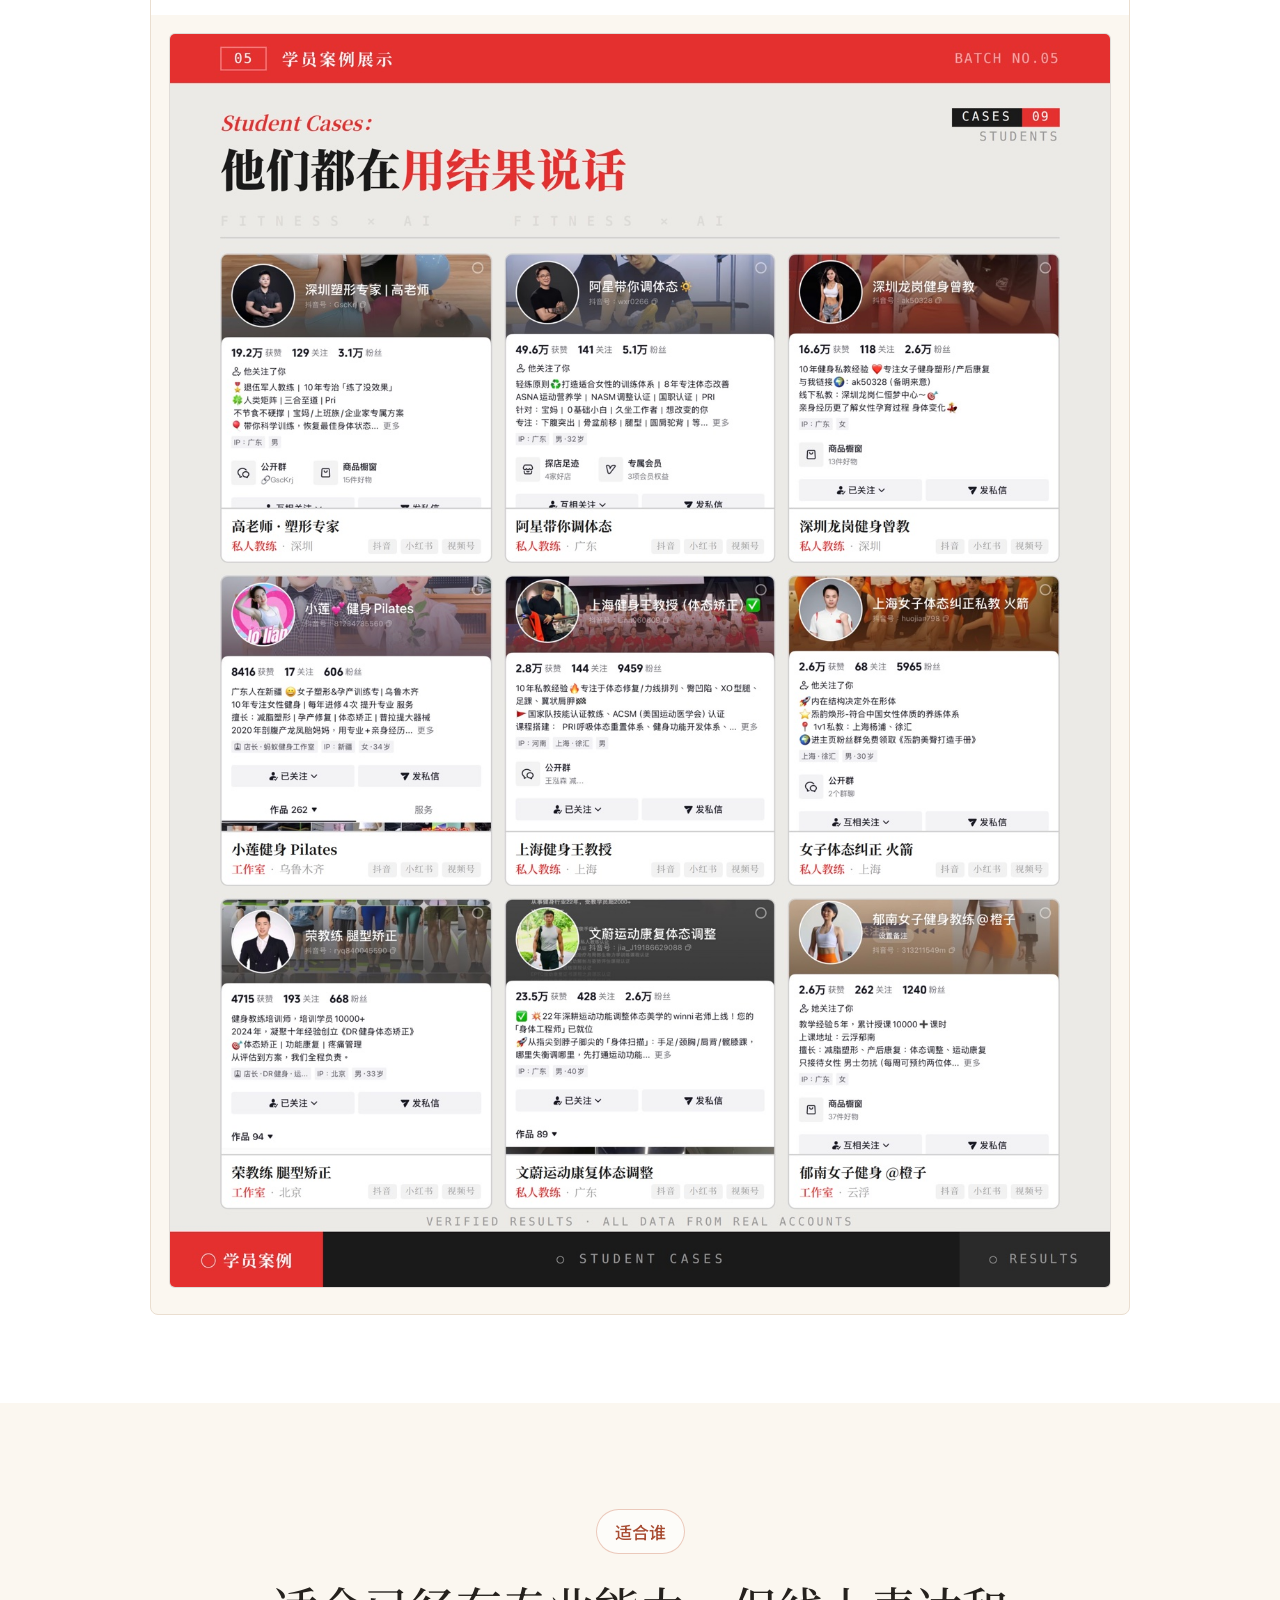
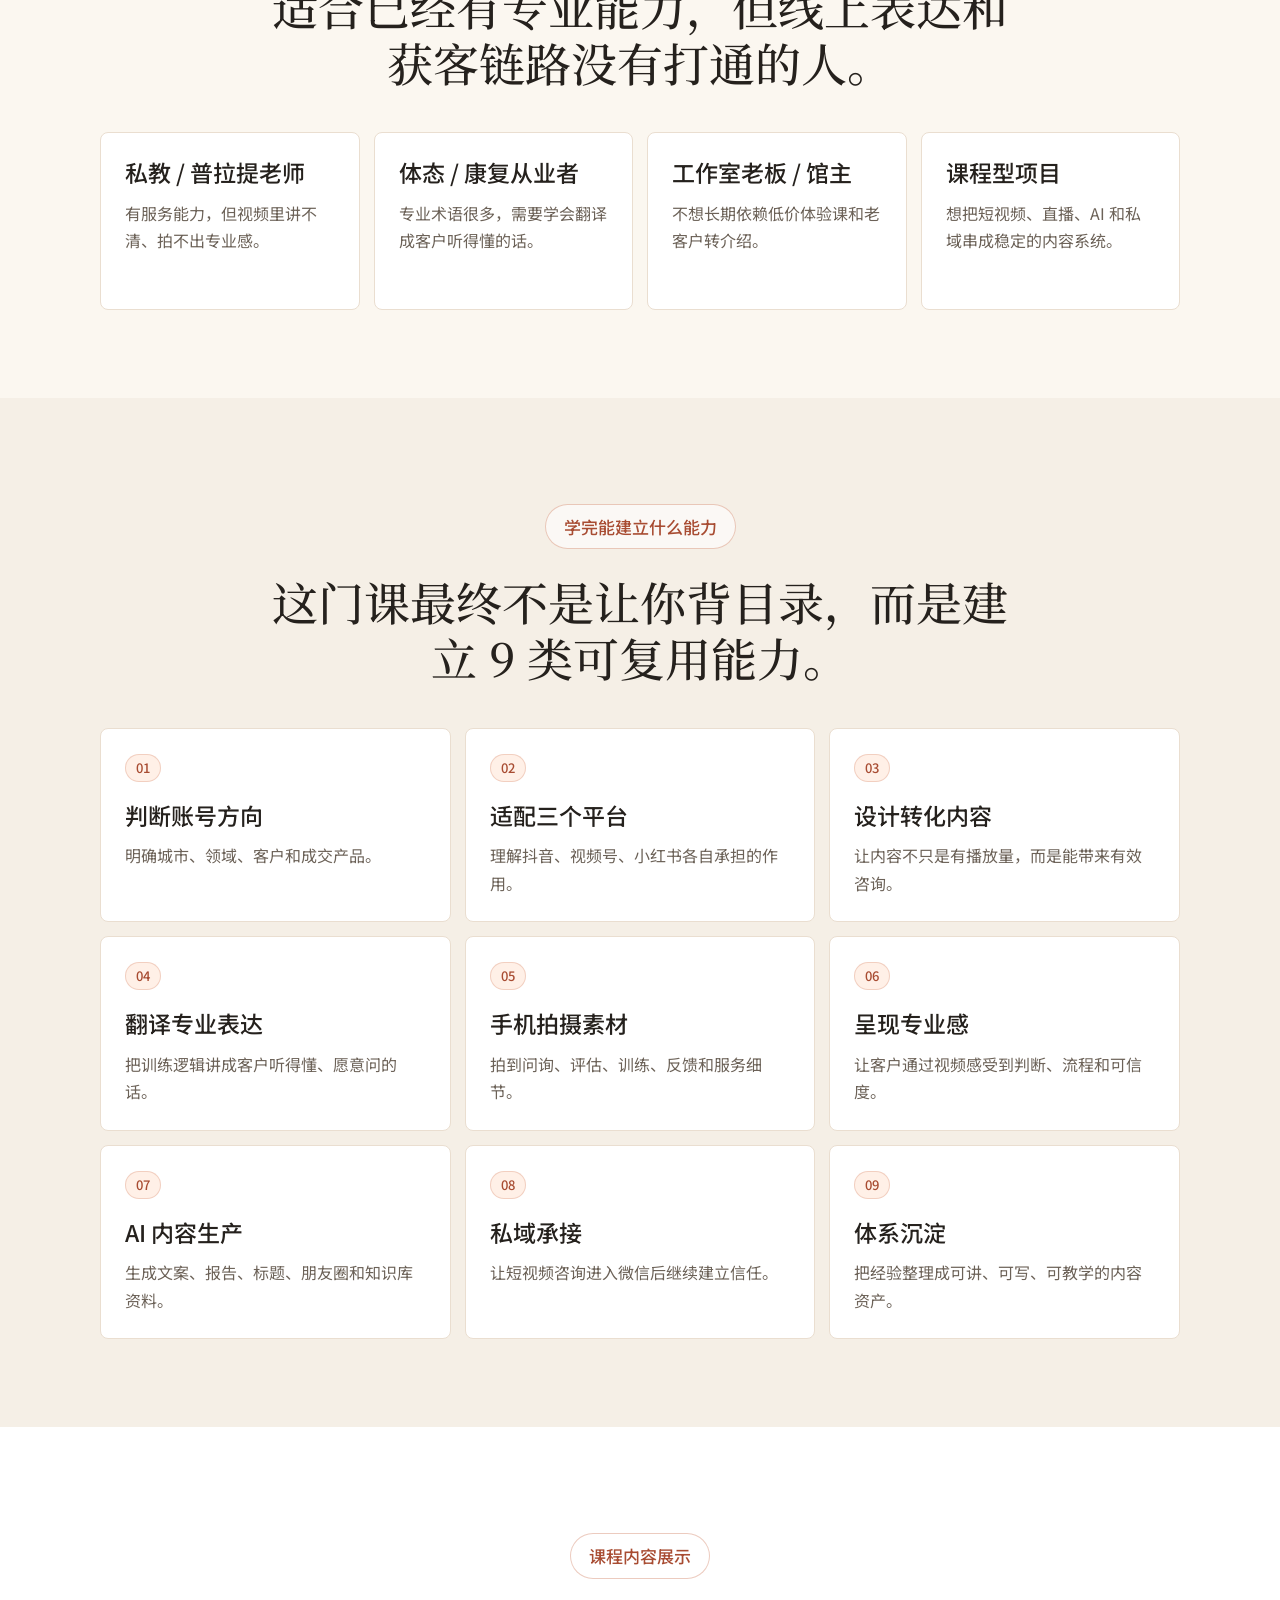
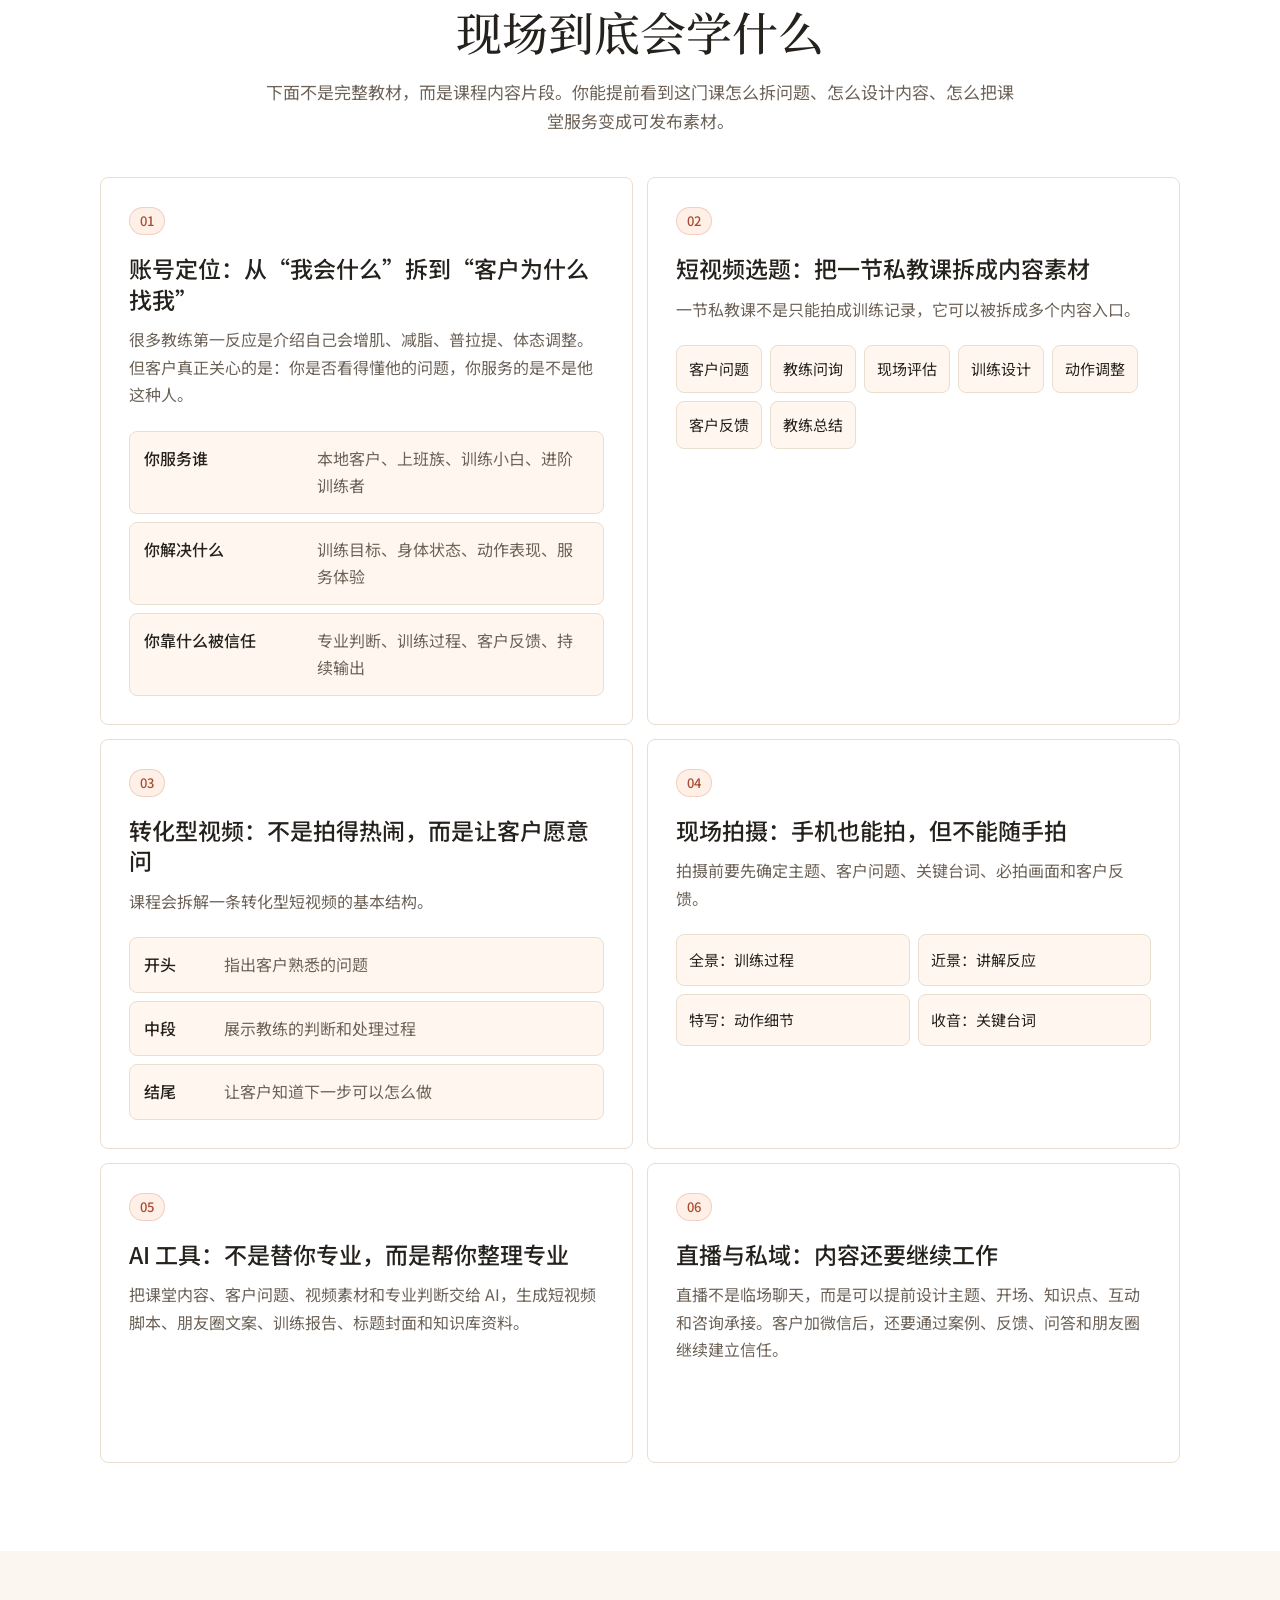
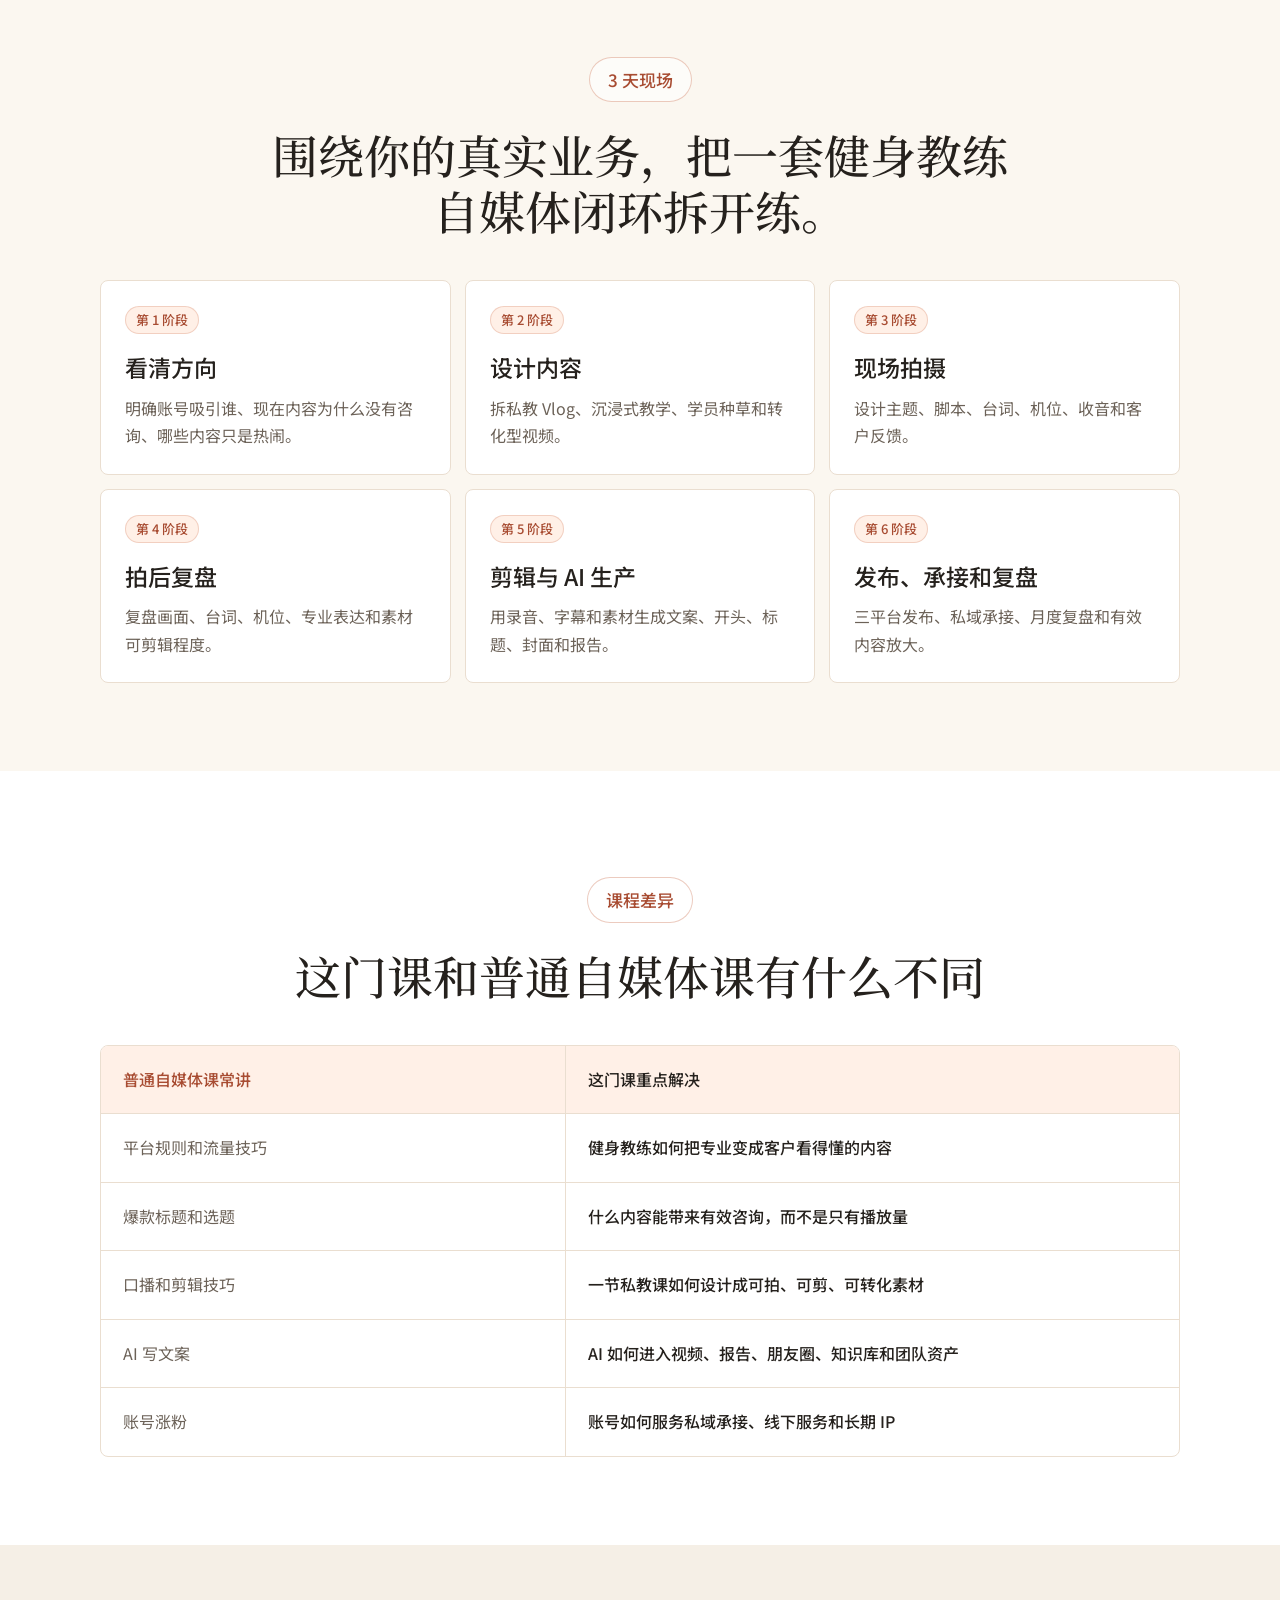
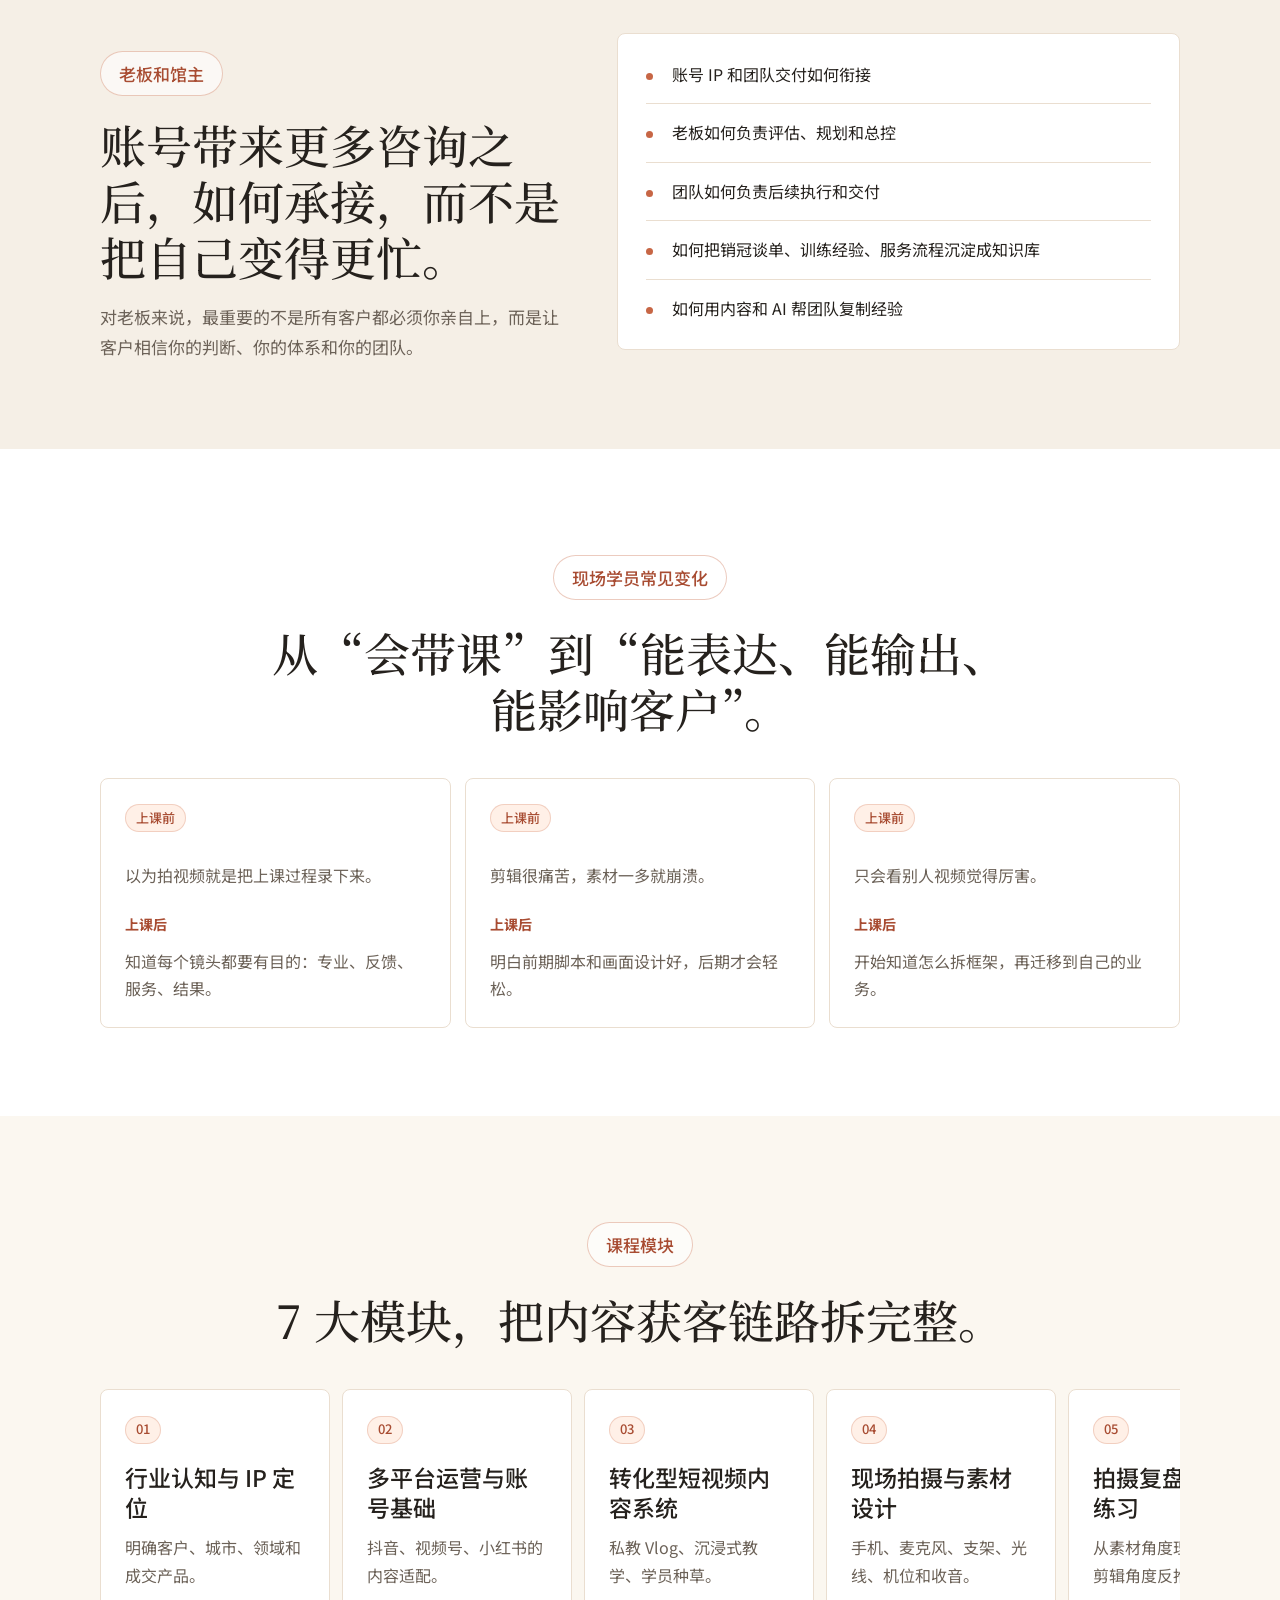
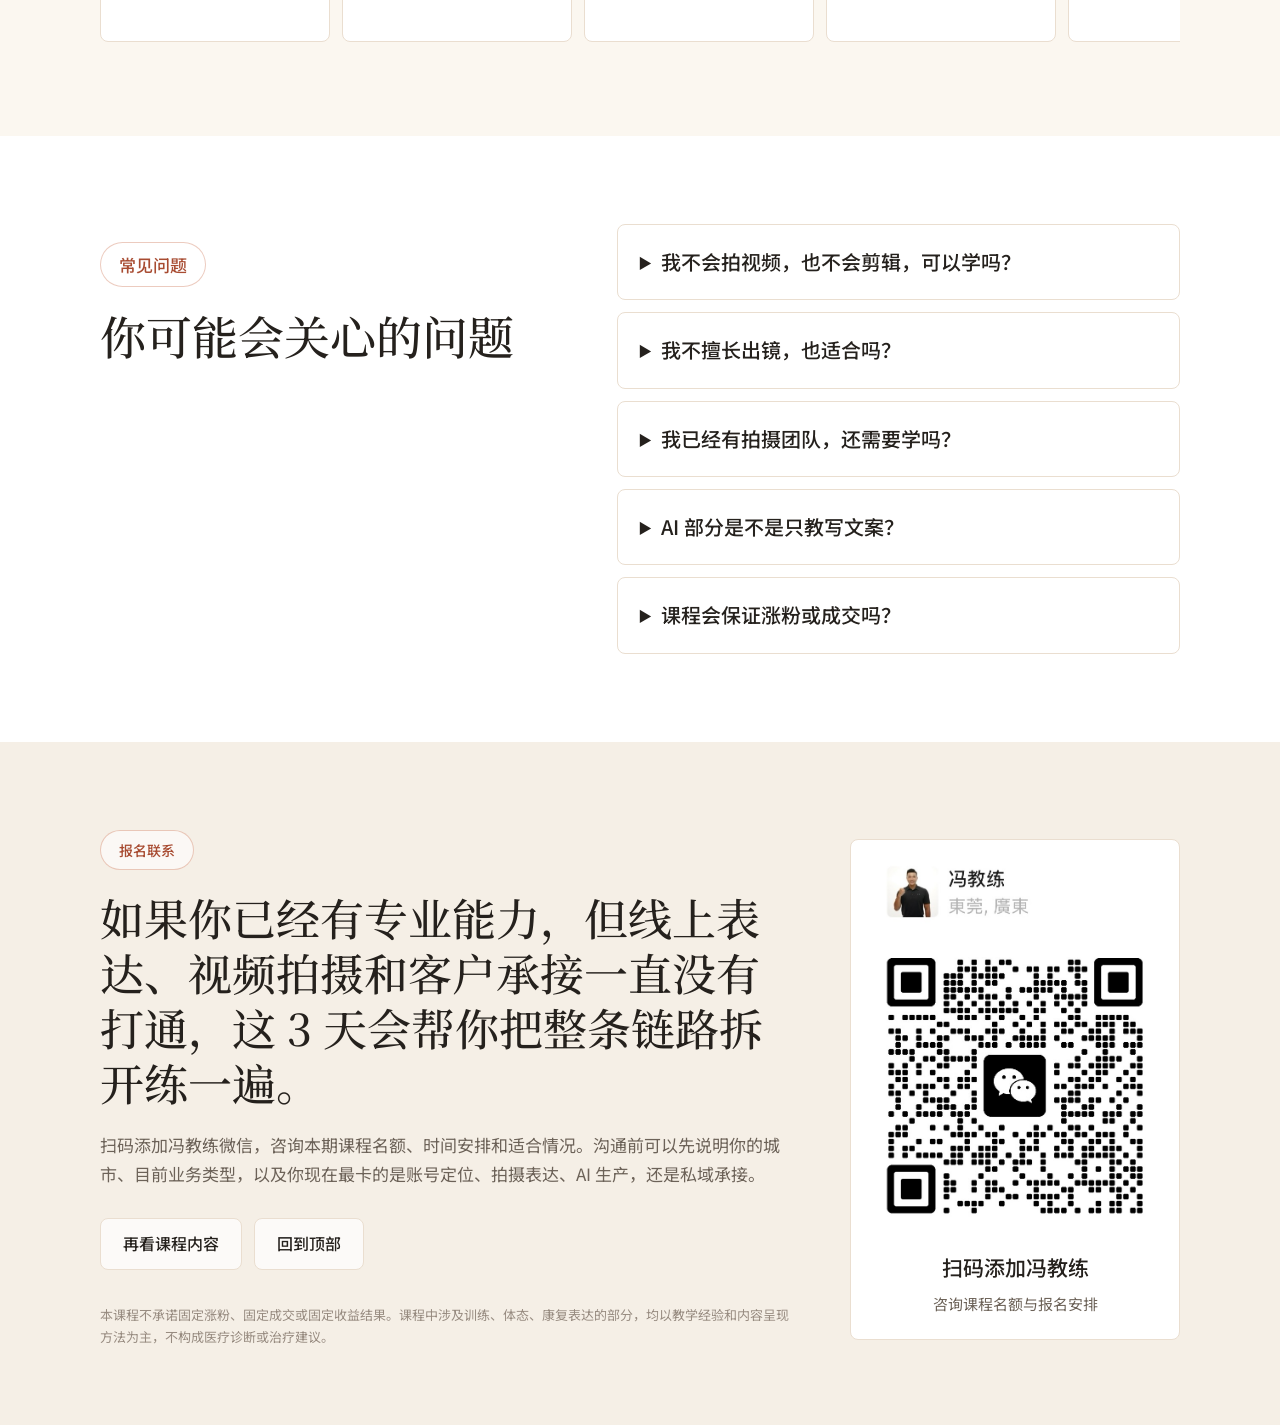
==== commit 27798728: "Restore selected fitness course page version" ====
--- a/fitness-media-course/index.html
+++ b/fitness-media-course/index.html
@@ -1,784 +1,568 @@
 <!doctype html>
 <html lang="zh-CN">
-<head>
-  <meta charset="utf-8">
-  <meta name="viewport" content="width=device-width, initial-scale=1">
-  <title>健身教练自媒体增长实战课 · 瑞士风重构版</title>
-  <meta name="description" content="3 天线下实战，把健身教练的专业能力重新设计成客户看得懂、视频拍得出、AI 能放大、私域能承接的内容获客系统。">
-  <link rel="preconnect" href="https://fonts.googleapis.com">
-  <link rel="preconnect" href="https://fonts.gstatic.com" crossorigin>
-  <link href="https://fonts.googleapis.com/css2?family=Noto+Serif+SC:wght@400;500;600;700;900&display=swap" rel="stylesheet">
-  <style>
-    :root {
-      --paper: #fafaf8;
-      --ink: #0a0a0a;
-      --grey-1: #f0f0ee;
-      --grey-2: #d4d4d2;
-      --grey-3: #737373;
-      --accent: #ff6b35;
-      --accent-on: #ffffff;
-      --max: 1240px;
-      --gutter: 48px;
-      --rule: 1px solid var(--grey-2);
-      color-scheme: light;
-    }
-
-    * {
-      box-sizing: border-box;
-    }
-
-    html {
-      scroll-behavior: smooth;
-    }
-
-    body {
-      margin: 0;
-      background: var(--paper);
-      color: var(--ink);
-      font-family: "Noto Serif SC", "Songti SC", "STSong", "SimSun", Georgia, serif;
-      line-height: 1.5;
-      letter-spacing: 0;
-      text-rendering: optimizeLegibility;
-    }
-
-    img {
-      display: block;
-      max-width: 100%;
-      height: auto;
-    }
-
-    a {
-      color: inherit;
-    }
-
-    .site-header {
-      position: fixed;
-      inset: 0 0 auto;
-      z-index: 40;
-      display: grid;
-      grid-template-columns: 1fr auto;
-      align-items: center;
-      gap: 24px;
-      padding: 16px var(--gutter);
-      border-bottom: var(--rule);
-      background: rgba(250, 250, 248, .94);
-    }
-
-    .brand {
-      display: flex;
-      align-items: center;
-      gap: 12px;
-      min-width: 0;
-      text-decoration: none;
-      font-weight: 700;
-    }
-
-    .brand-mark {
-      display: grid;
-      place-items: center;
-      width: 34px;
-      height: 34px;
-      background: var(--accent);
-      color: var(--accent-on);
-      font-weight: 800;
-      flex: 0 0 auto;
-    }
-
-    .nav {
-      display: flex;
-      align-items: center;
-      gap: 22px;
-      font-size: 14px;
-      font-weight: 700;
-      white-space: nowrap;
-    }
-
-    .nav a {
-      text-decoration: none;
-      color: var(--grey-3);
-    }
-
-    .nav .nav-cta {
-      min-height: 38px;
-      display: inline-flex;
-      align-items: center;
-      padding: 0 14px;
-      background: var(--ink);
-      color: var(--paper);
-    }
-
-    main {
-      overflow: hidden;
-    }
-
-    .section {
-      min-height: 88svh;
-      padding: 104px var(--gutter) 78px;
-      border-bottom: var(--rule);
-      background: var(--paper);
-    }
-
-    .section.hero {
-      min-height: 82svh;
-      padding-top: 120px;
-      background: var(--paper);
-      color: var(--ink);
-      border-bottom: var(--rule);
-    }
-
-    .section.tight {
-      min-height: auto;
-    }
-
-    .inner {
-      width: min(100%, var(--max));
-      margin: 0 auto;
-    }
-
-    .grid-12 {
-      display: grid;
-      grid-template-columns: repeat(12, minmax(0, 1fr));
-      gap: 24px;
-    }
-
-    .span-2 { grid-column: span 2; }
-    .span-3 { grid-column: span 3; }
-    .span-4 { grid-column: span 4; }
-    .span-5 { grid-column: span 5; }
-    .span-6 { grid-column: span 6; }
-    .span-7 { grid-column: span 7; }
-    .span-8 { grid-column: span 8; }
-    .span-9 { grid-column: span 9; }
-
-    .meta {
-      margin: 0 0 18px;
-      color: var(--grey-3);
-      font-size: 14px;
-      font-weight: 800;
-      text-transform: uppercase;
-    }
-
-    .hero .meta {
-      color: var(--accent);
-    }
-
-    h1,
-    h2,
-    h3,
-    p {
-      margin-top: 0;
-    }
-
-    h1 {
-      margin-bottom: 0;
-      max-width: 920px;
-      font-size: 92px;
-      line-height: .94;
-      font-weight: 300;
-    }
-
-    h2 {
-      margin-bottom: 0;
-      max-width: 840px;
-      font-size: 64px;
-      line-height: .98;
-      font-weight: 300;
-    }
-
-    h3 {
-      margin-bottom: 12px;
-      font-size: 24px;
-      line-height: 1.2;
-      font-weight: 600;
-    }
-
-    .lead {
-      margin: 28px 0 0;
-      max-width: 620px;
-      color: var(--grey-3);
-      font-size: 21px;
-      line-height: 1.7;
-      font-weight: 500;
-    }
-
-    .body-large {
-      margin: 26px 0 0;
-      max-width: 760px;
-      color: var(--grey-3);
-      font-size: 20px;
-      line-height: 1.75;
-    }
-
-    .btn-row {
-      display: flex;
-      flex-wrap: wrap;
-      gap: 12px;
-      margin-top: 34px;
-    }
-
-    .btn {
-      min-height: 46px;
-      display: inline-flex;
-      align-items: center;
-      justify-content: center;
-      padding: 0 18px;
-      border: 1px solid currentColor;
-      border-radius: 0;
-      text-decoration: none;
-      font-size: 15px;
-      font-weight: 800;
-      white-space: normal;
-    }
-
-    .btn.primary {
-      background: var(--ink);
-      color: var(--paper);
-      border-color: var(--ink);
-    }
-
-    .hero .btn.primary {
-      background: var(--ink);
-      color: var(--paper);
-      border-color: var(--ink);
-    }
-
-    .hero .btn.secondary {
-      color: var(--ink);
-      border-color: var(--grey-2);
-    }
-
-    .hero-aside {
-      align-self: end;
-      display: grid;
-      gap: 1px;
-      background: rgba(255, 107, 53, .34);
-      border: 1px solid rgba(255, 107, 53, .34);
-    }
-
-    .hero-fact {
-      min-height: 112px;
-      padding: 20px;
-      background: var(--accent);
-      color: var(--accent-on);
-    }
-
-    .hero-fact strong {
-      display: block;
-      font-size: 34px;
-      line-height: 1;
-      font-weight: 300;
-    }
-
-    .hero-fact span {
-      display: block;
-      margin-top: 12px;
-      font-size: 14px;
-      font-weight: 700;
-      color: rgba(255, 255, 255, .82);
-    }
-
-    .pain-list {
-      display: grid;
-      gap: 1px;
-      background: var(--grey-2);
-      border: var(--rule);
-    }
-
-    .pain-list p {
-      margin: 0;
-      padding: 22px;
-      background: var(--paper);
-      font-size: 18px;
-      font-weight: 600;
-    }
-
-    .system-board {
-      margin-top: 46px;
-      display: grid;
-      grid-template-columns: repeat(4, minmax(0, 1fr));
-      border-top: 4px solid var(--accent);
-      border-left: var(--rule);
-    }
-
-    .system-board article {
-      min-height: 260px;
-      display: flex;
-      flex-direction: column;
-      justify-content: space-between;
-      padding: 24px;
-      border-right: var(--rule);
-      border-bottom: var(--rule);
-      background: var(--paper);
-    }
-
-    .system-board strong {
-      color: var(--accent);
-      font-size: 48px;
-      line-height: 1;
-      font-weight: 300;
-    }
-
-    .system-board p {
-      margin: 18px 0 0;
-      color: var(--grey-3);
-      font-size: 16px;
-    }
-
-    .image-proof {
-      display: grid;
-      grid-template-columns: repeat(2, minmax(0, 1fr));
-      gap: 24px;
-      margin-top: 40px;
-    }
-
-    .poster {
-      margin: 0;
-      border: var(--rule);
-      background: var(--grey-1);
-    }
-
-    .poster img {
-      width: 100%;
-      aspect-ratio: 3 / 4;
-      object-fit: cover;
-      object-position: top center;
-    }
-
-    .poster figcaption {
-      display: grid;
-      grid-template-columns: 80px 1fr;
-      gap: 18px;
-      padding: 18px;
-      border-top: var(--rule);
-      color: var(--grey-3);
-      font-size: 15px;
-      font-weight: 600;
-    }
-
-    .poster figcaption strong {
-      color: var(--ink);
-    }
-
-    .audience-grid,
-    .module-grid {
-      display: grid;
-      grid-template-columns: repeat(4, minmax(0, 1fr));
-      gap: 1px;
-      margin-top: 42px;
-      background: var(--grey-2);
-      border: var(--rule);
-    }
-
-    .module-grid {
-      grid-template-columns: repeat(7, minmax(0, 1fr));
-    }
-
-    .audience-grid article,
-    .module-grid article {
-      min-height: 210px;
-      padding: 22px;
-      background: var(--paper);
-    }
-
-    .audience-grid span,
-    .module-grid span {
-      display: block;
-      margin-bottom: 34px;
-      color: var(--accent);
-      font-weight: 800;
-    }
-
-    .audience-grid p,
-    .module-grid p {
-      margin-bottom: 0;
-      color: var(--grey-3);
-      font-size: 15px;
-    }
-
-    .timeline {
-      margin-top: 44px;
-      border-left: 4px solid var(--accent);
-    }
-
-    .timeline article {
-      display: grid;
-      grid-template-columns: 140px 220px 1fr;
-      gap: 24px;
-      padding: 24px 0 24px 28px;
-      border-bottom: var(--rule);
-      align-items: start;
-    }
-
-    .timeline span {
-      color: var(--accent);
-      font-weight: 800;
-    }
-
-    .timeline h3 {
-      margin-bottom: 0;
-    }
-
-    .timeline p {
-      margin-bottom: 0;
-      color: var(--grey-3);
-      font-size: 17px;
-    }
-
-    .compare {
-      margin-top: 44px;
-      display: grid;
-      grid-template-columns: 1fr 1fr;
-      gap: 24px;
-    }
-
-    .compare-column {
-      border: var(--rule);
-    }
-
-    .compare-column header {
-      padding: 18px 22px;
-      background: var(--grey-1);
-      border-bottom: var(--rule);
-      font-weight: 800;
-    }
-
-    .compare-column p {
-      margin: 0;
-      padding: 18px 22px;
-      border-bottom: var(--rule);
-      color: var(--grey-3);
-      font-size: 16px;
-    }
-
-    .compare-column p:last-child {
-      border-bottom: 0;
-    }
-
-    .compare-column.accent header {
-      background: var(--accent);
-      color: var(--accent-on);
-    }
-
-    .contact-panel {
-      display: grid;
-      grid-template-columns: minmax(0, 1fr) 280px;
-      gap: 42px;
-      align-items: end;
-    }
-
-    .qr {
-      border: var(--rule);
-      background: var(--paper);
-      padding: 16px;
-    }
-
-    .qr img {
-      width: 100%;
-      aspect-ratio: 1;
-      object-fit: cover;
-    }
-
-    .qr p {
-      margin: 12px 0 0;
-      color: var(--grey-3);
-      font-size: 14px;
-      font-weight: 700;
-      text-align: center;
-    }
-
-    .legal {
-      margin-top: 36px;
-      padding-top: 18px;
-      border-top: var(--rule);
-      color: var(--grey-3);
-      font-size: 13px;
-    }
-
-    @media (max-width: 980px) {
-      :root {
-        --gutter: 20px;
-      }
-
-      .site-header {
-        position: absolute;
-        grid-template-columns: 1fr auto;
-      }
-
-      .nav a:not(.nav-cta) {
-        display: none;
-      }
-
-      .section,
-      .section.hero {
-        min-height: auto;
-        padding: 94px var(--gutter) 68px;
-      }
-
-      .grid-12,
-      .image-proof,
-      .compare,
-      .contact-panel {
-        grid-template-columns: 1fr;
-      }
-
-      .span-2,
-      .span-3,
-      .span-4,
-      .span-5,
-      .span-6,
-      .span-7,
-      .span-8,
-      .span-9 {
-        grid-column: 1;
-      }
-
-      h1 {
-        font-size: 52px;
-        max-width: 9ch;
-      }
-
-      h2 {
-        font-size: 38px;
-      }
-
-      .lead,
-      .body-large {
-        font-size: 18px;
-      }
-
-      .hero-aside {
-        margin-top: 32px;
-        grid-template-columns: repeat(2, minmax(0, 1fr));
-      }
-
-      .hero-fact {
-        min-height: 96px;
-        padding: 16px;
-      }
-
-      .hero-fact strong {
-        font-size: 30px;
-      }
-
-      .system-board,
-      .audience-grid,
-      .module-grid {
-        grid-template-columns: 1fr;
-      }
-
-      .system-board article,
-      .audience-grid article,
-      .module-grid article {
-        min-height: auto;
-      }
-
-      .timeline article {
-        grid-template-columns: 1fr;
-        gap: 8px;
-      }
-
-      .poster figcaption {
-        grid-template-columns: 1fr;
-      }
-
-      .btn {
-        width: 100%;
-      }
-    }
-  </style>
-</head>
-<body>
-  <header class="site-header">
-    <a class="brand" href="#top" aria-label="回到顶部">
-      <span class="brand-mark">F</span>
-      <span>冯老师 · 自媒体增长课</span>
-    </a>
-    <nav class="nav" aria-label="页面导航">
-      <a href="#why">课程价值</a>
-      <a href="#system">闭环系统</a>
-      <a href="#cases">案例</a>
-      <a href="#inside">课程内容</a>
-      <a href="#schedule">3 天现场</a>
-      <a class="nav-cta" href="#consult">报名联系</a>
-    </nav>
-  </header>
-
-  <main id="top">
-    <section class="section hero" data-section="hero">
-      <div class="inner grid-12">
-        <div class="span-8">
-          <p class="meta">Fitness media course / 3-day field lab</p>
-          <h1>健身教练自媒体增长实战课</h1>
-          <p class="lead">把你的专业能力重新设计成客户看得懂、视频拍得出、AI 能放大、私域能承接的内容获客系统。</p>
-          <div class="btn-row">
-            <a class="btn primary" href="#consult">咨询本期名额</a>
-            <a class="btn secondary" href="#inside">查看课程内容</a>
-          </div>
-        </div>
-        <aside class="span-4 hero-aside" aria-label="课程关键词">
-          <div class="hero-fact"><strong>3 天</strong><span>线下实战，而不是只听理论</span></div>
-          <div class="hero-fact"><strong>4 环</strong><span>定位 / 拍摄 / AI / 承接</span></div>
-          <div class="hero-fact"><strong>7 模块</strong><span>覆盖内容获客全链路</span></div>
-          <div class="hero-fact"><strong>9 能力</strong><span>沉淀可复用的专业表达系统</span></div>
-        </aside>
-      </div>
-    </section>
-
-    <section class="section" id="why" data-section="why-now">
-      <div class="inner grid-12">
-        <div class="span-5">
-          <p class="meta">Why now</p>
-          <h2>你不是不专业，是客户没有在视频里感受到你的专业。</h2>
-          <p class="body-large">这门课要解决的不是“拍几条好看的视频”，而是建立完整的内容获客思维：让客户看得懂你的专业，感受到你的服务，愿意咨询你，并且能被私域和线下服务持续承接。</p>
-        </div>
-        <div class="span-7 pain-list">
-          <p>线下课上得认真，但视频像普通训练记录</p>
-          <p>账号发了不少内容，却很少有人私信咨询</p>
-          <p>视频有播放量，但来的不是你想服务的客户</p>
-          <p>会评估、会带课，却讲不清给普通客户听</p>
-          <p>拍摄时想到什么拍什么，剪辑时找不到有用画面</p>
-          <p>客户加微信后，不知道怎么继续建立信任</p>
-        </div>
-      </div>
-    </section>
-
-    <section class="section" id="system" data-section="system">
-      <div class="inner">
-        <p class="meta">System</p>
-        <h2>3 天跑完一条内容闭环。</h2>
-        <p class="body-large">从账号定位开始，经历脚本设计、现场拍摄、拍后复盘、剪辑练习、AI 文案生成、三平台发布和私域承接。</p>
-        <div class="system-board">
-          <article>
-            <div><strong>01</strong><h3>定位</h3></div>
-            <p>找到账号该服务的人群、城市、业务路径和成交产品。</p>
-          </article>
-          <article>
-            <div><strong>02</strong><h3>拍摄</h3></div>
-            <p>把一节私教课拆成可拍、可剪、可转化的素材。</p>
-          </article>
-          <article>
-            <div><strong>03</strong><h3>AI</h3></div>
-            <p>把录音、素材和经验整理成脚本、文案、报告和知识库。</p>
-          </article>
-          <article>
-            <div><strong>04</strong><h3>承接</h3></div>
-            <p>让短视频、直播、朋友圈和私域回到真实业务。</p>
-          </article>
-        </div>
-      </div>
-    </section>
-
-    <section class="section" id="cases" data-section="evidence">
-      <div class="inner">
-        <p class="meta">Evidence</p>
-        <h2>不是只讲方法，也保留真实项目和学员结果。</h2>
-        <p class="body-large">一部分是冯老师参与孵化陪跑的客户 IP，一部分是课程和陪跑体系中的学员案例。这里保留原始海报信息，方便直接看到账号和结果呈现。</p>
-        <div class="image-proof">
-          <figure class="poster">
-            <img src="assets/incubated-cases.jpg" alt="孵化陪跑的客户 IP 案例海报">
-            <figcaption><strong>Incubated Cases</strong><span>孵化陪跑项目中的客户 IP、多平台呈现和账号结果。</span></figcaption>
-          </figure>
-          <figure class="poster">
-            <img src="assets/student-cases.jpg" alt="部分学员案例展示海报">
-            <figcaption><strong>Student Cases</strong><span>私教、体态、普拉提、工作室等方向的学员账号成果。</span></figcaption>
-          </figure>
-        </div>
-      </div>
-    </section>
-
-    <section class="section tight" data-section="audience">
-      <div class="inner">
-        <p class="meta">Audience</p>
-        <h2>适合已经有专业能力，但线上表达和获客链路没有打通的人。</h2>
-        <div class="audience-grid">
-          <article><span>01</span><h3>私教 / 普拉提老师</h3><p>有服务能力，但视频里讲不清、拍不出专业感。</p></article>
-          <article><span>02</span><h3>体态 / 康复从业者</h3><p>专业术语很多，需要翻译成客户听得懂的话。</p></article>
-          <article><span>03</span><h3>工作室老板 / 馆主</h3><p>不想长期依赖低价体验课和老客户转介绍。</p></article>
-          <article><span>04</span><h3>课程型项目</h3><p>想把短视频、直播、AI 和私域串成稳定系统。</p></article>
-        </div>
-      </div>
-    </section>
-
-    <section class="section" id="inside" data-section="inside">
-      <div class="inner">
-        <p class="meta">Inside the course</p>
-        <h2>7 大模块，把内容获客链路拆完整。</h2>
-        <div class="module-grid">
-          <article><span>01</span><h3>行业认知与 IP 定位</h3><p>明确客户、城市、领域和成交产品。</p></article>
-          <article><span>02</span><h3>多平台运营与账号基础</h3><p>抖音、视频号、小红书的内容适配。</p></article>
-          <article><span>03</span><h3>转化型短视频系统</h3><p>私教 Vlog、沉浸式教学、学员种草。</p></article>
-          <article><span>04</span><h3>现场拍摄与素材设计</h3><p>手机、麦克风、支架、光线、机位和收音。</p></article>
-          <article><span>05</span><h3>拍摄复盘与剪辑练习</h3><p>从素材理解拍摄，从剪辑反推脚本。</p></article>
-          <article><span>06</span><h3>AI 私教应用</h3><p>文案、报告、标题、封面、知识库和团队资产。</p></article>
-          <article><span>07</span><h3>直播、私域与长期 IP</h3><p>直播框架、私域承接、客户筛选和长期复盘。</p></article>
-        </div>
-      </div>
-    </section>
-
-    <section class="section" id="schedule" data-section="schedule">
-      <div class="inner grid-12">
-        <div class="span-4">
-          <p class="meta">3-day field lab</p>
-          <h2>围绕真实业务，把闭环拆开练。</h2>
-        </div>
-        <div class="span-8 timeline">
-          <article><span>Phase 01</span><h3>看清方向</h3><p>明确账号吸引谁、现在内容为什么没有咨询、哪些内容只是热闹。</p></article>
-          <article><span>Phase 02</span><h3>设计内容</h3><p>拆私教 Vlog、沉浸式教学、学员种草和转化型视频。</p></article>
-          <article><span>Phase 03</span><h3>现场拍摄</h3><p>设计主题、脚本、台词、机位、收音和客户反馈。</p></article>
-          <article><span>Phase 04</span><h3>拍后复盘</h3><p>复盘画面、台词、机位、专业表达和素材可剪辑程度。</p></article>
-          <article><span>Phase 05</span><h3>剪辑与 AI 生产</h3><p>用录音、字幕和素材生成文案、开头、标题、封面和报告。</p></article>
-          <article><span>Phase 06</span><h3>发布、承接和复盘</h3><p>三平台发布、私域承接、月度复盘和有效内容放大。</p></article>
-        </div>
-      </div>
-    </section>
-
-    <section class="section tight" data-section="compare">
-      <div class="inner">
-        <p class="meta">Difference</p>
-        <h2>这门课和普通自媒体课有什么不同。</h2>
-        <div class="compare">
-          <div class="compare-column">
-            <header>普通自媒体课常讲</header>
-            <p>平台规则和流量技巧</p>
-            <p>爆款标题和选题</p>
-            <p>口播和剪辑技巧</p>
-            <p>AI 写文案</p>
-            <p>账号涨粉</p>
-          </div>
-          <div class="compare-column accent">
-            <header>这门课重点解决</header>
-            <p>健身教练如何把专业变成客户看得懂的内容</p>
-            <p>什么内容能带来有效咨询，而不是只有播放量</p>
-            <p>一节私教课如何设计成可拍、可剪、可转化素材</p>
-            <p>AI 如何进入视频、报告、朋友圈、知识库和团队资产</p>
-            <p>账号如何服务私域承接、线下服务和长期 IP</p>
-          </div>
-        </div>
-      </div>
-    </section>
-
-    <section class="section" id="consult" data-section="cta">
-      <div class="inner contact-panel">
-        <div>
-          <p class="meta">Contact</p>
-          <h2>如果线上表达、视频拍摄和客户承接一直没有打通，这 3 天会把整条链路拆开练一遍。</h2>
-          <p class="body-large">扫码添加冯教练微信，咨询本期课程名额、时间安排和适合情况。沟通前可以先说明你的城市、目前业务类型，以及你现在最卡的是账号定位、拍摄表达、AI 生产，还是私域承接。</p>
-          <div class="btn-row">
-            <a class="btn primary" href="#inside">再看课程内容</a>
-            <a class="btn" href="#top">回到顶部</a>
-          </div>
-        </div>
-        <figure class="qr">
-          <img src="assets/contact-qr.jpg" alt="冯教练微信二维码">
-          <figcaption>
-            <p>扫码添加冯教练</p>
-          </figcaption>
-        </figure>
-      </div>
-      <div class="inner legal">
-        本课程不承诺固定涨粉、固定成交或固定收益结果。课程中涉及训练、体态、康复表达的部分，均以教学经验和内容呈现方法为主，不构成医疗诊断或治疗建议。
-      </div>
-    </section>
-  </main>
-</body>
+  <head>
+    <meta charset="utf-8" />
+    <meta name="viewport" content="width=device-width, initial-scale=1" />
+    <title>健身教练自媒体增长实战课</title>
+    <meta
+      name="description"
+      content="3 天线下实战，把健身教练的专业能力重新设计成客户看得懂、视频拍得出、AI 能放大、私域能承接的内容获客系统。"
+    />
+    <link rel="preconnect" href="https://fonts.googleapis.com" />
+    <link rel="preconnect" href="https://fonts.gstatic.com" crossorigin />
+    <link
+      href="https://fonts.googleapis.com/css2?family=Noto+Sans+SC:wght@400;500;600&family=Noto+Serif+SC:wght@400;500;600&display=swap"
+      rel="stylesheet"
+    />
+    <link
+      rel="preload"
+      as="image"
+      href="https://fengzhaojiace-ai.github.io/jinglan-masterclass/fitness-media-course/assets/incubated-cases.jpg"
+    />
+    <link
+      rel="preload"
+      as="image"
+      href="https://fengzhaojiace-ai.github.io/jinglan-masterclass/fitness-media-course/assets/student-cases.jpg"
+    />
+    <link rel="stylesheet" href="./styles.css" />
+  </head>
+  <body>
+    <header class="site-header">
+      <a class="brand" href="#top" aria-label="返回顶部">
+        <span class="brand-mark">F</span>
+        <span>冯老师 · 自媒体增长课</span>
+      </a>
+      <nav class="top-nav" aria-label="页面导航">
+        <a href="#why">课程价值</a>
+        <a href="#teacher">冯老师</a>
+        <a href="#cases">案例</a>
+        <a href="#inside">课程内容</a>
+        <a href="#schedule">3 天现场</a>
+        <a href="#faq">常见问题</a>
+        <a class="nav-cta" href="#consult">报名联系</a>
+      </nav>
+    </header>
+
+    <main id="top">
+      <section class="hero section-band">
+        <div class="container hero-inner">
+          <p class="eyebrow">健身行业内容获客 · 线下实战课</p>
+          <h1>健身教练自媒体<span>增长实战课</span></h1>
+          <p class="hero-lead">
+            3 天线下实战，把你的专业能力重新设计成客户看得懂、视频拍得出、AI 能放大、私域能承接的内容获客系统。
+          </p>
+          <p class="hero-sub">
+            你不是不专业，而是客户没有在视频里感受到你的专业。
+          </p>
+          <div class="hero-actions" aria-label="课程行动">
+            <a class="button primary" href="#consult">咨询本期名额</a>
+            <a class="button secondary" href="#inside">查看课程内容</a>
+          </div>
+          <div class="hero-points" aria-label="课程核心学习结果">
+            <div>
+              <strong>定位</strong>
+              <span>找到账号该服务的人群和业务路径</span>
+            </div>
+            <div>
+              <strong>拍摄</strong>
+              <span>把一节私教课设计成可剪辑素材</span>
+            </div>
+            <div>
+              <strong>AI</strong>
+              <span>把录音、素材和经验整理成内容资产</span>
+            </div>
+            <div>
+              <strong>承接</strong>
+              <span>让短视频、直播、私域回到真实业务</span>
+            </div>
+          </div>
+        </div>
+      </section>
+
+      <section id="why" class="section-band pain-band">
+        <div class="container two-col">
+          <div class="section-copy">
+            <p class="eyebrow">为什么需要重新学习</p>
+            <h2>很多教练的问题不是技术不够，而是专业能力没有被客户看见。</h2>
+            <p>
+              这门课要解决的不是“拍几条好看的视频”，而是帮你建立完整的内容获客思维：让客户看得懂你的专业，感受到你的服务，愿意咨询你，并且能被私域和线下服务持续承接。
+            </p>
+          </div>
+          <div class="problem-grid">
+            <div class="problem-item">线下课上得认真，但视频像普通训练记录</div>
+            <div class="problem-item">账号发了不少内容，却很少有人私信咨询</div>
+            <div class="problem-item">视频有播放量，但来的不是你想服务的客户</div>
+            <div class="problem-item">会评估、会带课，却讲不清给普通客户听</div>
+            <div class="problem-item">拍摄时想到什么拍什么，剪辑时找不到有用画面</div>
+            <div class="problem-item">客户加微信后，不知道怎么继续建立信任</div>
+          </div>
+        </div>
+      </section>
+
+      <section class="section-band loop-band">
+        <div class="container">
+          <div class="section-heading">
+            <p class="eyebrow">不是理论课</p>
+            <h2>3 天跑完一条内容闭环</h2>
+            <p>
+              从账号定位开始，经历脚本设计、现场拍摄、拍后复盘、剪辑练习、AI 文案生成、三平台发布和私域承接。
+            </p>
+          </div>
+          <div class="loop-track" aria-label="课程闭环">
+            <span>账号定位</span>
+            <span>客户画像</span>
+            <span>短视频选题</span>
+            <span>脚本设计</span>
+            <span>现场拍摄</span>
+            <span>拍后复盘</span>
+            <span>AI 生产</span>
+            <span>三平台发布</span>
+            <span>私域承接</span>
+            <span>长期复盘</span>
+          </div>
+        </div>
+      </section>
+
+      <section id="teacher" class="section-band teacher-band">
+        <div class="container teacher-layout">
+          <div class="teacher-intro">
+            <p class="eyebrow">冯老师是谁</p>
+            <h2>不是只讲平台技巧的自媒体老师，而是健身行业内容获客系统的搭建者。</h2>
+            <p>
+              冯老师长期在健身行业内容获客和 IP 增长一线，服务健身教练、普拉提老师、工作室和课程型项目。
+            </p>
+            <p>
+              他的能力不在于教你追某一个爆款，而在于看清一个专业型项目从“有能力”到“被客户看见、理解、信任、咨询”的完整路径，并把定位、选题、脚本、拍摄、直播、AI 工具和私域承接重新组织成一套能执行的系统。
+            </p>
+          </div>
+          <div class="teacher-proof" aria-label="讲师能力说明">
+            <div>
+              <span class="proof-label">资格来源</span>
+              <strong>真实项目复盘</strong>
+              <p>课程内容来自一线项目中的持续打磨，而不是外部拼接几套理论。</p>
+            </div>
+            <div>
+              <span class="proof-label">能力位置</span>
+              <strong>业务闭环设计</strong>
+              <p>更关注学员回去后能不能拍得出、讲得清、接得住。</p>
+            </div>
+            <div>
+              <span class="proof-label">做事风格</span>
+              <strong>清醒、务实、有标准</strong>
+              <p>先看业务，再拆问题；先判断方向，再设计动作；做完还要复盘。</p>
+            </div>
+          </div>
+        </div>
+      </section>
+
+      <section id="cases" class="section-band case-band">
+        <div class="container">
+          <div class="section-heading">
+            <p class="eyebrow">案例展示</p>
+            <h2>不是只讲方法，也有真实项目和学员结果。</h2>
+            <p>
+              一部分是冯老师参与孵化陪跑的客户 IP，一部分是课程和陪跑体系中的学员案例。这里保留海报原始信息，方便你直接看到账号和结果呈现。
+            </p>
+          </div>
+          <div class="case-showcase">
+            <article class="poster-card">
+              <div class="poster-copy">
+                <span>Incubated Cases</span>
+                <h3>孵化陪跑的客户 IP</h3>
+                <p>展示陪跑项目中客户 IP 的多平台呈现和账号结果。</p>
+              </div>
+              <figure class="poster-frame">
+                <img
+                  src="https://fengzhaojiace-ai.github.io/jinglan-masterclass/fitness-media-course/assets/incubated-cases.jpg"
+                  alt="孵化陪跑的客户 IP 案例海报"
+                  width="1350"
+                  height="1800"
+                  loading="eager"
+                  decoding="async"
+                />
+              </figure>
+            </article>
+            <article class="poster-card">
+              <div class="poster-copy">
+                <span>Student Cases</span>
+                <h3>部分学员案例展示</h3>
+                <p>展示学员在私教、体态、普拉提、工作室等方向的账号成果。</p>
+              </div>
+              <figure class="poster-frame">
+                <img
+                  src="https://fengzhaojiace-ai.github.io/jinglan-masterclass/fitness-media-course/assets/student-cases.jpg"
+                  alt="部分学员案例展示海报"
+                  width="1350"
+                  height="1800"
+                  loading="eager"
+                  decoding="async"
+                />
+              </figure>
+            </article>
+          </div>
+        </div>
+      </section>
+
+      <section class="section-band audience-band">
+        <div class="container">
+          <div class="section-heading">
+            <p class="eyebrow">适合谁</p>
+            <h2>适合已经有专业能力，但线上表达和获客链路没有打通的人。</h2>
+          </div>
+          <div class="audience-grid">
+            <article>
+              <h3>私教 / 普拉提老师</h3>
+              <p>有服务能力，但视频里讲不清、拍不出专业感。</p>
+            </article>
+            <article>
+              <h3>体态 / 康复从业者</h3>
+              <p>专业术语很多，需要学会翻译成客户听得懂的话。</p>
+            </article>
+            <article>
+              <h3>工作室老板 / 馆主</h3>
+              <p>不想长期依赖低价体验课和老客户转介绍。</p>
+            </article>
+            <article>
+              <h3>课程型项目</h3>
+              <p>想把短视频、直播、AI 和私域串成稳定的内容系统。</p>
+            </article>
+          </div>
+        </div>
+      </section>
+
+      <section class="section-band outcomes-band">
+        <div class="container">
+          <div class="section-heading">
+            <p class="eyebrow">学完能建立什么能力</p>
+            <h2>这门课最终不是让你背目录，而是建立 9 类可复用能力。</h2>
+          </div>
+          <div class="outcome-grid">
+            <article>
+              <span>01</span>
+              <h3>判断账号方向</h3>
+              <p>明确城市、领域、客户和成交产品。</p>
+            </article>
+            <article>
+              <span>02</span>
+              <h3>适配三个平台</h3>
+              <p>理解抖音、视频号、小红书各自承担的作用。</p>
+            </article>
+            <article>
+              <span>03</span>
+              <h3>设计转化内容</h3>
+              <p>让内容不只是有播放量，而是能带来有效咨询。</p>
+            </article>
+            <article>
+              <span>04</span>
+              <h3>翻译专业表达</h3>
+              <p>把训练逻辑讲成客户听得懂、愿意问的话。</p>
+            </article>
+            <article>
+              <span>05</span>
+              <h3>手机拍摄素材</h3>
+              <p>拍到问询、评估、训练、反馈和服务细节。</p>
+            </article>
+            <article>
+              <span>06</span>
+              <h3>呈现专业感</h3>
+              <p>让客户通过视频感受到判断、流程和可信度。</p>
+            </article>
+            <article>
+              <span>07</span>
+              <h3>AI 内容生产</h3>
+              <p>生成文案、报告、标题、朋友圈和知识库资料。</p>
+            </article>
+            <article>
+              <span>08</span>
+              <h3>私域承接</h3>
+              <p>让短视频咨询进入微信后继续建立信任。</p>
+            </article>
+            <article>
+              <span>09</span>
+              <h3>体系沉淀</h3>
+              <p>把经验整理成可讲、可写、可教学的内容资产。</p>
+            </article>
+          </div>
+        </div>
+      </section>
+
+      <section id="inside" class="section-band inside-band">
+        <div class="container">
+          <div class="section-heading">
+            <p class="eyebrow">课程内容展示</p>
+            <h2>现场到底会学什么</h2>
+            <p>
+              下面不是完整教材，而是课程内容片段。你能提前看到这门课怎么拆问题、怎么设计内容、怎么把课堂服务变成可发布素材。
+            </p>
+          </div>
+
+          <div class="lesson-grid">
+            <article class="lesson-card">
+              <div class="lesson-number">01</div>
+              <h3>账号定位：从“我会什么”拆到“客户为什么找我”</h3>
+              <p>
+                很多教练第一反应是介绍自己会增肌、减脂、普拉提、体态调整。但客户真正关心的是：你是否看得懂他的问题，你服务的是不是他这种人。
+              </p>
+              <div class="mini-table">
+                <div><strong>你服务谁</strong><span>本地客户、上班族、训练小白、进阶训练者</span></div>
+                <div><strong>你解决什么</strong><span>训练目标、身体状态、动作表现、服务体验</span></div>
+                <div><strong>你靠什么被信任</strong><span>专业判断、训练过程、客户反馈、持续输出</span></div>
+              </div>
+            </article>
+
+            <article class="lesson-card">
+              <div class="lesson-number">02</div>
+              <h3>短视频选题：把一节私教课拆成内容素材</h3>
+              <p>一节私教课不是只能拍成训练记录，它可以被拆成多个内容入口。</p>
+              <div class="flow-list">
+                <span>客户问题</span>
+                <span>教练问询</span>
+                <span>现场评估</span>
+                <span>训练设计</span>
+                <span>动作调整</span>
+                <span>客户反馈</span>
+                <span>教练总结</span>
+              </div>
+            </article>
+
+            <article class="lesson-card">
+              <div class="lesson-number">03</div>
+              <h3>转化型视频：不是拍得热闹，而是让客户愿意问</h3>
+              <p>课程会拆解一条转化型短视频的基本结构。</p>
+              <div class="structure-box">
+                <div><b>开头</b><span>指出客户熟悉的问题</span></div>
+                <div><b>中段</b><span>展示教练的判断和处理过程</span></div>
+                <div><b>结尾</b><span>让客户知道下一步可以怎么做</span></div>
+              </div>
+            </article>
+
+            <article class="lesson-card">
+              <div class="lesson-number">04</div>
+              <h3>现场拍摄：手机也能拍，但不能随手拍</h3>
+              <p>拍摄前要先确定主题、客户问题、关键台词、必拍画面和客户反馈。</p>
+              <div class="shot-grid">
+                <span>全景：训练过程</span>
+                <span>近景：讲解反应</span>
+                <span>特写：动作细节</span>
+                <span>收音：关键台词</span>
+              </div>
+            </article>
+
+            <article class="lesson-card">
+              <div class="lesson-number">05</div>
+              <h3>AI 工具：不是替你专业，而是帮你整理专业</h3>
+              <p>
+                把课堂内容、客户问题、视频素材和专业判断交给 AI，生成短视频脚本、朋友圈文案、训练报告、标题封面和知识库资料。
+              </p>
+            </article>
+
+            <article class="lesson-card">
+              <div class="lesson-number">06</div>
+              <h3>直播与私域：内容还要继续工作</h3>
+              <p>
+                直播不是临场聊天，而是可以提前设计主题、开场、知识点、互动和咨询承接。客户加微信后，还要通过案例、反馈、问答和朋友圈继续建立信任。
+              </p>
+            </article>
+          </div>
+        </div>
+      </section>
+
+      <section id="schedule" class="section-band schedule-band">
+        <div class="container">
+          <div class="section-heading">
+            <p class="eyebrow">3 天现场</p>
+            <h2>围绕你的真实业务，把一套健身教练自媒体闭环拆开练。</h2>
+          </div>
+          <div class="schedule-list">
+            <article>
+              <span>第 1 阶段</span>
+              <h3>看清方向</h3>
+              <p>明确账号吸引谁、现在内容为什么没有咨询、哪些内容只是热闹。</p>
+            </article>
+            <article>
+              <span>第 2 阶段</span>
+              <h3>设计内容</h3>
+              <p>拆私教 Vlog、沉浸式教学、学员种草和转化型视频。</p>
+            </article>
+            <article>
+              <span>第 3 阶段</span>
+              <h3>现场拍摄</h3>
+              <p>设计主题、脚本、台词、机位、收音和客户反馈。</p>
+            </article>
+            <article>
+              <span>第 4 阶段</span>
+              <h3>拍后复盘</h3>
+              <p>复盘画面、台词、机位、专业表达和素材可剪辑程度。</p>
+            </article>
+            <article>
+              <span>第 5 阶段</span>
+              <h3>剪辑与 AI 生产</h3>
+              <p>用录音、字幕和素材生成文案、开头、标题、封面和报告。</p>
+            </article>
+            <article>
+              <span>第 6 阶段</span>
+              <h3>发布、承接和复盘</h3>
+              <p>三平台发布、私域承接、月度复盘和有效内容放大。</p>
+            </article>
+          </div>
+        </div>
+      </section>
+
+      <section class="section-band compare-band">
+        <div class="container">
+          <div class="section-heading">
+            <p class="eyebrow">课程差异</p>
+            <h2>这门课和普通自媒体课有什么不同</h2>
+          </div>
+          <div class="compare-table" role="table" aria-label="课程差异对比">
+            <div class="row header" role="row">
+              <div role="columnheader">普通自媒体课常讲</div>
+              <div role="columnheader">这门课重点解决</div>
+            </div>
+            <div class="row" role="row">
+              <div role="cell">平台规则和流量技巧</div>
+              <div role="cell">健身教练如何把专业变成客户看得懂的内容</div>
+            </div>
+            <div class="row" role="row">
+              <div role="cell">爆款标题和选题</div>
+              <div role="cell">什么内容能带来有效咨询，而不是只有播放量</div>
+            </div>
+            <div class="row" role="row">
+              <div role="cell">口播和剪辑技巧</div>
+              <div role="cell">一节私教课如何设计成可拍、可剪、可转化素材</div>
+            </div>
+            <div class="row" role="row">
+              <div role="cell">AI 写文案</div>
+              <div role="cell">AI 如何进入视频、报告、朋友圈、知识库和团队资产</div>
+            </div>
+            <div class="row" role="row">
+              <div role="cell">账号涨粉</div>
+              <div role="cell">账号如何服务私域承接、线下服务和长期 IP</div>
+            </div>
+          </div>
+        </div>
+      </section>
+
+      <section class="section-band owner-band">
+        <div class="container two-col">
+          <div class="section-copy">
+            <p class="eyebrow">老板和馆主</p>
+            <h2>账号带来更多咨询之后，如何承接，而不是把自己变得更忙。</h2>
+            <p>
+              对老板来说，最重要的不是所有客户都必须你亲自上，而是让客户相信你的判断、你的体系和你的团队。
+            </p>
+          </div>
+          <ul class="owner-list">
+            <li>账号 IP 和团队交付如何衔接</li>
+            <li>老板如何负责评估、规划和总控</li>
+            <li>团队如何负责后续执行和交付</li>
+            <li>如何把销冠谈单、训练经验、服务流程沉淀成知识库</li>
+            <li>如何用内容和 AI 帮团队复制经验</li>
+          </ul>
+        </div>
+      </section>
+
+      <section class="section-band change-band">
+        <div class="container">
+          <div class="section-heading">
+            <p class="eyebrow">现场学员常见变化</p>
+            <h2>从“会带课”到“能表达、能输出、能影响客户”。</h2>
+          </div>
+          <div class="change-grid">
+            <article>
+              <span>上课前</span>
+              <p>以为拍视频就是把上课过程录下来。</p>
+              <strong>上课后</strong>
+              <p>知道每个镜头都要有目的：专业、反馈、服务、结果。</p>
+            </article>
+            <article>
+              <span>上课前</span>
+              <p>剪辑很痛苦，素材一多就崩溃。</p>
+              <strong>上课后</strong>
+              <p>明白前期脚本和画面设计好，后期才会轻松。</p>
+            </article>
+            <article>
+              <span>上课前</span>
+              <p>只会看别人视频觉得厉害。</p>
+              <strong>上课后</strong>
+              <p>开始知道怎么拆框架，再迁移到自己的业务。</p>
+            </article>
+          </div>
+        </div>
+      </section>
+
+      <section class="section-band modules-band">
+        <div class="container">
+          <div class="section-heading">
+            <p class="eyebrow">课程模块</p>
+            <h2>7 大模块，把内容获客链路拆完整。</h2>
+          </div>
+          <div class="module-list">
+            <article><span>01</span><h3>行业认知与 IP 定位</h3><p>明确客户、城市、领域和成交产品。</p></article>
+            <article><span>02</span><h3>多平台运营与账号基础</h3><p>抖音、视频号、小红书的内容适配。</p></article>
+            <article><span>03</span><h3>转化型短视频内容系统</h3><p>私教 Vlog、沉浸式教学、学员种草。</p></article>
+            <article><span>04</span><h3>现场拍摄与素材设计</h3><p>手机、麦克风、支架、光线、机位和收音。</p></article>
+            <article><span>05</span><h3>拍摄复盘与剪辑练习</h3><p>从素材角度理解拍摄，从剪辑角度反推脚本。</p></article>
+            <article><span>06</span><h3>AI 私教应用与智能体搭建</h3><p>文案、报告、标题、封面、知识库和团队资产。</p></article>
+            <article><span>07</span><h3>直播、私域与长期 IP</h3><p>直播框架、私域承接、高质量客户筛选和长期复盘。</p></article>
+          </div>
+        </div>
+      </section>
+
+      <section id="faq" class="section-band faq-band">
+        <div class="container faq-layout">
+          <div class="section-copy">
+            <p class="eyebrow">常见问题</p>
+            <h2>你可能会关心的问题</h2>
+          </div>
+          <div class="faq-list">
+            <details>
+              <summary>我不会拍视频，也不会剪辑，可以学吗？</summary>
+              <p>可以。课程会从账号定位、脚本设计、手机拍摄、麦克风使用、机位选择、拍后复盘和基础剪辑流程开始讲，但你需要愿意照着流程练。</p>
+            </details>
+            <details>
+              <summary>我不擅长出镜，也适合吗？</summary>
+              <p>适合。课程不是要求你变成娱乐博主，而是让你学会在真实服务流程里呈现专业、判断、反馈和服务细节。</p>
+            </details>
+            <details>
+              <summary>我已经有拍摄团队，还需要学吗？</summary>
+              <p>需要。拍摄团队能帮你拍清楚，但不一定懂你的业务、客户和成交逻辑。你需要知道拍什么、为什么拍，以及哪些画面服务转化。</p>
+            </details>
+            <details>
+              <summary>AI 部分是不是只教写文案？</summary>
+              <p>不是。AI 会用于短视频文案、爆款开头、标题封面、私教报告、朋友圈内容、直播话术、知识库和团队经验沉淀。</p>
+            </details>
+            <details>
+              <summary>课程会保证涨粉或成交吗？</summary>
+              <p>不会做固定结果承诺。账号结果与个人基础、执行频率、专业能力、服务承接、城市市场和持续复盘都有关。</p>
+            </details>
+          </div>
+        </div>
+      </section>
+
+      <section id="consult" class="section-band cta-band">
+        <div class="container contact-layout">
+          <div class="contact-copy">
+            <p class="eyebrow">报名联系</p>
+            <h2>如果你已经有专业能力，但线上表达、视频拍摄和客户承接一直没有打通，这 3 天会帮你把整条链路拆开练一遍。</h2>
+            <p>
+              扫码添加冯教练微信，咨询本期课程名额、时间安排和适合情况。沟通前可以先说明你的城市、目前业务类型，以及你现在最卡的是账号定位、拍摄表达、AI 生产，还是私域承接。
+            </p>
+            <div class="contact-actions">
+              <a class="button secondary" href="#inside">再看课程内容</a>
+              <a class="button secondary" href="#top">回到顶部</a>
+            </div>
+            <p class="note">
+              本课程不承诺固定涨粉、固定成交或固定收益结果。课程中涉及训练、体态、康复表达的部分，均以教学经验和内容呈现方法为主，不构成医疗诊断或治疗建议。
+            </p>
+          </div>
+          <div class="qr-card">
+            <img src="./assets/contact-qr.jpg" alt="冯教练微信二维码" />
+            <h3>扫码添加冯教练</h3>
+            <p>咨询课程名额与报名安排</p>
+          </div>
+        </div>
+      </section>
+    </main>
+  </body>
 </html>
--- a/fitness-media-course/styles.css
+++ b/fitness-media-course/styles.css
@@ -0,0 +1,912 @@
+:root {
+  --bg: #fbf7f0;
+  --white: #ffffff;
+  --soft: #f5efe6;
+  --soft-2: #fff7ef;
+  --ink: #25211d;
+  --muted: #6c6258;
+  --light: #978b80;
+  --line: #eaded0;
+  --accent: #c76645;
+  --accent-dark: #a84c32;
+  --accent-soft: #fff0e7;
+  --max: 1080px;
+  --display: "Noto Serif SC", "Source Han Serif SC", "Songti SC", "STSong",
+    serif;
+  --sans: "Noto Sans SC", "PingFang SC", "Hiragino Sans GB",
+    "Microsoft YaHei", -apple-system, BlinkMacSystemFont, sans-serif;
+}
+
+* {
+  box-sizing: border-box;
+}
+
+html {
+  scroll-behavior: smooth;
+}
+
+[id] {
+  scroll-margin-top: 84px;
+}
+
+body {
+  margin: 0;
+  color: var(--ink);
+  background: var(--bg);
+  font-family: var(--sans);
+  line-height: 1.72;
+  letter-spacing: 0;
+  text-rendering: optimizeLegibility;
+  -webkit-font-smoothing: antialiased;
+  font-synthesis-weight: none;
+}
+
+a {
+  color: inherit;
+  text-decoration: none;
+}
+
+p,
+h1,
+h2,
+h3 {
+  margin: 0;
+}
+
+p {
+  color: var(--muted);
+}
+
+.container {
+  width: min(var(--max), calc(100% - 48px));
+  margin: 0 auto;
+}
+
+.site-header {
+  position: sticky;
+  top: 0;
+  z-index: 10;
+  display: flex;
+  align-items: center;
+  justify-content: space-between;
+  gap: 28px;
+  min-height: 64px;
+  padding: 0 28px;
+  border-bottom: 1px solid rgba(234, 222, 208, 0.84);
+  background: rgba(251, 247, 240, 0.88);
+  backdrop-filter: blur(18px);
+}
+
+.brand {
+  display: inline-flex;
+  align-items: center;
+  gap: 12px;
+  color: var(--ink);
+  font-family: var(--display);
+  font-size: 17px;
+  font-weight: 500;
+}
+
+.brand-mark {
+  display: grid;
+  place-items: center;
+  width: 34px;
+  height: 34px;
+  border-radius: 8px;
+  color: #fffaf5;
+  background: var(--accent);
+  font-family: var(--display);
+  font-size: 17px;
+}
+
+.top-nav {
+  display: flex;
+  align-items: center;
+  justify-content: flex-end;
+  gap: 22px;
+  margin-left: auto;
+  color: var(--muted);
+  font-size: 14px;
+  white-space: nowrap;
+}
+
+.top-nav a {
+  padding: 8px 0;
+  border-bottom: 1px solid transparent;
+}
+
+.top-nav a:hover {
+  color: var(--accent-dark);
+  border-bottom-color: rgba(199, 102, 69, 0.46);
+}
+
+.top-nav .nav-cta {
+  padding: 8px 14px;
+  border: 1px solid rgba(199, 102, 69, 0.36);
+  border-radius: 999px;
+  color: var(--accent-dark);
+  background: rgba(255, 255, 255, 0.58);
+}
+
+.top-nav .nav-cta:hover {
+  border-color: var(--accent);
+  background: var(--accent-soft);
+}
+
+.section-band {
+  padding: 88px 0;
+}
+
+.hero {
+  min-height: 84vh;
+  display: flex;
+  align-items: center;
+  padding: 96px 0 84px;
+  background:
+    radial-gradient(circle at top center, rgba(255, 238, 226, 0.9), transparent 36%),
+    linear-gradient(180deg, #fbf7f0 0%, #fffaf4 100%);
+  text-align: center;
+}
+
+.hero-inner {
+  max-width: 920px;
+}
+
+.eyebrow {
+  display: inline-flex;
+  align-items: center;
+  justify-content: center;
+  min-height: 36px;
+  margin-bottom: 24px;
+  padding: 7px 18px;
+  border: 1px solid rgba(199, 102, 69, 0.34);
+  border-radius: 999px;
+  color: var(--accent-dark);
+  background: rgba(255, 255, 255, 0.58);
+  font-size: 14px;
+  font-weight: 500;
+}
+
+.hero h1,
+.section-copy h2,
+.section-heading h2,
+.teacher-intro h2,
+.contact-copy h2 {
+  font-family: var(--display);
+  font-weight: 500;
+  letter-spacing: 0;
+}
+
+.hero h1 {
+  font-size: clamp(40px, 6vw, 64px);
+  line-height: 1.16;
+}
+
+.hero h1 span {
+  color: var(--accent-dark);
+  font-weight: 500;
+}
+
+.hero-lead {
+  max-width: 760px;
+  margin: 24px auto 0;
+  color: var(--ink);
+  font-size: 22px;
+  line-height: 1.72;
+}
+
+.hero-sub {
+  margin-top: 24px;
+  color: var(--accent-dark);
+  font-size: 18px;
+  font-weight: 500;
+}
+
+.hero-actions {
+  display: flex;
+  justify-content: center;
+  flex-wrap: wrap;
+  gap: 12px;
+  margin-top: 34px;
+}
+
+.button {
+  display: inline-flex;
+  align-items: center;
+  justify-content: center;
+  min-height: 46px;
+  padding: 11px 22px;
+  border-radius: 8px;
+  font-size: 16px;
+  font-weight: 500;
+}
+
+.button.primary {
+  border: 1px solid var(--accent);
+  color: #fff;
+  background: var(--accent);
+}
+
+.button.secondary {
+  border: 1px solid var(--line);
+  color: var(--ink);
+  background: rgba(255, 255, 255, 0.72);
+}
+
+.hero-points {
+  display: grid;
+  grid-template-columns: repeat(4, minmax(0, 1fr));
+  gap: 14px;
+  max-width: 850px;
+  margin: 58px auto 0;
+}
+
+.hero-points div {
+  min-height: 116px;
+  padding: 22px 18px;
+  border: 1px solid var(--line);
+  border-radius: 8px;
+  background: rgba(255, 255, 255, 0.78);
+}
+
+.hero-points strong {
+  display: block;
+  font-family: var(--display);
+  font-size: 30px;
+  font-weight: 500;
+  line-height: 1.1;
+}
+
+.hero-points span {
+  display: block;
+  margin-top: 12px;
+  color: var(--muted);
+  font-size: 14px;
+  line-height: 1.55;
+}
+
+.section-heading {
+  max-width: 760px;
+  margin: 0 auto 42px;
+  text-align: center;
+}
+
+.section-copy h2,
+.section-heading h2,
+.teacher-intro h2,
+.contact-copy h2 {
+  font-size: clamp(30px, 4vw, 46px);
+  line-height: 1.22;
+}
+
+.section-copy p,
+.section-heading p,
+.teacher-intro p {
+  margin-top: 18px;
+  font-size: 17px;
+}
+
+.pain-band,
+.teacher-band,
+.case-band,
+.inside-band,
+.compare-band,
+.change-band,
+.faq-band {
+  background: var(--white);
+}
+
+.loop-band,
+.audience-band,
+.schedule-band,
+.modules-band {
+  background: var(--bg);
+}
+
+.outcomes-band,
+.owner-band,
+.cta-band {
+  background: var(--soft);
+}
+
+.two-col,
+.teacher-layout,
+.faq-layout {
+  display: grid;
+  grid-template-columns: 0.9fr 1.1fr;
+  gap: 56px;
+  align-items: start;
+}
+
+.two-col .section-copy,
+.teacher-intro,
+.faq-layout .section-copy {
+  position: sticky;
+  top: 104px;
+}
+
+.two-col .eyebrow,
+.teacher-intro .eyebrow,
+.faq-layout .eyebrow,
+.contact-copy .eyebrow {
+  margin-bottom: 20px;
+}
+
+.problem-grid {
+  display: grid;
+  gap: 12px;
+}
+
+.problem-item {
+  padding: 22px 24px;
+  border: 1px solid var(--line);
+  border-radius: 8px;
+  background: var(--soft-2);
+  color: var(--ink);
+  font-size: 17px;
+}
+
+.loop-track {
+  display: grid;
+  grid-template-columns: repeat(5, minmax(0, 1fr));
+  gap: 10px;
+}
+
+.loop-track span {
+  display: flex;
+  align-items: center;
+  justify-content: center;
+  min-height: 66px;
+  padding: 12px 14px;
+  border: 1px solid var(--line);
+  border-radius: 8px;
+  color: var(--ink);
+  background: var(--white);
+  font-size: 16px;
+  font-weight: 500;
+  text-align: center;
+}
+
+.teacher-proof,
+.faq-list {
+  display: grid;
+  gap: 12px;
+}
+
+.teacher-proof div {
+  padding: 26px;
+  border: 1px solid var(--line);
+  border-radius: 8px;
+  background: var(--bg);
+}
+
+.proof-label {
+  display: inline-flex;
+  margin-bottom: 12px;
+  color: var(--accent-dark);
+  font-size: 13px;
+  font-weight: 500;
+}
+
+.teacher-proof strong {
+  display: block;
+  color: var(--ink);
+  font-family: var(--display);
+  font-size: 25px;
+  font-weight: 500;
+  line-height: 1.25;
+}
+
+.teacher-proof p {
+  margin-top: 10px;
+  font-size: 16px;
+}
+
+.case-showcase {
+  display: grid;
+  grid-template-columns: 1fr;
+  gap: 24px;
+  max-width: 980px;
+  margin: 0 auto;
+}
+
+.poster-card {
+  overflow: hidden;
+  border: 1px solid var(--line);
+  border-radius: 8px;
+  background: var(--bg);
+}
+
+.poster-copy {
+  padding: 24px 24px 18px;
+  border-top: 4px solid #e93033;
+  background: var(--white);
+}
+
+.poster-copy span {
+  display: inline-flex;
+  margin-bottom: 10px;
+  color: #e93033;
+  font-size: 13px;
+  font-weight: 500;
+}
+
+.poster-copy h3 {
+  color: var(--ink);
+  font-family: var(--display);
+  font-size: 26px;
+  font-weight: 500;
+  line-height: 1.24;
+}
+
+.poster-copy p {
+  margin-top: 10px;
+  font-size: 15px;
+}
+
+.poster-frame {
+  margin: 0;
+  padding: 18px;
+}
+
+.poster-frame img {
+  width: 100%;
+  height: auto;
+  border: 1px solid rgba(37, 33, 29, 0.08);
+  border-radius: 6px;
+  background: #f0ede8;
+}
+
+.audience-grid,
+.outcome-grid,
+.lesson-grid,
+.schedule-list,
+.change-grid {
+  display: grid;
+  gap: 14px;
+}
+
+.audience-grid {
+  grid-template-columns: repeat(4, minmax(0, 1fr));
+}
+
+.outcome-grid,
+.schedule-list,
+.change-grid {
+  grid-template-columns: repeat(3, minmax(0, 1fr));
+}
+
+.lesson-grid {
+  grid-template-columns: repeat(2, minmax(0, 1fr));
+}
+
+.audience-grid article,
+.outcome-grid article,
+.lesson-card,
+.schedule-list article,
+.change-grid article,
+.module-list article {
+  border: 1px solid var(--line);
+  border-radius: 8px;
+  background: var(--white);
+}
+
+.audience-grid article,
+.outcome-grid article,
+.schedule-list article,
+.change-grid article,
+.module-list article {
+  min-height: 178px;
+  padding: 24px;
+}
+
+.lesson-card {
+  min-height: 300px;
+  padding: 28px;
+}
+
+.audience-grid h3,
+.outcome-grid h3,
+.lesson-card h3,
+.schedule-list h3,
+.change-grid h3,
+.module-list h3 {
+  color: var(--ink);
+  font-family: var(--sans);
+  font-size: 23px;
+  line-height: 1.32;
+  font-weight: 500;
+}
+
+.audience-grid p,
+.outcome-grid p,
+.lesson-card p,
+.schedule-list p,
+.change-grid p,
+.module-list p {
+  margin-top: 12px;
+  font-size: 16px;
+}
+
+.outcome-grid span,
+.lesson-number,
+.schedule-list span,
+.module-list span,
+.change-grid span {
+  display: inline-flex;
+  align-items: center;
+  justify-content: center;
+  min-width: 36px;
+  height: 28px;
+  padding: 0 10px;
+  margin-bottom: 18px;
+  border: 1px solid rgba(199, 102, 69, 0.24);
+  border-radius: 999px;
+  color: var(--accent-dark);
+  background: var(--accent-soft);
+  font-size: 13px;
+  font-weight: 500;
+}
+
+.mini-table,
+.structure-box {
+  display: grid;
+  gap: 8px;
+  margin-top: 22px;
+}
+
+.mini-table div,
+.structure-box div,
+.shot-grid span,
+.flow-list span {
+  border: 1px solid var(--line);
+  border-radius: 8px;
+  background: var(--soft-2);
+}
+
+.mini-table div {
+  display: grid;
+  grid-template-columns: 0.8fr 1.35fr;
+  gap: 12px;
+  padding: 13px 14px;
+}
+
+.mini-table strong,
+.structure-box b {
+  color: var(--ink);
+  font-weight: 500;
+}
+
+.mini-table span,
+.structure-box span {
+  color: var(--muted);
+}
+
+.flow-list {
+  display: flex;
+  flex-wrap: wrap;
+  gap: 8px;
+  margin-top: 22px;
+}
+
+.flow-list span {
+  padding: 10px 12px;
+  color: var(--ink);
+  font-size: 15px;
+}
+
+.structure-box div {
+  display: grid;
+  grid-template-columns: 68px 1fr;
+  gap: 12px;
+  padding: 13px 14px;
+}
+
+.shot-grid {
+  display: grid;
+  grid-template-columns: repeat(2, minmax(0, 1fr));
+  gap: 8px;
+  margin-top: 22px;
+}
+
+.shot-grid span {
+  padding: 12px;
+  color: var(--ink);
+  font-size: 15px;
+}
+
+.compare-table {
+  overflow: hidden;
+  border: 1px solid var(--line);
+  border-radius: 8px;
+  background: var(--white);
+}
+
+.compare-table .row {
+  display: grid;
+  grid-template-columns: 0.86fr 1.14fr;
+  border-top: 1px solid var(--line);
+}
+
+.compare-table .row:first-child {
+  border-top: 0;
+}
+
+.compare-table .row > div {
+  padding: 20px 22px;
+  color: var(--muted);
+  font-size: 16px;
+}
+
+.compare-table .row > div + div {
+  border-left: 1px solid var(--line);
+  color: var(--ink);
+  font-weight: 500;
+}
+
+.compare-table .header {
+  background: var(--accent-soft);
+}
+
+.compare-table .header > div {
+  color: var(--accent-dark);
+  font-weight: 500;
+}
+
+.owner-list {
+  margin: 0;
+  padding: 12px 28px;
+  border: 1px solid var(--line);
+  border-radius: 8px;
+  background: var(--white);
+  list-style: none;
+}
+
+.owner-list li {
+  position: relative;
+  padding: 15px 0 15px 26px;
+  border-bottom: 1px solid var(--line);
+  color: var(--ink);
+  font-size: 16px;
+}
+
+.owner-list li:last-child {
+  border-bottom: 0;
+}
+
+.owner-list li::before {
+  content: "";
+  position: absolute;
+  left: 0;
+  top: 27px;
+  width: 7px;
+  height: 7px;
+  border-radius: 50%;
+  background: var(--accent);
+}
+
+.change-grid strong {
+  display: block;
+  margin-top: 22px;
+  color: var(--accent-dark);
+  font-size: 14px;
+}
+
+.module-list {
+  display: grid;
+  grid-template-columns: repeat(7, minmax(230px, 1fr));
+  gap: 12px;
+  overflow-x: auto;
+  padding-bottom: 6px;
+}
+
+.module-list article {
+  min-height: 235px;
+}
+
+details {
+  border: 1px solid var(--line);
+  border-radius: 8px;
+  background: var(--white);
+}
+
+summary {
+  cursor: pointer;
+  padding: 20px 22px;
+  color: var(--ink);
+  font-family: var(--sans);
+  font-size: 20px;
+  font-weight: 500;
+}
+
+details p {
+  padding: 0 22px 22px;
+  font-size: 16px;
+}
+
+.cta-band {
+  padding-bottom: 76px;
+}
+
+.contact-layout {
+  display: grid;
+  grid-template-columns: minmax(0, 1fr) 330px;
+  gap: 56px;
+  align-items: center;
+}
+
+.contact-copy h2 {
+  font-family: var(--display);
+  font-weight: 500;
+  font-size: clamp(30px, 4vw, 44px);
+  line-height: 1.25;
+}
+
+.contact-copy > p:not(.eyebrow):not(.note) {
+  max-width: 680px;
+  margin-top: 20px;
+  font-size: 17px;
+}
+
+.contact-actions {
+  display: flex;
+  flex-wrap: wrap;
+  gap: 12px;
+  margin-top: 30px;
+}
+
+.note {
+  max-width: 760px;
+  margin: 34px 0 0;
+  color: var(--light);
+  font-size: 13px;
+}
+
+.qr-card {
+  padding: 22px;
+  border: 1px solid var(--line);
+  border-radius: 8px;
+  background: var(--white);
+  text-align: center;
+}
+
+.qr-card img {
+  width: 100%;
+  max-width: 286px;
+  height: auto;
+  margin: 0 auto;
+  border-radius: 6px;
+}
+
+.qr-card h3 {
+  margin-top: 18px;
+  color: var(--ink);
+  font-family: var(--sans);
+  font-size: 21px;
+  font-weight: 500;
+}
+
+.qr-card p {
+  margin-top: 6px;
+  font-size: 15px;
+}
+
+@media (max-width: 980px) {
+  .hero-points,
+  .audience-grid,
+  .outcome-grid,
+  .schedule-list,
+  .change-grid {
+    grid-template-columns: repeat(2, minmax(0, 1fr));
+  }
+
+  .loop-track {
+    grid-template-columns: repeat(3, minmax(0, 1fr));
+  }
+
+  .two-col,
+  .teacher-layout,
+  .faq-layout,
+  .contact-layout {
+    grid-template-columns: 1fr;
+  }
+
+  .two-col .section-copy,
+  .teacher-intro,
+  .faq-layout .section-copy {
+    position: static;
+  }
+}
+
+@media (max-width: 720px) {
+  .container {
+    width: min(100% - 32px, var(--max));
+  }
+
+  .site-header {
+    align-items: flex-start;
+    min-height: auto;
+    padding: 12px 16px;
+    flex-direction: column;
+    gap: 10px;
+  }
+
+  .brand {
+    font-size: 16px;
+  }
+
+  .top-nav {
+    width: 100%;
+    justify-content: flex-start;
+    gap: 16px;
+    overflow-x: auto;
+    padding-bottom: 2px;
+    scrollbar-width: none;
+  }
+
+  .top-nav::-webkit-scrollbar {
+    display: none;
+  }
+
+  [id] {
+    scroll-margin-top: 118px;
+  }
+
+  .qr-card {
+    order: -1;
+  }
+
+  .section-band {
+    padding: 70px 0;
+  }
+
+  .hero {
+    min-height: auto;
+    padding: 88px 0 72px;
+  }
+
+  .hero-lead {
+    font-size: 19px;
+  }
+
+  .hero-actions,
+  .contact-actions {
+    flex-direction: column;
+    align-items: stretch;
+  }
+
+  .button {
+    width: 100%;
+  }
+
+  .hero-points,
+  .problem-grid,
+  .audience-grid,
+  .outcome-grid,
+  .lesson-grid,
+  .case-showcase,
+  .schedule-list,
+  .change-grid,
+  .loop-track {
+    grid-template-columns: 1fr;
+  }
+
+  .section-heading {
+    text-align: left;
+  }
+
+  .mini-table div,
+  .structure-box div,
+  .shot-grid {
+    grid-template-columns: 1fr;
+  }
+
+  .compare-table .row {
+    grid-template-columns: 1fr;
+  }
+
+  .compare-table .row > div + div {
+    border-left: 0;
+    border-top: 1px solid var(--line);
+  }
+}
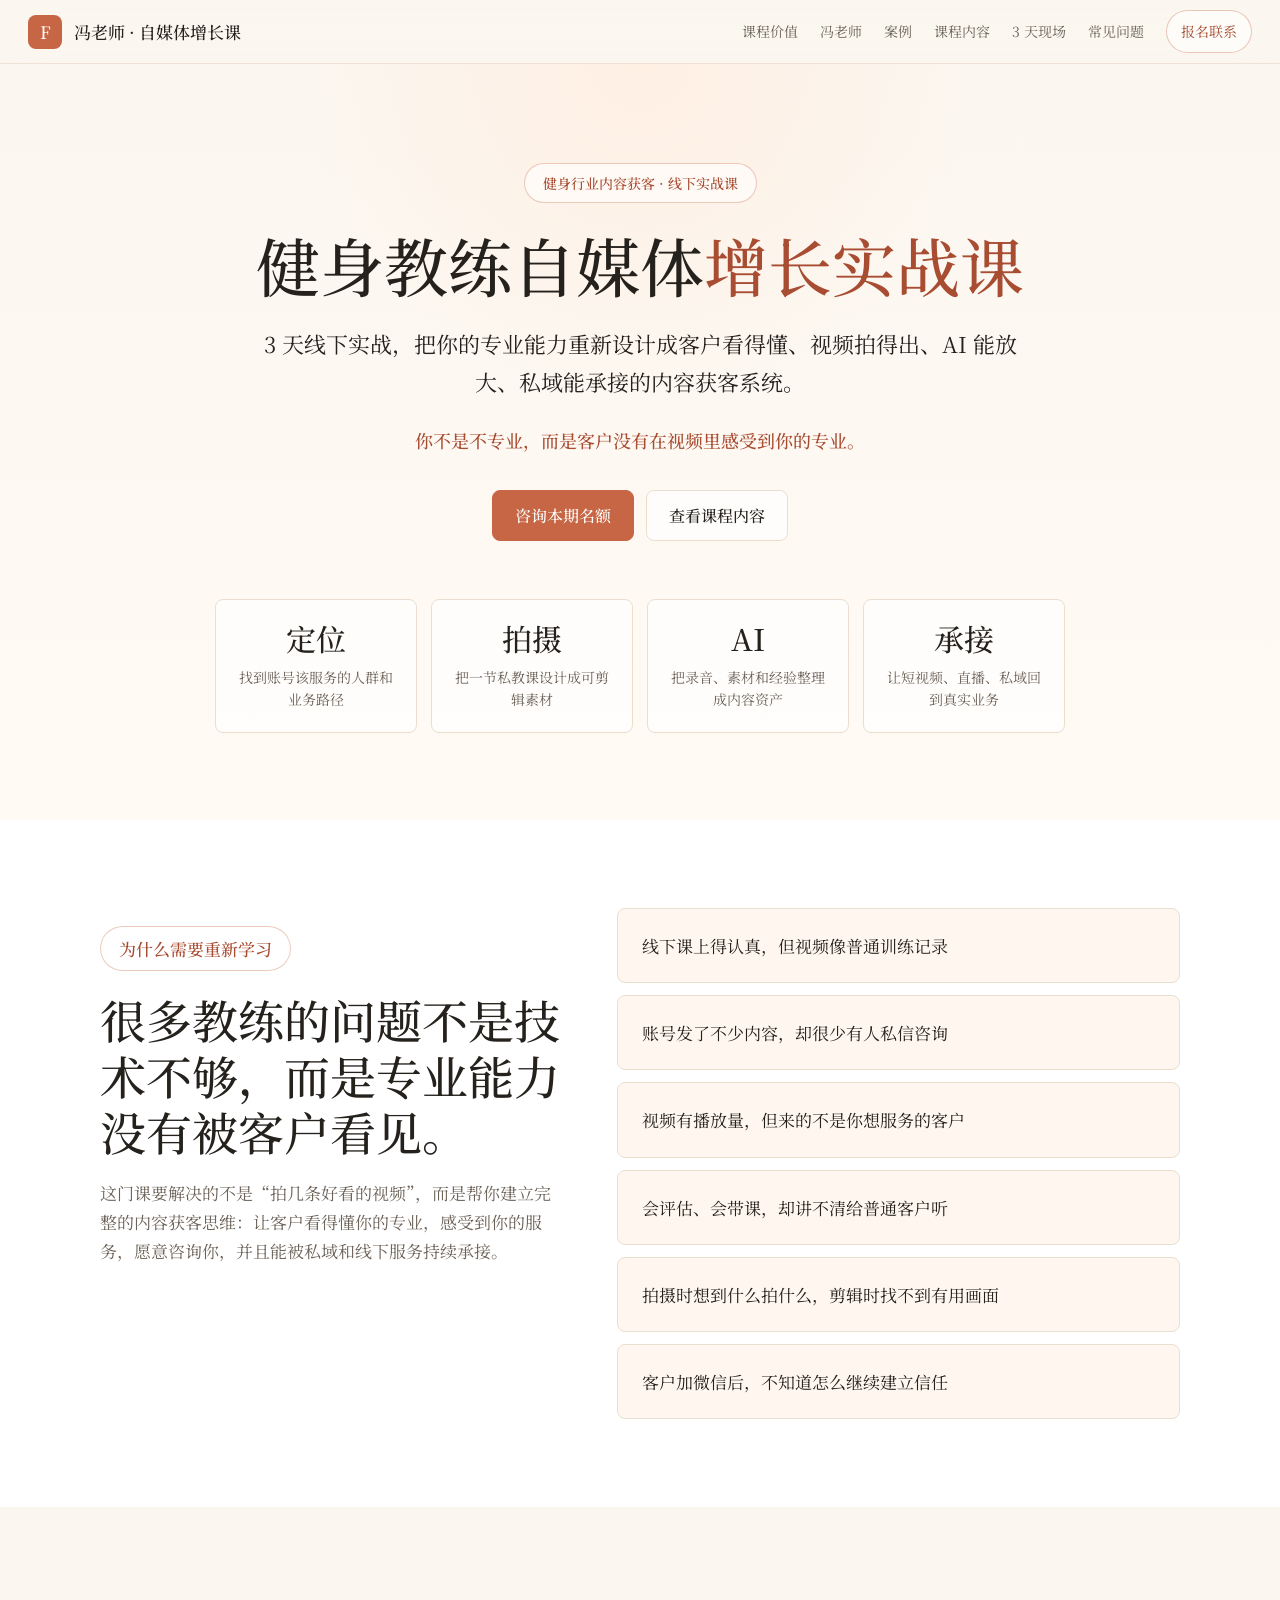
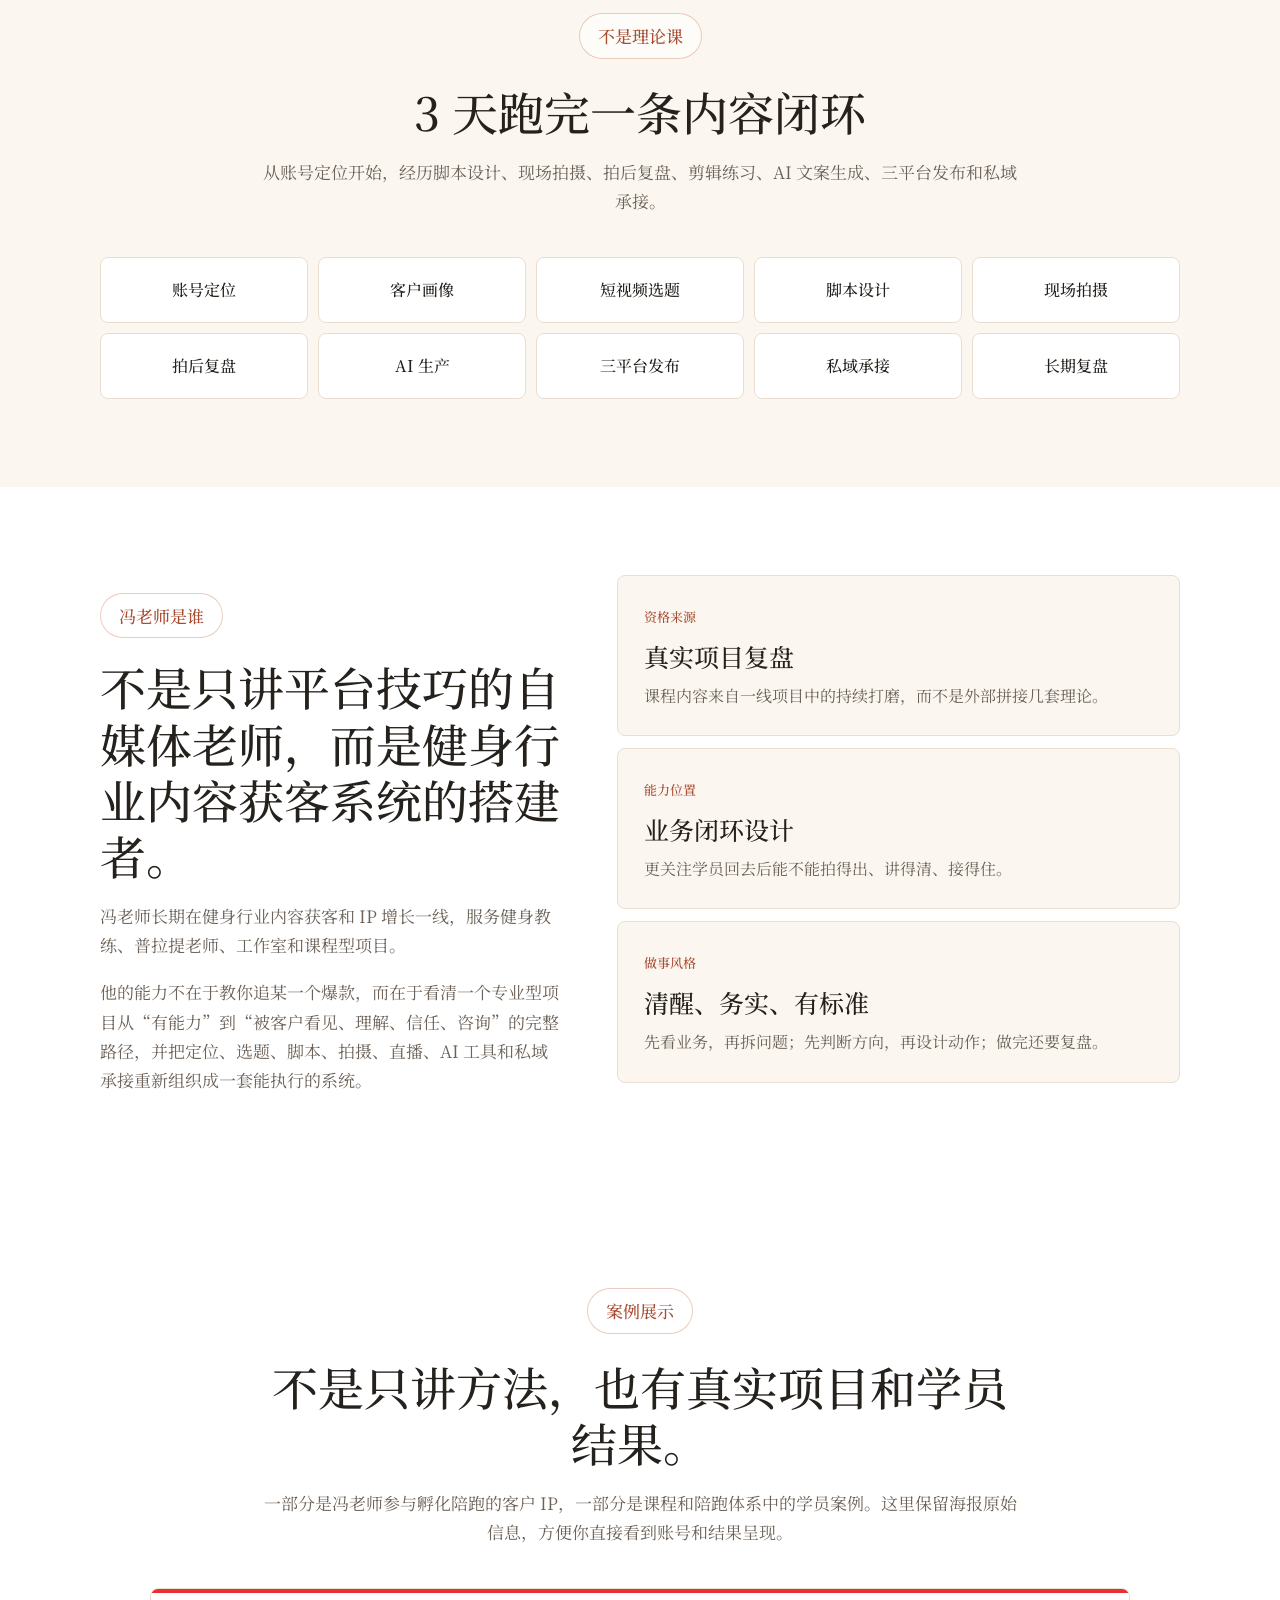
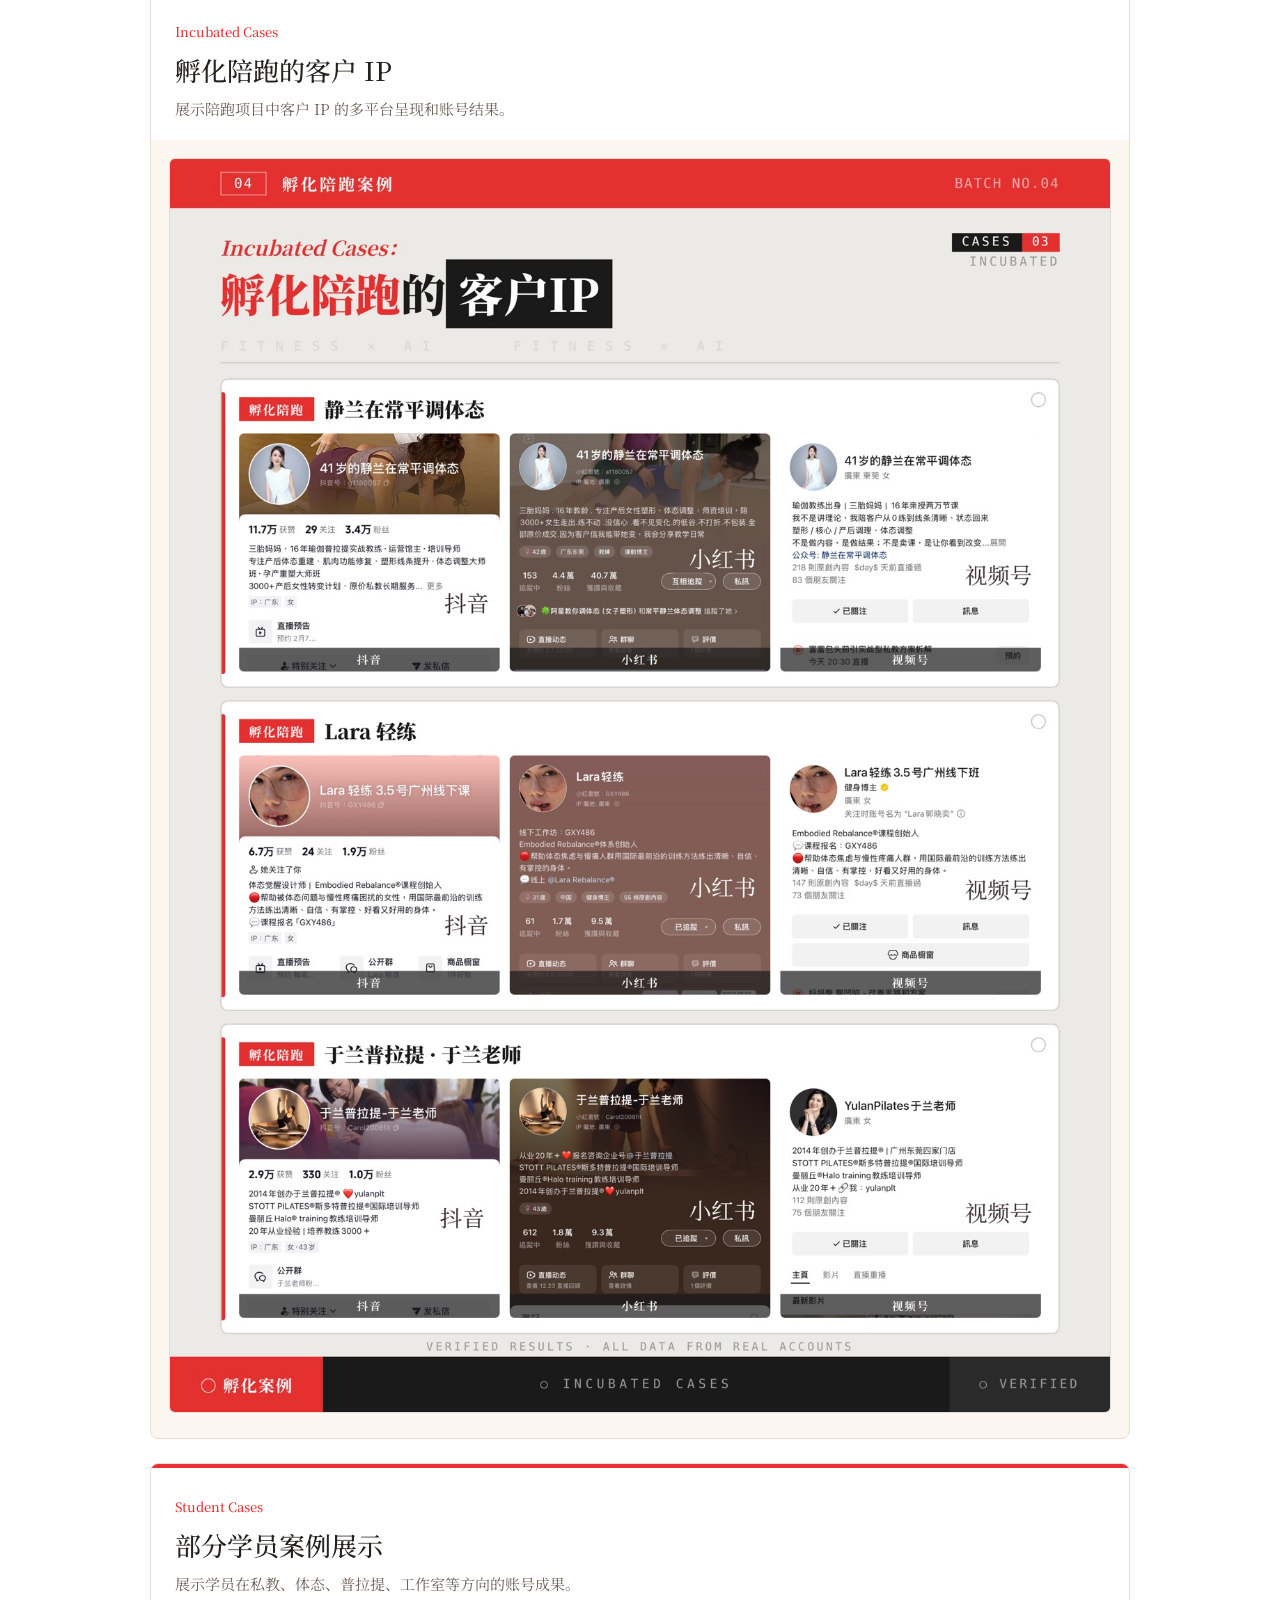
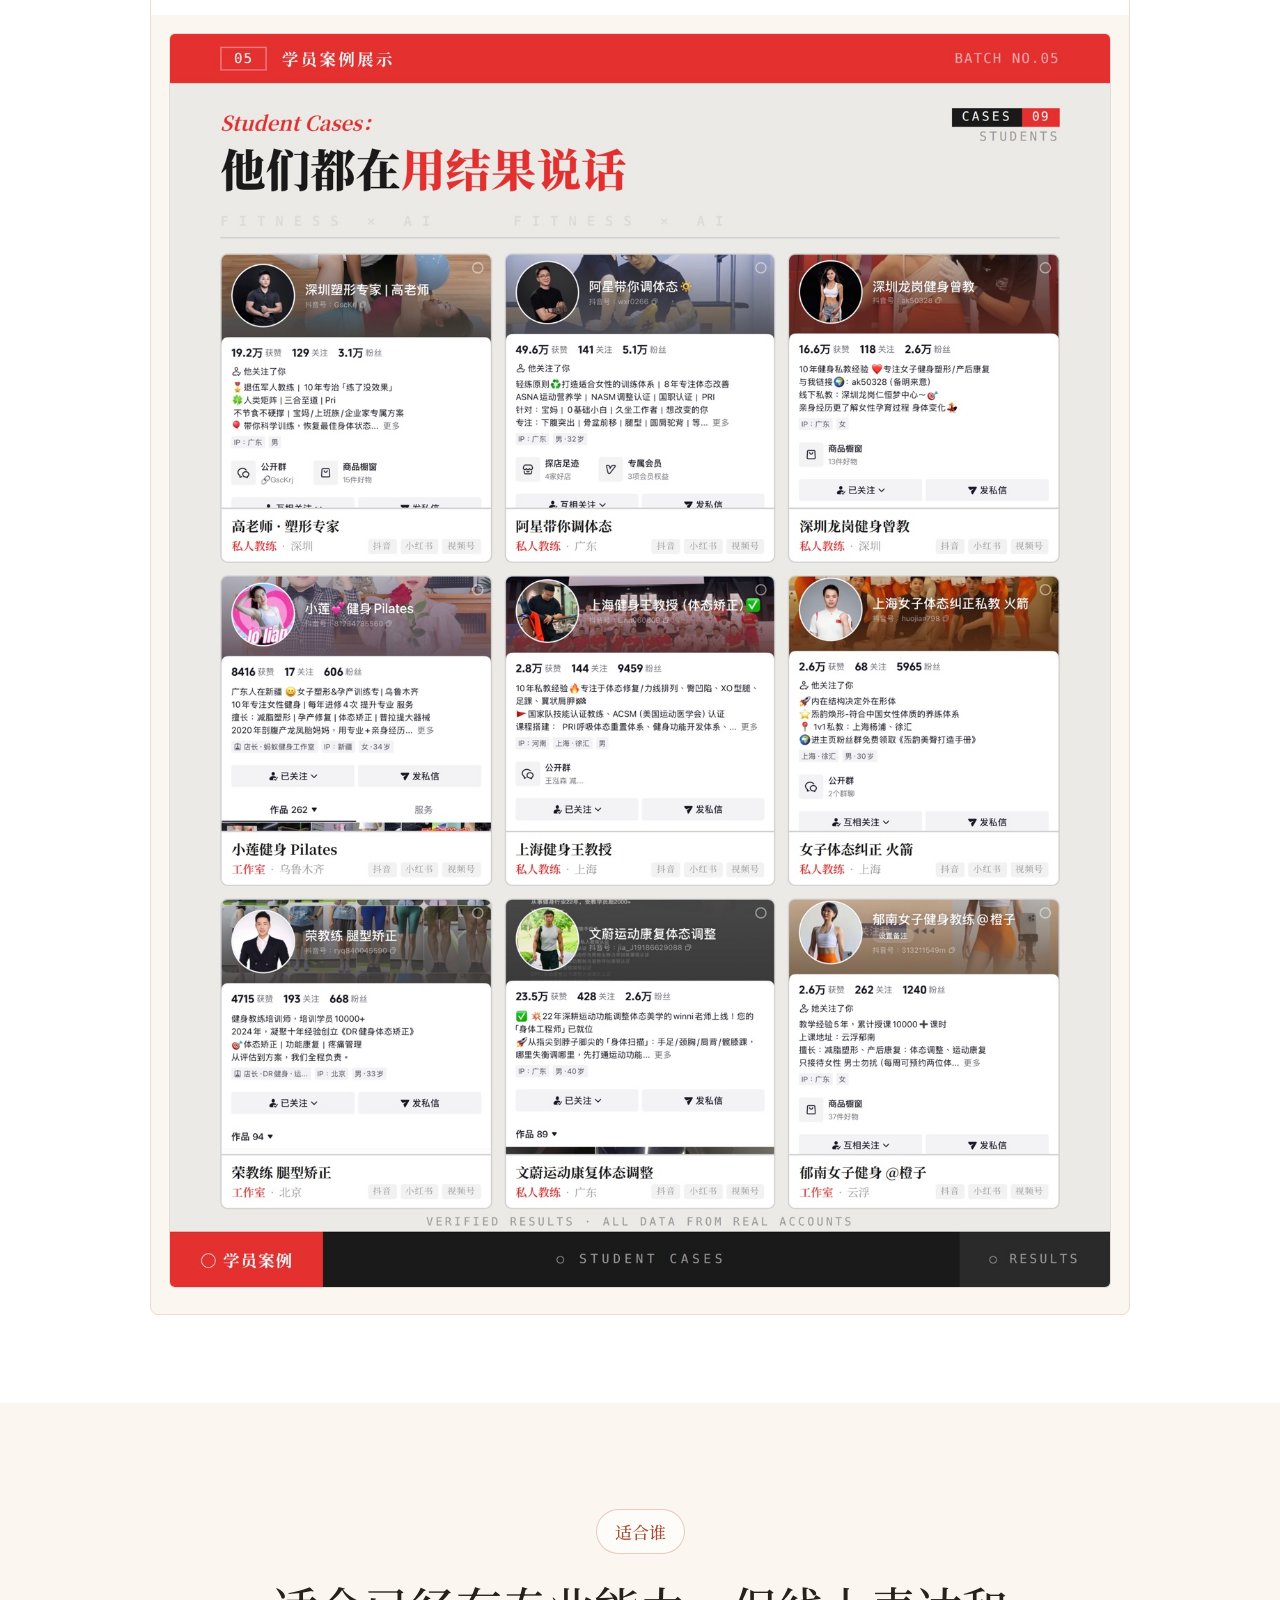
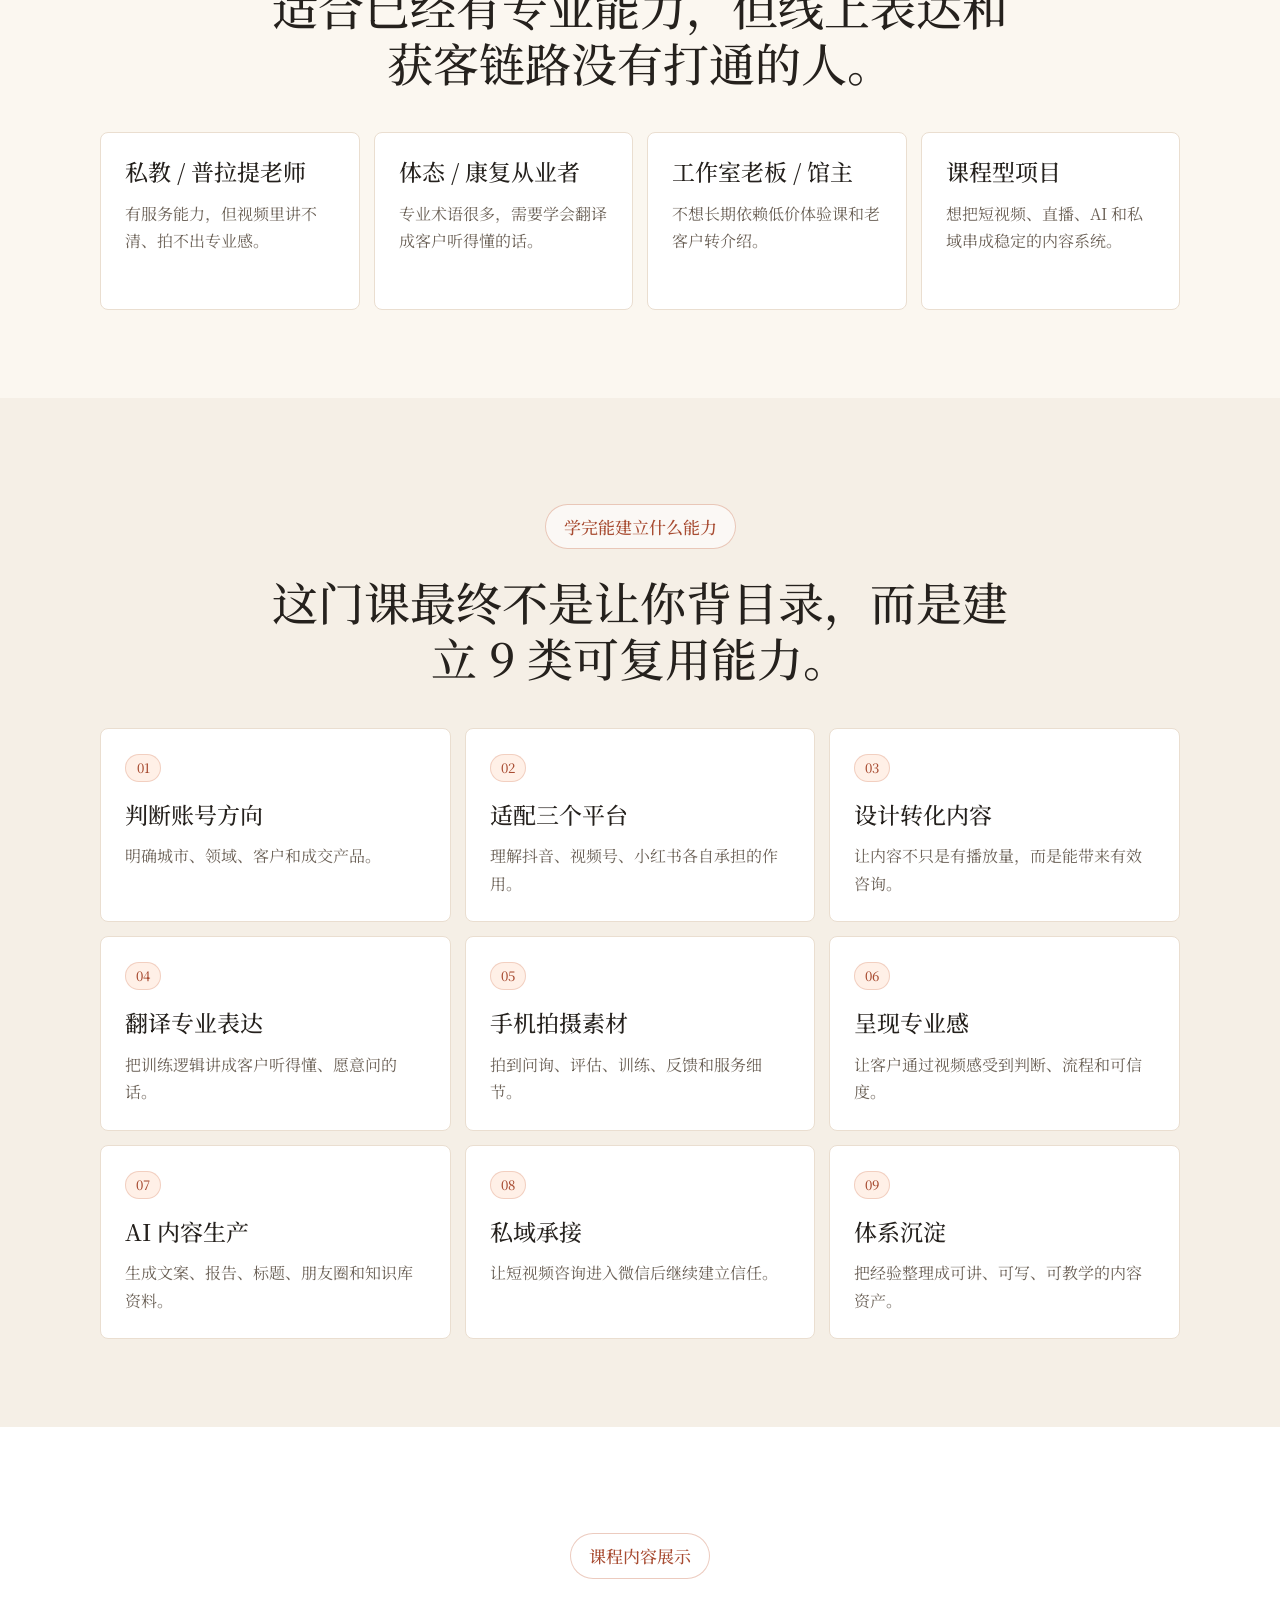
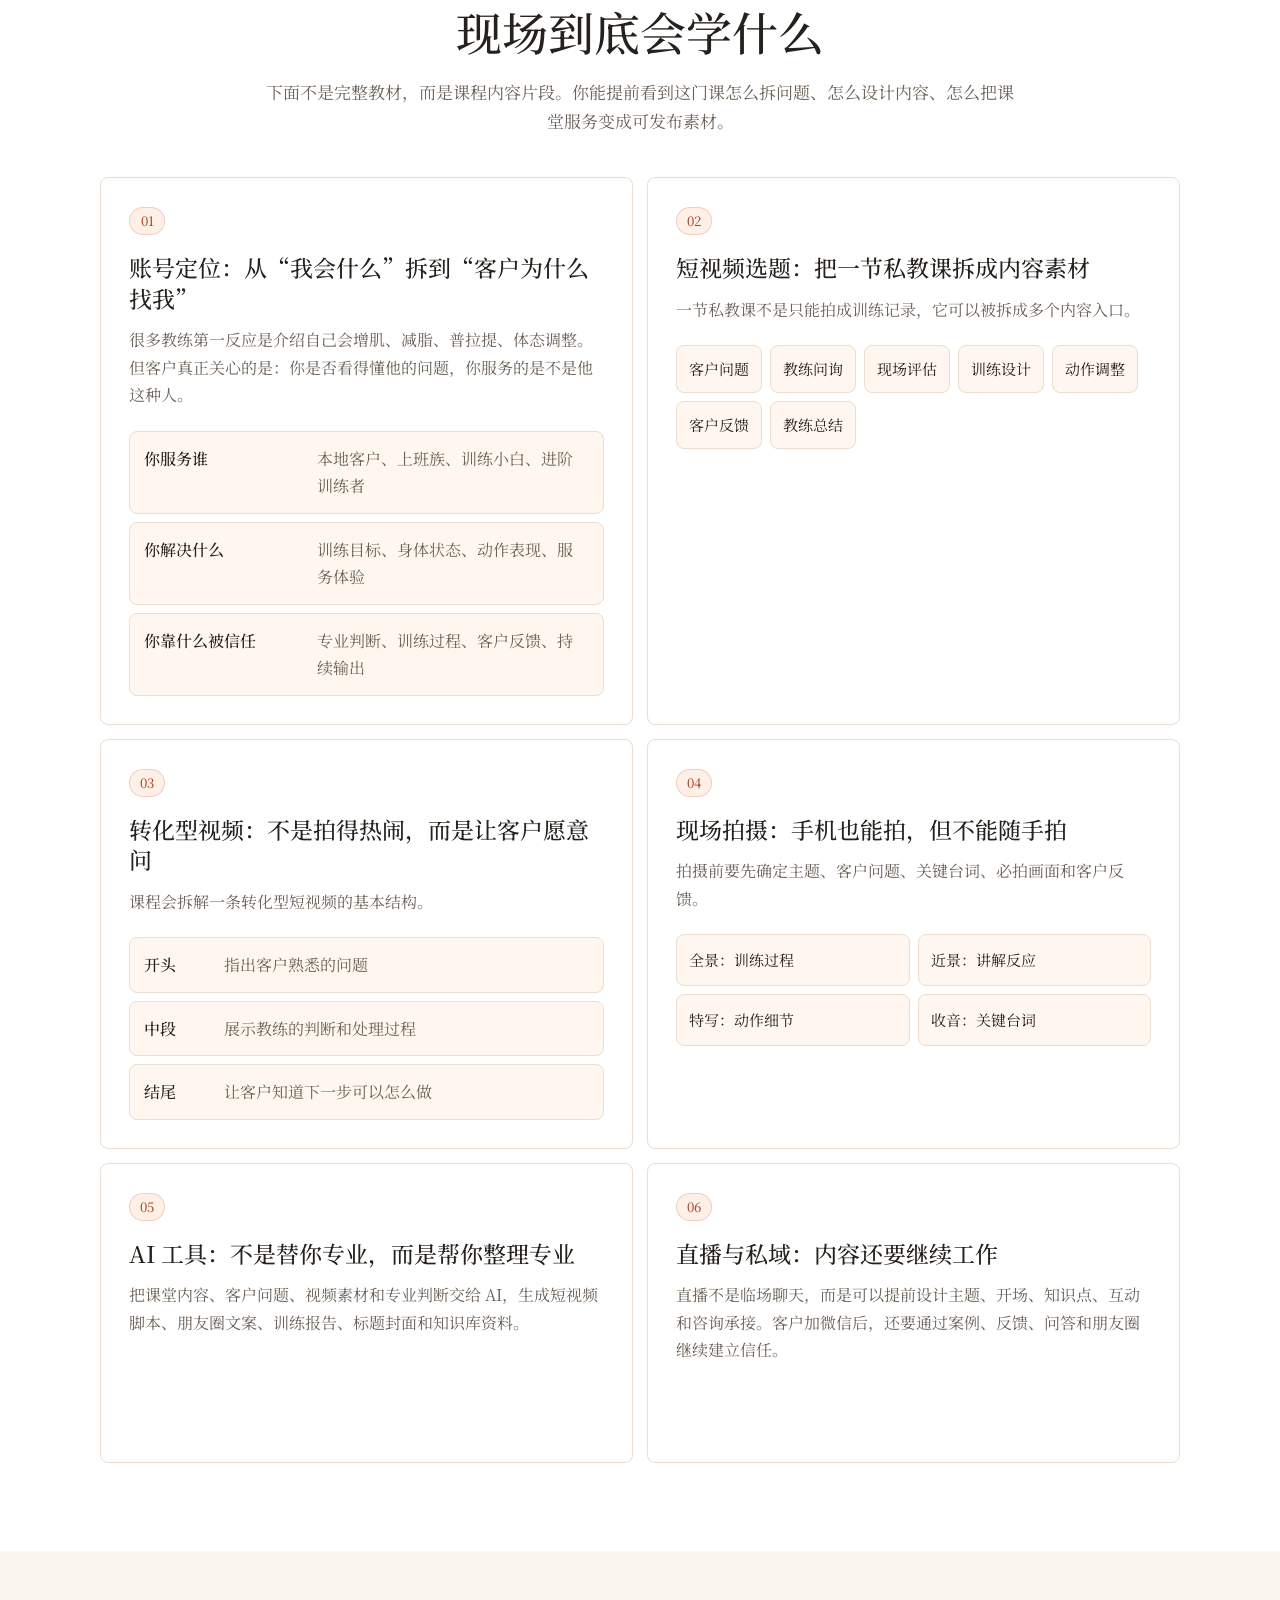
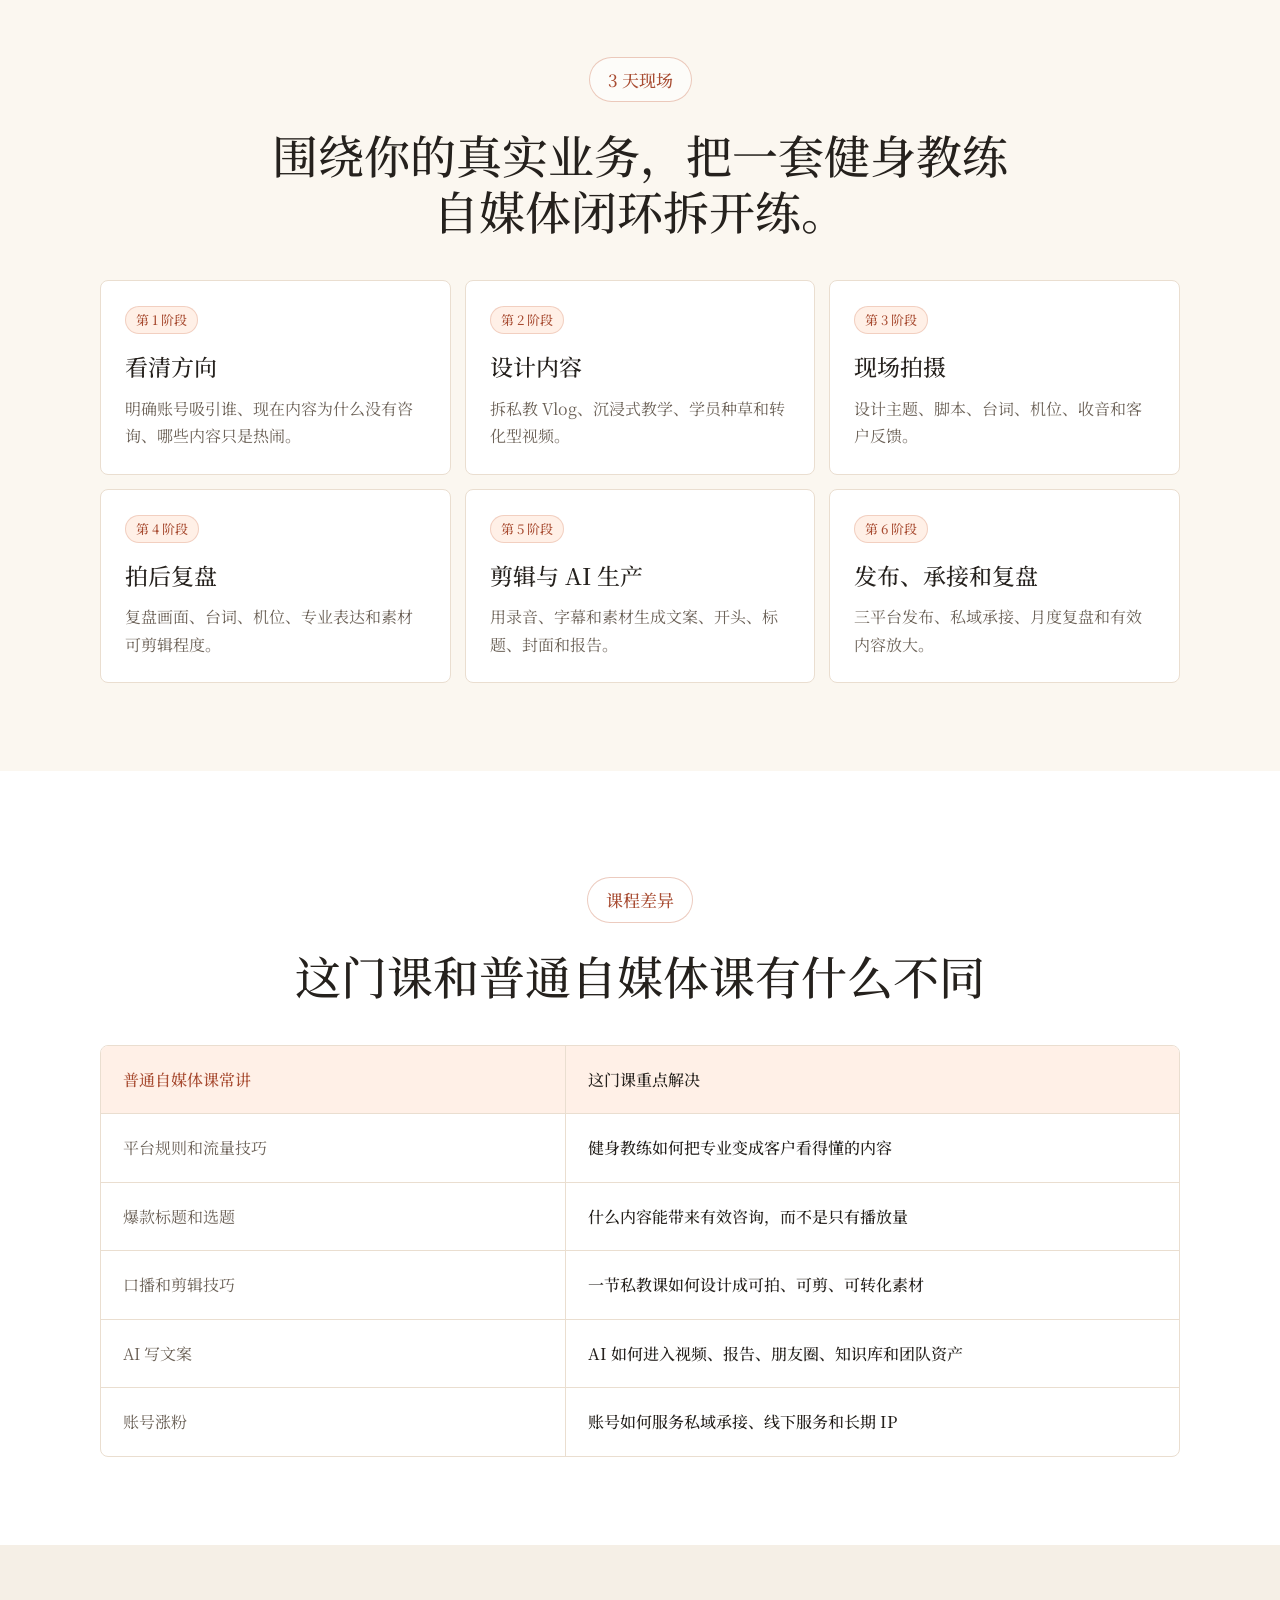
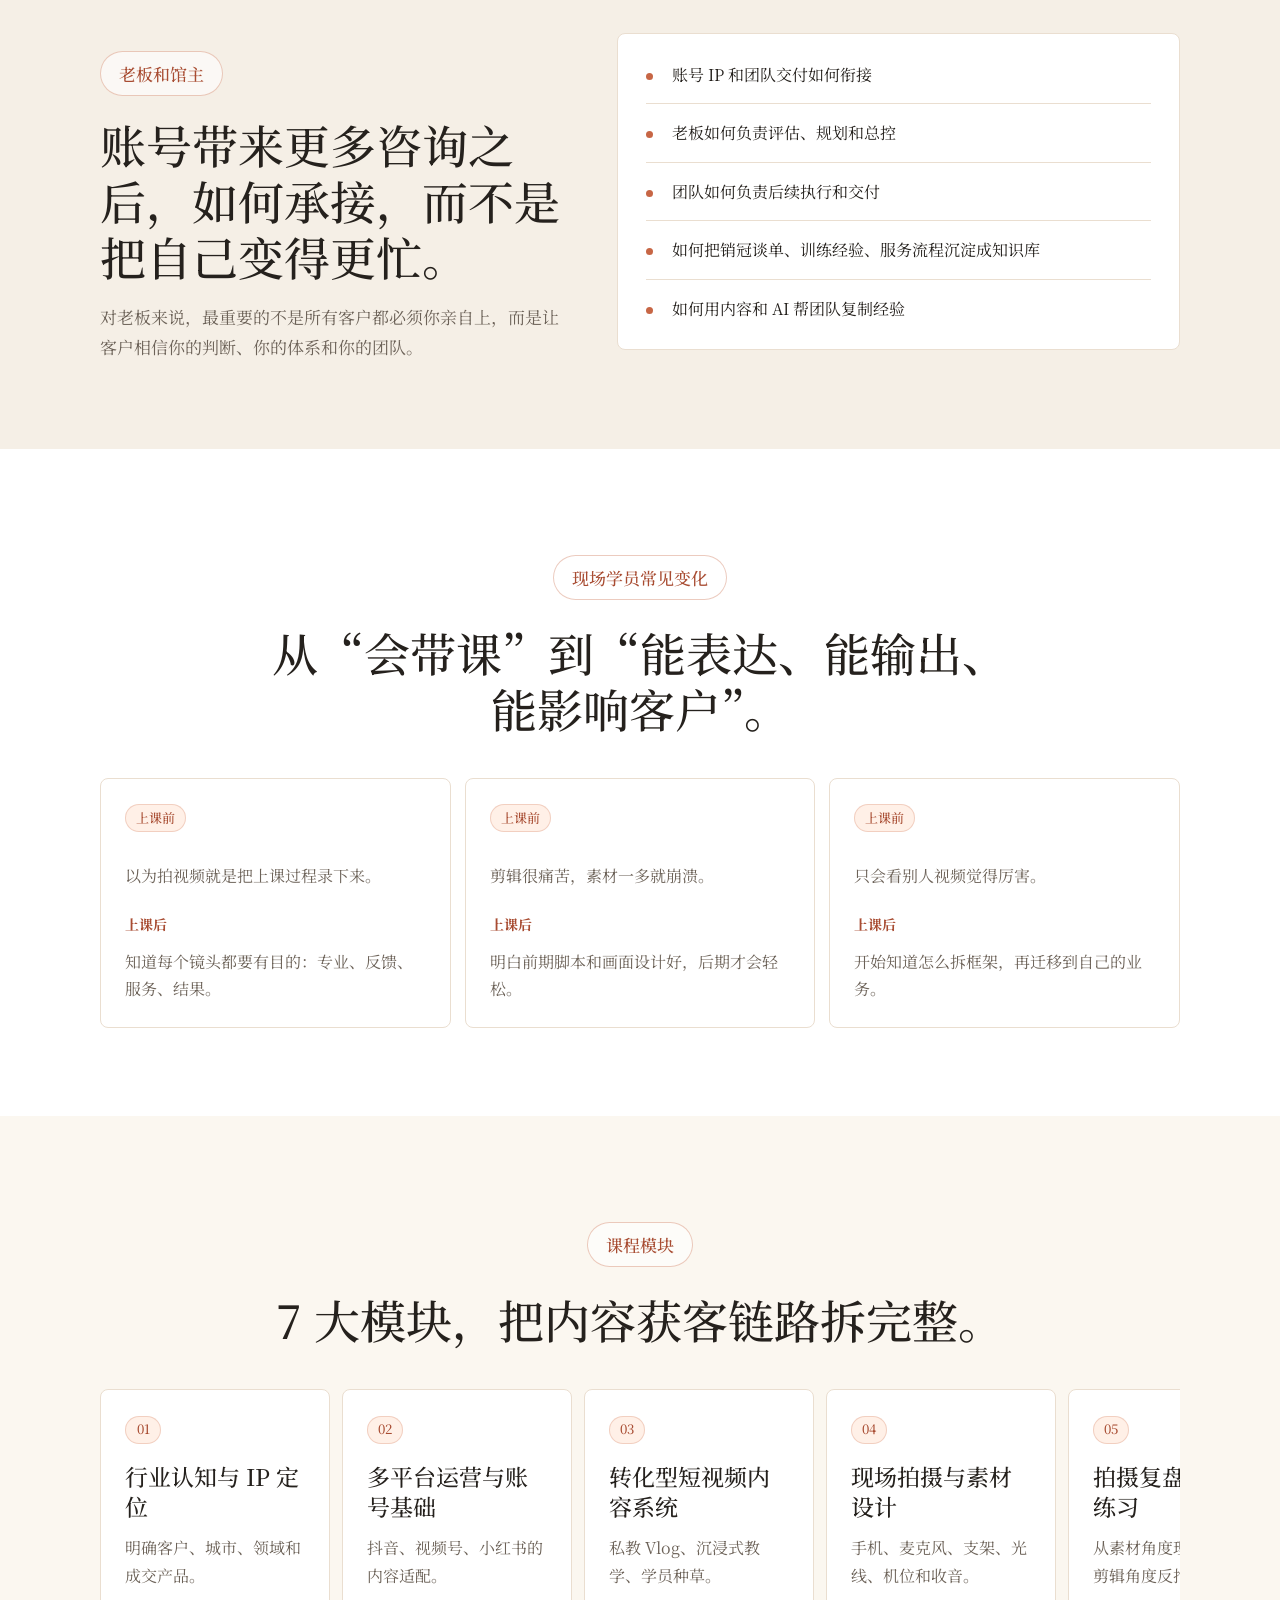
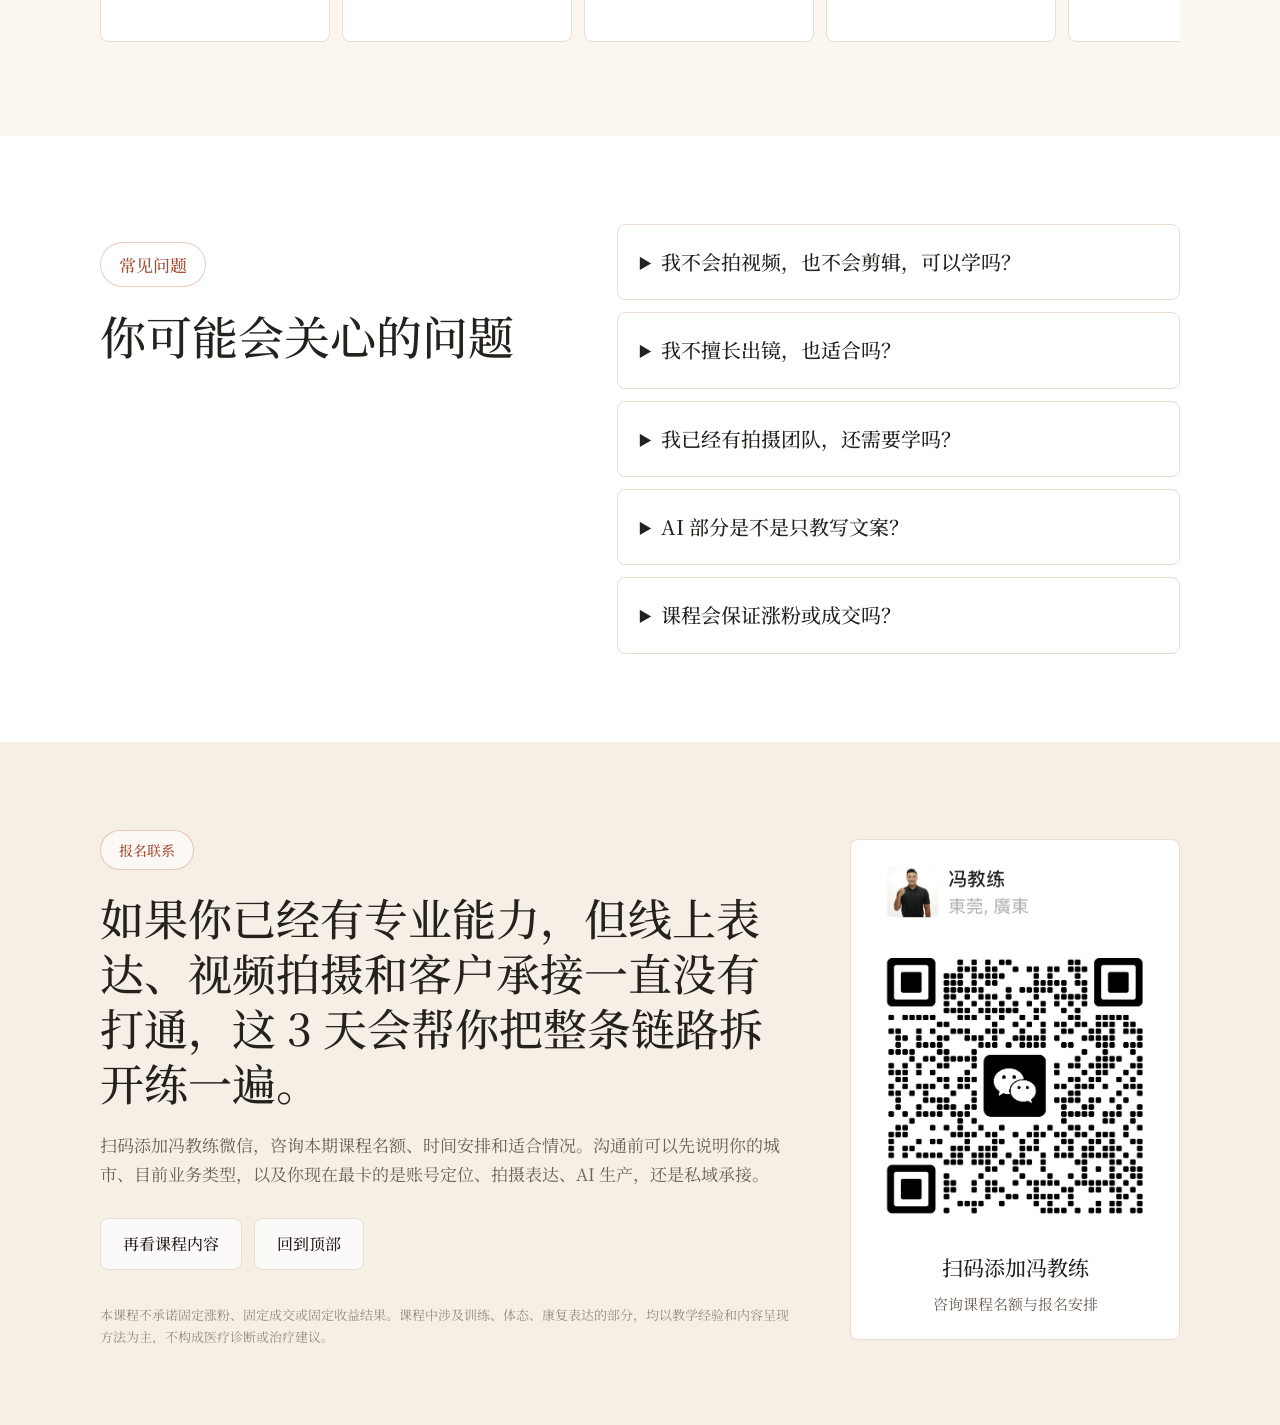
==== commit 7f18331e: "Unify course page serif typography" ====
--- a/fitness-media-course/index.html
+++ b/fitness-media-course/index.html
@@ -11,7 +11,7 @@
     <link rel="preconnect" href="https://fonts.googleapis.com" />
     <link rel="preconnect" href="https://fonts.gstatic.com" crossorigin />
     <link
-      href="https://fonts.googleapis.com/css2?family=Noto+Sans+SC:wght@400;500;600&family=Noto+Serif+SC:wght@400;500;600&display=swap"
+      href="https://fonts.googleapis.com/css2?family=Noto+Serif+SC:wght@400;500;600&display=swap"
       rel="stylesheet"
     />
     <link
--- a/fitness-media-course/styles.css
+++ b/fitness-media-course/styles.css
@@ -11,10 +11,9 @@
   --accent-dark: #a84c32;
   --accent-soft: #fff0e7;
   --max: 1080px;
-  --display: "Noto Serif SC", "Source Han Serif SC", "Songti SC", "STSong",
-    serif;
-  --sans: "Noto Sans SC", "PingFang SC", "Hiragino Sans GB",
-    "Microsoft YaHei", -apple-system, BlinkMacSystemFont, sans-serif;
+  --display: "Songti SC", "STSong", "Noto Serif SC", "Source Han Serif SC",
+    "SimSun", Georgia, serif;
+  --sans: var(--display);
 }
 
 * {
@@ -33,7 +32,8 @@
   margin: 0;
   color: var(--ink);
   background: var(--bg);
-  font-family: var(--sans);
+  font-family: var(--display);
+  font-weight: 400;
   line-height: 1.72;
   letter-spacing: 0;
   text-rendering: optimizeLegibility;
@@ -512,7 +512,7 @@
 .change-grid h3,
 .module-list h3 {
   color: var(--ink);
-  font-family: var(--sans);
+  font-family: var(--display);
   font-size: 23px;
   line-height: 1.32;
   font-weight: 500;
@@ -714,7 +714,7 @@
   cursor: pointer;
   padding: 20px 22px;
   color: var(--ink);
-  font-family: var(--sans);
+  font-family: var(--display);
   font-size: 20px;
   font-weight: 500;
 }
@@ -781,7 +781,7 @@
 .qr-card h3 {
   margin-top: 18px;
   color: var(--ink);
-  font-family: var(--sans);
+  font-family: var(--display);
   font-size: 21px;
   font-weight: 500;
 }
